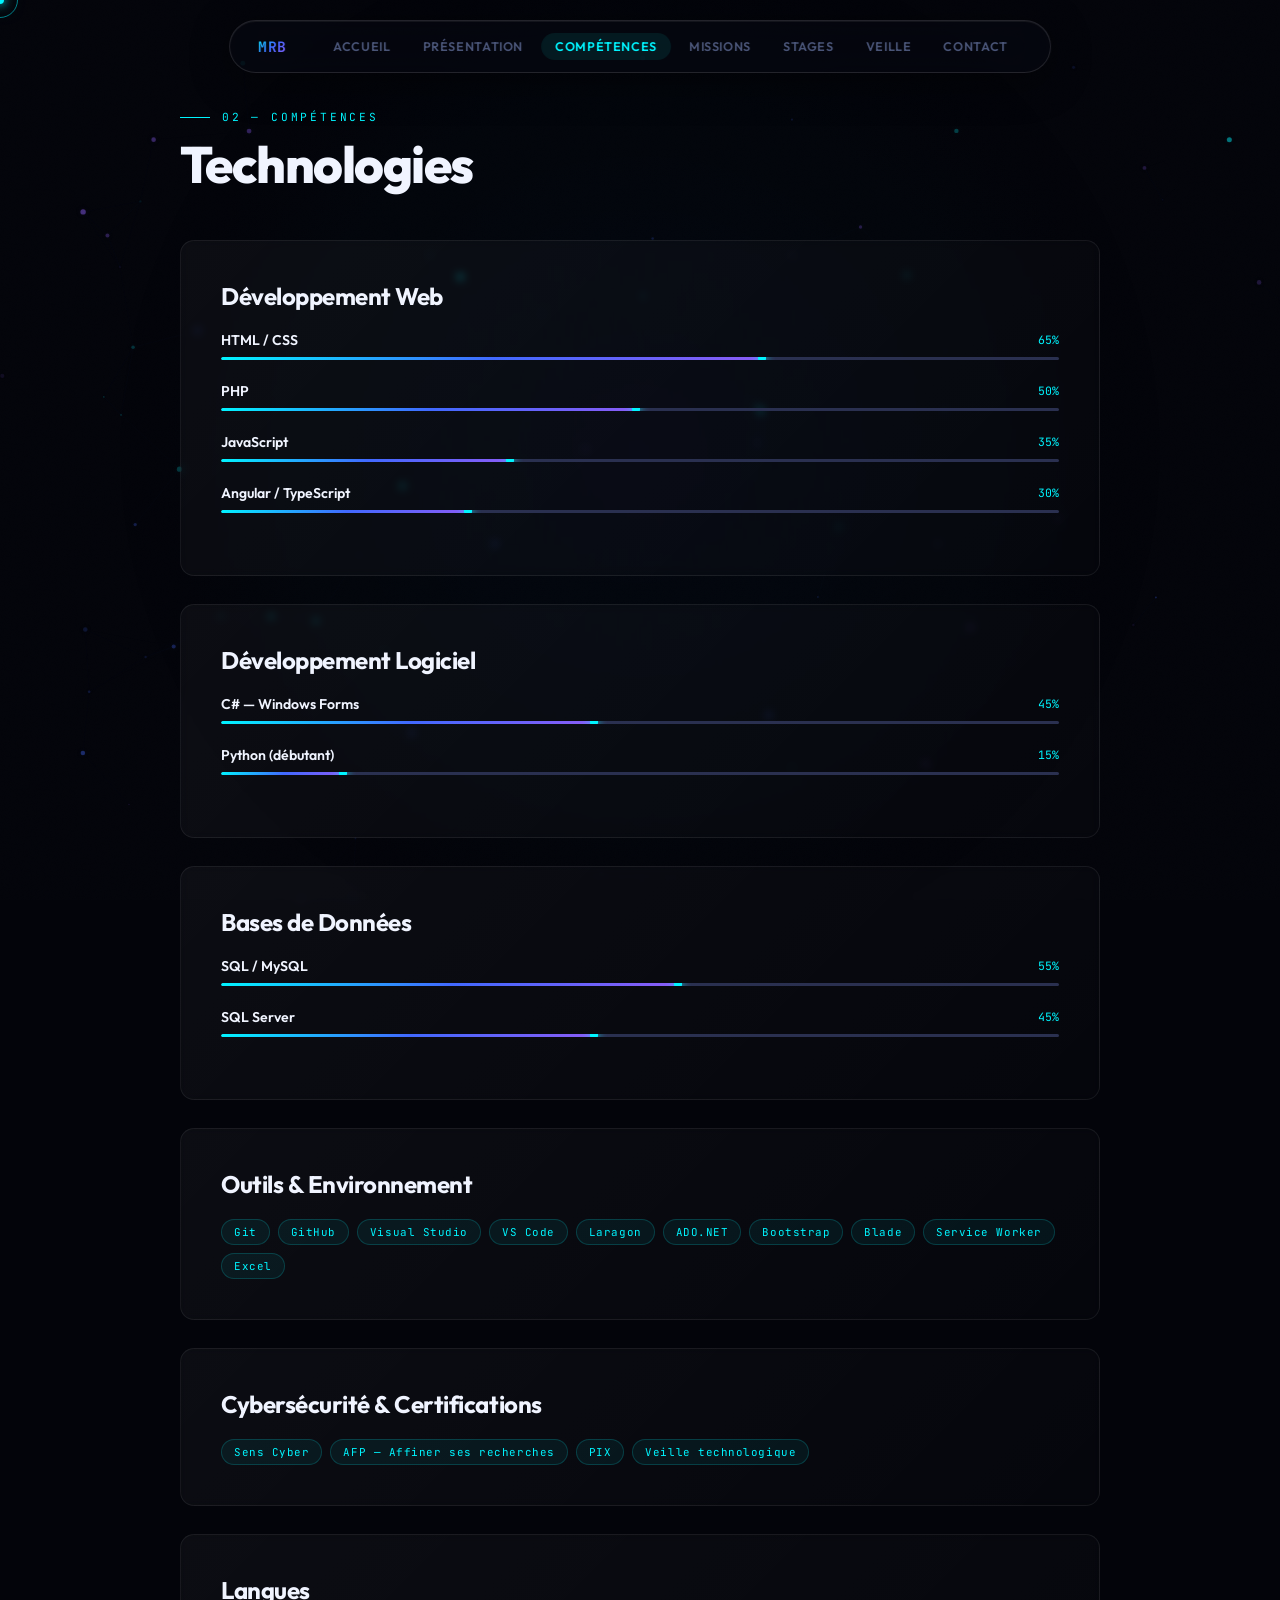
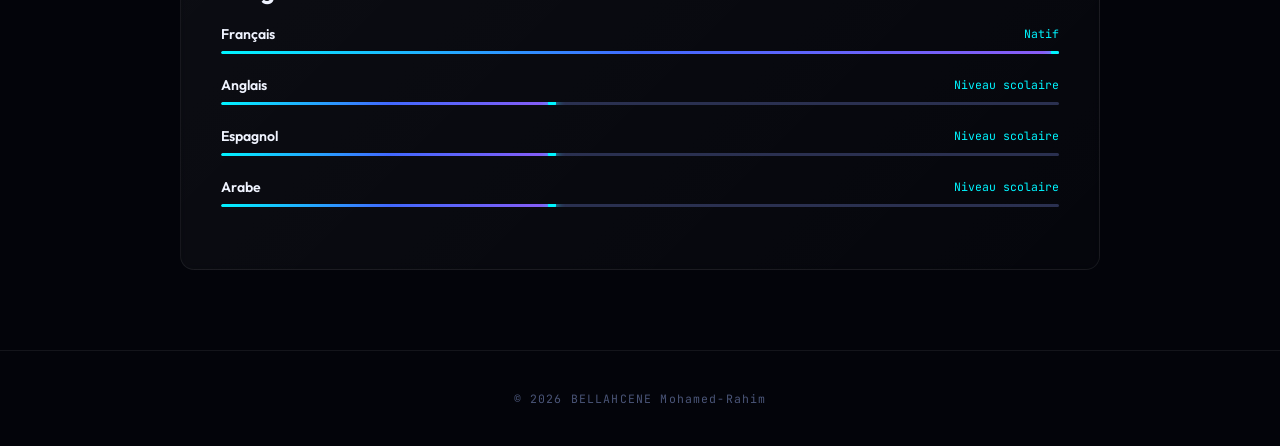
==== competences.html @ 037e6acc "first commit" ====
<!DOCTYPE html>
<html lang="fr">
<head>
<meta charset="UTF-8">
<meta name="viewport" content="width=device-width, initial-scale=1.0">
<title>Compétences — MRB Portfolio</title>
<link rel="stylesheet" href="style.css">
</head>
<body>

<div id="cursor-dot"></div>
<div id="cursor-ring"></div>
<canvas id="bg-canvas"></canvas>
<div id="loader">
  <div class="loader-logo">COMPÉTENCES</div>
  <div class="loader-progress"><div class="loader-fill" id="loader-fill"></div></div>
  <div class="loader-pct" id="loader-pct">0%</div>
</div>

<header class="navbar">
  <div class="logo"><a href="index.html">MRB</a></div>
  <nav class="nav-links">
    <a href="index.html">Accueil</a>
    <a href="presentation.html">Présentation</a>
    <a href="competences.html">Compétences</a>
    <a href="missions.html">Missions</a>
    <a href="stages.html">Stages</a>
    <a href="veille.html">Veille</a>
    
    <a href="contact.html">Contact</a>
  </nav>
</header>

<div class="page-wrap">

  <div class="section-header reveal">
    <div class="section-eyebrow">02 — Compétences</div>
    <h1 class="section-title">Technologies</h1>
  </div>

  <div class="glass reveal reveal-delay-1">
    <h2>Développement Web</h2>

    <div class="skill-row" style="--w: 65%">
      <div class="skill-top"><span class="skill-name">HTML / CSS</span><span class="skill-pct">65%</span></div>
      <div class="skill-track"><div class="skill-fill"></div></div>
    </div>

    <div class="skill-row" style="--w: 50%">
      <div class="skill-top"><span class="skill-name">PHP</span><span class="skill-pct">50%</span></div>
      <div class="skill-track"><div class="skill-fill"></div></div>
    </div>

    <div class="skill-row" style="--w: 35%">
      <div class="skill-top"><span class="skill-name">JavaScript</span><span class="skill-pct">35%</span></div>
      <div class="skill-track"><div class="skill-fill"></div></div>
    </div>

    <div class="skill-row" style="--w: 30%">
      <div class="skill-top"><span class="skill-name">Angular / TypeScript</span><span class="skill-pct">30%</span></div>
      <div class="skill-track"><div class="skill-fill"></div></div>
    </div>
  </div>

  <div class="glass reveal reveal-delay-2">
    <h2>Développement Logiciel</h2>

    <div class="skill-row" style="--w: 45%">
      <div class="skill-top"><span class="skill-name">C# — Windows Forms</span><span class="skill-pct">45%</span></div>
      <div class="skill-track"><div class="skill-fill"></div></div>
    </div>

    <div class="skill-row" style="--w: 15%">
      <div class="skill-top"><span class="skill-name">Python (débutant)</span><span class="skill-pct">15%</span></div>
      <div class="skill-track"><div class="skill-fill"></div></div>
    </div>
  </div>

  <div class="glass reveal reveal-delay-3">
    <h2>Bases de Données</h2>

    <div class="skill-row" style="--w: 55%">
      <div class="skill-top"><span class="skill-name">SQL / MySQL</span><span class="skill-pct">55%</span></div>
      <div class="skill-track"><div class="skill-fill"></div></div>
    </div>

    <div class="skill-row" style="--w: 45%">
      <div class="skill-top"><span class="skill-name">SQL Server</span><span class="skill-pct">45%</span></div>
      <div class="skill-track"><div class="skill-fill"></div></div>
    </div>
  </div>

  <div class="glass reveal reveal-delay-4">
    <h2>Outils &amp; Environnement</h2>
    <div class="tags" style="margin-top:0;">
      <span class="tag">Git</span>
      <span class="tag">GitHub</span>
      <span class="tag">Visual Studio</span>
      <span class="tag">VS Code</span>
      <span class="tag">Laragon</span>
      <span class="tag">ADO.NET</span>
      <span class="tag">Bootstrap</span>
      <span class="tag">Blade</span>
      <span class="tag">Service Worker</span>
      <span class="tag">Excel</span>
    </div>
  </div>

  <div class="glass reveal reveal-delay-5">
    <h2>Cybersécurité &amp; Certifications</h2>
    <div class="tags" style="margin-top:0;">
      <span class="tag">Sens Cyber</span>
      <span class="tag">AFP — Affiner ses recherches</span>
      <span class="tag">PIX</span>
      <span class="tag">Veille technologique</span>
    </div>
  </div>

  <div class="glass reveal reveal-delay-5">
    <h2>Langues</h2>
    <div class="skill-row" style="--w: 100%">
      <div class="skill-top"><span class="skill-name">Français</span><span class="skill-pct">Natif</span></div>
      <div class="skill-track"><div class="skill-fill"></div></div>
    </div>
    <div class="skill-row" style="--w: 40%">
      <div class="skill-top"><span class="skill-name">Anglais</span><span class="skill-pct">Niveau scolaire</span></div>
      <div class="skill-track"><div class="skill-fill"></div></div>
    </div>
    <div class="skill-row" style="--w: 40%">
      <div class="skill-top"><span class="skill-name">Espagnol</span><span class="skill-pct">Niveau scolaire</span></div>
      <div class="skill-track"><div class="skill-fill"></div></div>
    </div>
    <div class="skill-row" style="--w: 40%">
      <div class="skill-top"><span class="skill-name">Arabe</span><span class="skill-pct">Niveau scolaire</span></div>
      <div class="skill-track"><div class="skill-fill"></div></div>
    </div>
  </div>

</div>

<footer>© 2026 BELLAHCENE Mohamed-Rahim</footer>
<script src="main.js"></script>
</body>
</html>
---- style.css ----
@import url('https://fonts.googleapis.com/css2?family=Outfit:wght@300;400;500;600;700;800;900&family=JetBrains+Mono:ital,wght@0,300;0,400;0,700;1,400&display=swap');

/* ═══════════════════════════════════════════════════
   VARIABLES
═══════════════════════════════════════════════════ */
:root {
  --bg:       #03040a;
  --bg1:      #060810;
  --bg2:      #090c18;
  --surface:  #0c1020;
  --surface2: #101525;
  --border:   rgba(255,255,255,0.07);
  --border2:  rgba(255,255,255,0.12);

  --cyan:    #00f5ff;
  --blue:    #4169ff;
  --violet:  #8b5cf6;
  --pink:    #f472b6;
  --white:   #f0f4ff;
  --muted:   #4a5578;
  --muted2:  #2a3050;

  --grad: linear-gradient(135deg, var(--cyan), var(--blue), var(--violet));
  --grad2: linear-gradient(135deg, var(--blue), var(--violet), var(--pink));

  --glow-cyan:   0 0 30px rgba(0,245,255,0.25), 0 0 60px rgba(0,245,255,0.1);
  --glow-blue:   0 0 30px rgba(65,105,255,0.3);
  --glow-strong: 0 0 60px rgba(0,245,255,0.4), 0 0 120px rgba(65,105,255,0.2);

  --radius: 14px;
  --radius-sm: 8px;
}

/* ═══════════════════════════════════════════════════
   RESET & BASE
═══════════════════════════════════════════════════ */
*, *::before, *::after { box-sizing: border-box; margin: 0; padding: 0; }
html { scroll-behavior: smooth; font-size: 16px; }

body {
  font-family: 'Outfit', sans-serif;
  background: var(--bg);
  color: var(--white);
  overflow-x: hidden;
  cursor: none;
}

/* ═══════════════════════════════════════════════════
   CUSTOM CURSOR
═══════════════════════════════════════════════════ */
#cursor-dot {
  width: 8px; height: 8px;
  background: var(--cyan);
  border-radius: 50%;
  position: fixed;
  pointer-events: none;
  z-index: 9999;
  transform: translate(-50%, -50%);
  transition: width 0.2s, height 0.2s, background 0.2s;
  box-shadow: 0 0 10px var(--cyan), 0 0 20px rgba(0,245,255,0.5);
}
#cursor-ring {
  width: 36px; height: 36px;
  border: 1.5px solid rgba(0,245,255,0.5);
  border-radius: 50%;
  position: fixed;
  pointer-events: none;
  z-index: 9998;
  transform: translate(-50%, -50%);
  transition: transform 0.12s ease-out, width 0.25s, height 0.25s, border-color 0.25s;
}
body:has(a:hover) #cursor-dot,
body:has(button:hover) #cursor-dot { width: 14px; height: 14px; }
body:has(a:hover) #cursor-ring,
body:has(button:hover) #cursor-ring { width: 56px; height: 56px; border-color: var(--cyan); }

/* ═══════════════════════════════════════════════════
   CANVAS BACKGROUND
═══════════════════════════════════════════════════ */
#bg-canvas {
  position: fixed;
  inset: 0;
  z-index: 0;
  opacity: 0.7;
}

/* ═══════════════════════════════════════════════════
   NOISE GRAIN OVERLAY
═══════════════════════════════════════════════════ */
body::after {
  content: '';
  position: fixed;
  inset: 0;
  background-image: url("data:image/svg+xml,%3Csvg viewBox='0 0 256 256' xmlns='http://www.w3.org/2000/svg'%3E%3Cfilter id='noise'%3E%3CfeTurbulence type='fractalNoise' baseFrequency='0.9' numOctaves='4' stitchTiles='stitch'/%3E%3C/filter%3E%3Crect width='100%25' height='100%25' filter='url(%23noise)' opacity='0.04'/%3E%3C/svg%3E");
  background-size: 200px 200px;
  pointer-events: none;
  z-index: 1;
  opacity: 0.4;
}

/* ═══════════════════════════════════════════════════
   LOADER
═══════════════════════════════════════════════════ */
#loader {
  position: fixed;
  inset: 0;
  background: var(--bg);
  z-index: 10000;
  display: flex;
  flex-direction: column;
  align-items: center;
  justify-content: center;
  gap: 32px;
  transition: opacity 0.6s ease, visibility 0.6s;
}
#loader.out { opacity: 0; visibility: hidden; }

.loader-logo {
  font-family: 'JetBrains Mono', monospace;
  font-size: 1.4rem;
  font-weight: 700;
  background: var(--grad);
  -webkit-background-clip: text;
  -webkit-text-fill-color: transparent;
  background-clip: text;
  letter-spacing: 0.1em;
}

.loader-progress {
  width: 200px;
  height: 2px;
  background: var(--muted2);
  border-radius: 1px;
  overflow: hidden;
}
.loader-fill {
  height: 100%;
  background: var(--grad);
  border-radius: 1px;
  width: 0%;
  transition: width 0.05s linear;
}

.loader-pct {
  font-family: 'JetBrains Mono', monospace;
  font-size: 0.75rem;
  color: var(--muted);
  letter-spacing: 0.15em;
}

/* ═══════════════════════════════════════════════════
   NAVBAR
═══════════════════════════════════════════════════ */
.navbar {
  position: fixed;
  top: 20px; left: 50%;
  transform: translateX(-50%);
  z-index: 500;
  display: flex;
  align-items: center;
  gap: 32px;
  padding: 12px 28px;
  background: rgba(6, 8, 16, 0.7);
  backdrop-filter: blur(20px);
  -webkit-backdrop-filter: blur(20px);
  border: 1px solid var(--border2);
  border-radius: 100px;
  box-shadow: 0 8px 40px rgba(0,0,0,0.4), inset 0 1px 0 rgba(255,255,255,0.06);
  white-space: nowrap;
}

.logo {
  font-family: 'JetBrains Mono', monospace;
  font-size: 0.9rem;
  font-weight: 700;
}
.logo a {
  text-decoration: none;
  background: var(--grad);
  -webkit-background-clip: text;
  -webkit-text-fill-color: transparent;
  background-clip: text;
  letter-spacing: 0.05em;
}

.nav-links {
  display: flex;
  gap: 4px;
}
.nav-links a {
  color: var(--muted);
  text-decoration: none;
  font-size: 0.78rem;
  font-weight: 600;
  letter-spacing: 0.05em;
  text-transform: uppercase;
  padding: 6px 14px;
  border-radius: 100px;
  transition: color 0.2s, background 0.2s;
}
.nav-links a:hover, .nav-links a.active {
  color: var(--cyan);
  background: rgba(0,245,255,0.08);
}

/* ═══════════════════════════════════════════════════
   SCROLL REVEAL
═══════════════════════════════════════════════════ */
.reveal {
  opacity: 0;
  transform: translateY(40px);
  transition: opacity 0.7s ease, transform 0.7s ease;
}
.reveal.visible {
  opacity: 1;
  transform: translateY(0);
}
.reveal-delay-1 { transition-delay: 0.1s; }
.reveal-delay-2 { transition-delay: 0.2s; }
.reveal-delay-3 { transition-delay: 0.3s; }
.reveal-delay-4 { transition-delay: 0.4s; }
.reveal-delay-5 { transition-delay: 0.5s; }

/* ═══════════════════════════════════════════════════
   HERO
═══════════════════════════════════════════════════ */
.hero {
  min-height: 100vh;
  display: flex;
  flex-direction: column;
  justify-content: center;
  align-items: flex-start;
  padding: 90px min(10vw, 120px) 60px;
  position: relative;
  z-index: 2;
}

.hero-eyebrow {
  font-family: 'JetBrains Mono', monospace;
  font-size: 0.75rem;
  color: var(--cyan);
  letter-spacing: 0.3em;
  text-transform: uppercase;
  margin-bottom: 24px;
  display: flex;
  align-items: center;
  gap: 14px;
  opacity: 0;
  animation: fadeUp 0.8s 0.3s ease forwards;
}
.hero-eyebrow::before {
  content: '';
  width: 50px; height: 1px;
  background: linear-gradient(90deg, transparent, var(--cyan));
}

.hero-name {
  font-size: clamp(3.5rem, 8vw, 7rem);
  font-weight: 900;
  line-height: 0.95;
  letter-spacing: -0.04em;
  margin-bottom: 8px;
  opacity: 0;
  animation: fadeUp 0.8s 0.5s ease forwards;
}

.hero-name-grad {
  background: var(--grad);
  -webkit-background-clip: text;
  -webkit-text-fill-color: transparent;
  background-clip: text;
  display: block;
}

.hero-title {
  font-size: clamp(1rem, 2.5vw, 1.6rem);
  font-weight: 300;
  color: var(--muted);
  margin-top: 24px;
  margin-bottom: 48px;
  letter-spacing: 0.02em;
  max-width: 520px;
  line-height: 1.6;
  opacity: 0;
  animation: fadeUp 0.8s 0.7s ease forwards;
}

.hero-title strong {
  color: var(--white);
  font-weight: 500;
}

.hero-cta {
  display: flex;
  gap: 16px;
  flex-wrap: wrap;
  opacity: 0;
  animation: fadeUp 0.8s 0.9s ease forwards;
}

/* ═══════════════════════════════════════════════════
   BUTTONS
═══════════════════════════════════════════════════ */
.btn {
  display: inline-flex;
  align-items: center;
  gap: 10px;
  padding: 14px 32px;
  font-family: 'Outfit', sans-serif;
  font-weight: 700;
  font-size: 0.875rem;
  letter-spacing: 0.05em;
  text-transform: uppercase;
  text-decoration: none;
  border: none;
  border-radius: 100px;
  cursor: none;
  transition: transform 0.25s, box-shadow 0.25s, opacity 0.25s;
  position: relative;
  overflow: hidden;
}
.btn::before {
  content: '';
  position: absolute;
  inset: 0;
  background: rgba(255,255,255,0.1);
  opacity: 0;
  transition: opacity 0.2s;
}
.btn:hover::before { opacity: 1; }
.btn:hover { transform: translateY(-3px); }
.btn:active { transform: translateY(-1px); }

.btn-glow {
  background: var(--grad);
  color: #fff;
  box-shadow: 0 4px 20px rgba(65,105,255,0.4);
}
.btn-glow:hover { box-shadow: 0 8px 40px rgba(65,105,255,0.6), 0 0 60px rgba(0,245,255,0.2); }

.btn-ghost {
  background: transparent;
  color: var(--white);
  border: 1px solid var(--border2);
}
.btn-ghost:hover { border-color: var(--cyan); color: var(--cyan); box-shadow: var(--glow-cyan); }

/* ═══════════════════════════════════════════════════
   PAGE WRAPPER
═══════════════════════════════════════════════════ */
.page-wrap {
  position: relative;
  z-index: 2;
  max-width: 1000px;
  margin: 0 auto;
  padding: 110px 40px 80px;
  display: flex;
  flex-direction: column;
  gap: 28px;
}

/* ═══════════════════════════════════════════════════
   SECTION HEADER
═══════════════════════════════════════════════════ */
.section-header {
  margin-bottom: 20px;
}
.section-eyebrow {
  font-family: 'JetBrains Mono', monospace;
  font-size: 0.7rem;
  color: var(--cyan);
  letter-spacing: 0.25em;
  text-transform: uppercase;
  display: flex;
  align-items: center;
  gap: 12px;
  margin-bottom: 14px;
}
.section-eyebrow::before {
  content: '';
  width: 30px; height: 1px;
  background: var(--cyan);
}
.section-title {
  font-size: clamp(2.2rem, 4vw, 3.6rem);
  font-weight: 800;
  letter-spacing: -0.03em;
  line-height: 1.05;
}

/* ═══════════════════════════════════════════════════
   GLASS CARD
═══════════════════════════════════════════════════ */
.glass {
  background: linear-gradient(135deg, rgba(255,255,255,0.04) 0%, rgba(255,255,255,0.01) 100%);
  border: 1px solid var(--border);
  border-radius: var(--radius);
  padding: 40px;
  position: relative;
  overflow: hidden;
  backdrop-filter: blur(4px);
  transition: border-color 0.35s, box-shadow 0.35s, transform 0.35s;
}
.glass::before {
  content: '';
  position: absolute;
  top: 0; left: 0; right: 0;
  height: 1px;
  background: linear-gradient(90deg, transparent 0%, rgba(0,245,255,0.4) 50%, transparent 100%);
  opacity: 0;
  transition: opacity 0.35s;
}
.glass:hover {
  border-color: rgba(0,245,255,0.2);
  box-shadow: 0 20px 60px rgba(0,0,0,0.4), 0 0 40px rgba(0,245,255,0.06);
  transform: translateY(-4px);
}
.glass:hover::before { opacity: 1; }

/* glowing corner accent */
.glass::after {
  content: '';
  position: absolute;
  bottom: -60px; right: -60px;
  width: 160px; height: 160px;
  background: radial-gradient(circle, rgba(65,105,255,0.12) 0%, transparent 70%);
  transition: opacity 0.35s;
  opacity: 0;
}
.glass:hover::after { opacity: 1; }

.glass h2 {
  font-size: 1.5rem;
  font-weight: 700;
  letter-spacing: -0.02em;
  margin-bottom: 20px;
  color: var(--white);
}
.glass h3 {
  font-family: 'JetBrains Mono', monospace;
  font-size: 0.68rem;
  color: var(--cyan);
  letter-spacing: 0.2em;
  text-transform: uppercase;
  margin: 24px 0 10px;
}
.glass h3:first-of-type { margin-top: 0; }
.glass p {
  color: var(--muted);
  line-height: 1.8;
  font-size: 0.95rem;
  margin-bottom: 14px;
}
.glass p:last-child { margin-bottom: 0; }
.glass a {
  color: var(--cyan);
  text-decoration: none;
  font-family: 'JetBrains Mono', monospace;
  font-size: 0.82rem;
  transition: opacity 0.2s;
}
.glass a:hover { opacity: 0.7; }

.glass ul {
  list-style: none;
  display: flex;
  flex-direction: column;
  gap: 10px;
  margin-bottom: 14px;
}
.glass ul li {
  color: var(--muted);
  font-size: 0.9rem;
  padding-left: 22px;
  position: relative;
  line-height: 1.65;
}
.glass ul li::before {
  content: '▸';
  position: absolute;
  left: 0;
  color: var(--cyan);
  font-size: 0.75rem;
  top: 2px;
}

/* ═══════════════════════════════════════════════════
   SKILL BARS
═══════════════════════════════════════════════════ */
.skill-row {
  margin-bottom: 22px;
}
.skill-top {
  display: flex;
  justify-content: space-between;
  align-items: center;
  margin-bottom: 8px;
}
.skill-name {
  font-size: 0.88rem;
  font-weight: 600;
  color: var(--white);
}
.skill-pct {
  font-family: 'JetBrains Mono', monospace;
  font-size: 0.72rem;
  color: var(--cyan);
}
.skill-track {
  height: 3px;
  background: var(--muted2);
  border-radius: 2px;
  overflow: hidden;
}
.skill-fill {
  height: 100%;
  border-radius: 2px;
  background: var(--grad);
  width: 0;
  transition: width 1.2s cubic-bezier(0.16, 1, 0.3, 1);
  position: relative;
}
.skill-fill::after {
  content: '';
  position: absolute;
  right: 0; top: -3px;
  width: 8px; height: 8px;
  background: var(--cyan);
  border-radius: 50%;
  box-shadow: 0 0 10px var(--cyan);
  opacity: 0;
  transition: opacity 0.3s 1s;
}
.skill-row.animate .skill-fill { width: var(--w); }
.skill-row.animate .skill-fill::after { opacity: 1; }

/* ═══════════════════════════════════════════════════
   TAGS / CHIPS
═══════════════════════════════════════════════════ */
.tags {
  display: flex;
  flex-wrap: wrap;
  gap: 8px;
  margin-top: 14px;
}
.tag {
  font-family: 'JetBrains Mono', monospace;
  font-size: 0.68rem;
  padding: 5px 12px;
  border-radius: 100px;
  background: rgba(0,245,255,0.06);
  color: var(--cyan);
  border: 1px solid rgba(0,245,255,0.18);
  letter-spacing: 0.05em;
  transition: background 0.2s, box-shadow 0.2s;
}
.tag:hover {
  background: rgba(0,245,255,0.12);
  box-shadow: 0 0 12px rgba(0,245,255,0.2);
}

/* ═══════════════════════════════════════════════════
   TIMELINE
═══════════════════════════════════════════════════ */
.timeline { display: flex; flex-direction: column; }
.tl-item {
  display: grid;
  grid-template-columns: 90px 24px 1fr;
  gap: 0 20px;
  position: relative;
  padding-bottom: 36px;
}
.tl-item:last-child { padding-bottom: 0; }
.tl-date {
  font-family: 'JetBrains Mono', monospace;
  font-size: 0.72rem;
  color: var(--cyan);
  padding-top: 3px;
  text-align: right;
}
.tl-spine {
  display: flex;
  flex-direction: column;
  align-items: center;
}
.tl-dot {
  width: 12px; height: 12px;
  border-radius: 50%;
  background: var(--bg);
  border: 2px solid var(--cyan);
  box-shadow: 0 0 12px rgba(0,245,255,0.5);
  flex-shrink: 0;
}
.tl-line {
  width: 1px;
  flex: 1;
  background: linear-gradient(180deg, var(--cyan), transparent);
  margin-top: 6px;
  opacity: 0.3;
}
.tl-item:last-child .tl-line { display: none; }
.tl-body h3 {
  font-size: 1rem;
  font-weight: 700;
  color: var(--white);
  letter-spacing: -0.01em;
  margin-bottom: 4px;
  font-family: 'Outfit', sans-serif;
  text-transform: none;
}
.tl-body p {
  font-size: 0.84rem;
  color: var(--muted);
  margin: 0;
}

/* ═══════════════════════════════════════════════════
   INDEX NAV GRID
═══════════════════════════════════════════════════ */
.index-grid {
  display: grid;
  grid-template-columns: repeat(auto-fit, minmax(260px, 1fr));
  gap: 16px;
  position: relative;
  z-index: 2;
  max-width: 1000px;
  margin: -40px auto 100px;
  padding: 0 40px;
}

.nav-card {
  display: block;
  text-decoration: none;
  background: linear-gradient(135deg, rgba(255,255,255,0.035) 0%, rgba(255,255,255,0.01) 100%);
  border: 1px solid var(--border);
  border-radius: var(--radius);
  padding: 30px;
  position: relative;
  overflow: hidden;
  transition: all 0.35s cubic-bezier(0.16, 1, 0.3, 1);
}
.nav-card::before {
  content: '';
  position: absolute;
  top: 0; left: 0; right: 0;
  height: 1px;
  background: linear-gradient(90deg, transparent, var(--cyan), transparent);
  opacity: 0;
  transition: opacity 0.35s;
}
.nav-card:hover {
  border-color: rgba(0,245,255,0.25);
  box-shadow: 0 20px 60px rgba(0,0,0,0.5), var(--glow-cyan);
  transform: translateY(-6px) scale(1.01);
}
.nav-card:hover::before { opacity: 1; }

.nav-card-num {
  font-family: 'JetBrains Mono', monospace;
  font-size: 0.65rem;
  color: var(--violet);
  letter-spacing: 0.2em;
  margin-bottom: 14px;
  display: flex;
  align-items: center;
  gap: 8px;
}
.nav-card-num::before {
  content: '';
  width: 20px; height: 1px;
  background: var(--violet);
}
.nav-card-title {
  font-size: 1.15rem;
  font-weight: 700;
  color: var(--white);
  margin-bottom: 6px;
  letter-spacing: -0.01em;
}
.nav-card-desc {
  font-size: 0.82rem;
  color: var(--muted);
  line-height: 1.5;
}
.nav-card-arrow {
  position: absolute;
  right: 24px; bottom: 24px;
  color: var(--cyan);
  font-size: 1.4rem;
  opacity: 0;
  transform: translateX(-8px);
  transition: opacity 0.3s, transform 0.3s;
}
.nav-card:hover .nav-card-arrow { opacity: 1; transform: translateX(0); }

/* ═══════════════════════════════════════════════════
   PROJECTS GRID
═══════════════════════════════════════════════════ */
.projects-grid {
  display: grid;
  grid-template-columns: repeat(auto-fit, minmax(280px, 1fr));
  gap: 20px;
}
.project-card {
  background: linear-gradient(135deg, rgba(255,255,255,0.035) 0%, rgba(255,255,255,0.01) 100%);
  border: 1px solid var(--border);
  border-radius: var(--radius);
  padding: 30px;
  display: flex;
  flex-direction: column;
  gap: 14px;
  position: relative;
  overflow: hidden;
  transition: all 0.35s;
}
.project-card:hover {
  border-color: rgba(0,245,255,0.25);
  box-shadow: var(--glow-cyan);
  transform: translateY(-5px);
}
.project-card-num {
  font-family: 'JetBrains Mono', monospace;
  font-size: 0.65rem;
  color: var(--violet);
  letter-spacing: 0.2em;
}
.project-card h3 {
  font-size: 1.2rem;
  font-weight: 700;
  color: var(--white);
  letter-spacing: -0.02em;
}
.project-card p {
  color: var(--muted);
  font-size: 0.88rem;
  line-height: 1.7;
  flex: 1;
}

/* ═══════════════════════════════════════════════════
   MODAL
═══════════════════════════════════════════════════ */
.modal {
  display: none;
  position: fixed;
  inset: 0;
  background: rgba(3,4,10,0.92);
  backdrop-filter: blur(16px);
  -webkit-backdrop-filter: blur(16px);
  z-index: 1000;
  align-items: center;
  justify-content: center;
  padding: 20px;
}
.modal.open { display: flex; }
.modal-box {
  background: var(--surface2);
  border: 1px solid var(--border2);
  border-radius: var(--radius);
  padding: 48px;
  width: 100%;
  max-width: 640px;
  max-height: 85vh;
  overflow-y: auto;
  position: relative;
  animation: modalPop 0.4s cubic-bezier(0.16, 1, 0.3, 1) forwards;
  scrollbar-width: thin;
  scrollbar-color: var(--muted2) transparent;
}
@keyframes modalPop {
  from { opacity: 0; transform: scale(0.9) translateY(30px); }
  to   { opacity: 1; transform: none; }
}
.modal-box::before {
  content: '';
  position: absolute;
  top: 0; left: 0; right: 0;
  height: 2px;
  background: var(--grad);
  border-radius: var(--radius) var(--radius) 0 0;
}
.modal-close {
  position: absolute;
  top: 20px; right: 20px;
  background: rgba(255,255,255,0.05);
  border: 1px solid var(--border);
  color: var(--muted);
  width: 36px; height: 36px;
  border-radius: 50%;
  cursor: none;
  font-size: 1rem;
  display: flex;
  align-items: center;
  justify-content: center;
  transition: all 0.2s;
  font-weight: 300;
  letter-spacing: -1px;
}
.modal-close:hover { border-color: var(--cyan); color: var(--cyan); box-shadow: 0 0 12px rgba(0,245,255,0.3); }
.modal-box h2 {
  font-size: 1.8rem;
  font-weight: 800;
  letter-spacing: -0.03em;
  margin-bottom: 28px;
  color: var(--white);
}
.modal-section {
  margin-bottom: 24px;
}
.modal-label {
  font-family: 'JetBrains Mono', monospace;
  font-size: 0.65rem;
  color: var(--cyan);
  letter-spacing: 0.2em;
  text-transform: uppercase;
  margin-bottom: 10px;
}
.modal-list {
  list-style: none;
  display: flex;
  flex-direction: column;
  gap: 7px;
}
.modal-list li {
  color: var(--muted);
  font-size: 0.88rem;
  padding-left: 18px;
  position: relative;
  line-height: 1.6;
}
.modal-list li::before {
  content: '▸';
  position: absolute; left: 0;
  color: var(--cyan); font-size: 0.7rem; top: 2px;
}

/* ═══════════════════════════════════════════════════
   TABLE
═══════════════════════════════════════════════════ */
.synth-table {
  width: 100%;
  border-collapse: collapse;
  font-size: 0.875rem;
}
.synth-table thead tr {
  border-bottom: 1px solid rgba(0,245,255,0.2);
}
.synth-table th {
  font-family: 'JetBrains Mono', monospace;
  font-size: 0.65rem;
  color: var(--cyan);
  letter-spacing: 0.2em;
  text-transform: uppercase;
  padding: 14px 18px;
  text-align: left;
  font-weight: 400;
}
.synth-table td {
  padding: 16px 18px;
  color: var(--muted);
  border-bottom: 1px solid rgba(255,255,255,0.04);
  vertical-align: middle;
  line-height: 1.5;
}
.synth-table td:first-child { color: var(--white); font-weight: 600; }
.synth-table tr:last-child td { border-bottom: none; }
.synth-table tr:hover td { background: rgba(0,245,255,0.02); }

/* ═══════════════════════════════════════════════════
   CONTACT
═══════════════════════════════════════════════════ */
.contact-grid {
  display: grid;
  grid-template-columns: repeat(auto-fit, minmax(210px, 1fr));
  gap: 14px;
  margin-bottom: 28px;
}
.contact-item {
  background: rgba(255,255,255,0.025);
  border: 1px solid var(--border);
  border-radius: var(--radius-sm);
  padding: 22px;
  transition: border-color 0.3s, box-shadow 0.3s;
}
.contact-item:hover {
  border-color: rgba(0,245,255,0.25);
  box-shadow: 0 0 20px rgba(0,245,255,0.06);
}
.contact-label {
  font-family: 'JetBrains Mono', monospace;
  font-size: 0.62rem;
  color: var(--violet);
  letter-spacing: 0.2em;
  text-transform: uppercase;
  margin-bottom: 8px;
}
.contact-value {
  font-size: 0.92rem;
  font-weight: 600;
  color: var(--white);
}
.contact-value a {
  color: var(--white);
  text-decoration: none;
  transition: color 0.2s;
  font-family: 'Outfit', sans-serif;
  font-size: 0.92rem;
}
.contact-value a:hover { color: var(--cyan); }

/* ═══════════════════════════════════════════════════
   FOOTER
═══════════════════════════════════════════════════ */
footer {
  position: relative;
  z-index: 2;
  text-align: center;
  padding: 40px 20px;
  border-top: 1px solid var(--border);
  font-family: 'JetBrains Mono', monospace;
  font-size: 0.72rem;
  color: var(--muted);
  letter-spacing: 0.1em;
}

/* ═══════════════════════════════════════════════════
   UTILITIES
═══════════════════════════════════════════════════ */
@keyframes fadeUp {
  from { opacity: 0; transform: translateY(30px); }
  to   { opacity: 1; transform: none; }
}

.two-col { display: grid; grid-template-columns: 1fr 1fr; gap: 20px; }

::-webkit-scrollbar { width: 6px; height: 6px; }
::-webkit-scrollbar-track { background: transparent; }
::-webkit-scrollbar-thumb { background: var(--muted2); border-radius: 3px; }

/* ═══════════════════════════════════════════════════
   RESPONSIVE
═══════════════════════════════════════════════════ */
@media (max-width: 768px) {
  .navbar { padding: 10px 16px; gap: 12px; top: 12px; }
  .nav-links a { font-size: 0.68rem; padding: 5px 9px; }
  .hero { padding: 0 24px; }
  .hero-name { font-size: 3rem; }
  .page-wrap { padding: 90px 20px 60px; gap: 20px; }
  .index-grid { padding: 0 20px; grid-template-columns: 1fr; margin-bottom: 60px; }
  .glass { padding: 24px; }
  .modal-box { padding: 28px; }
  .two-col { grid-template-columns: 1fr; }
  .synth-table { font-size: 0.78rem; }
  .synth-table th, .synth-table td { padding: 10px 12px; }
}
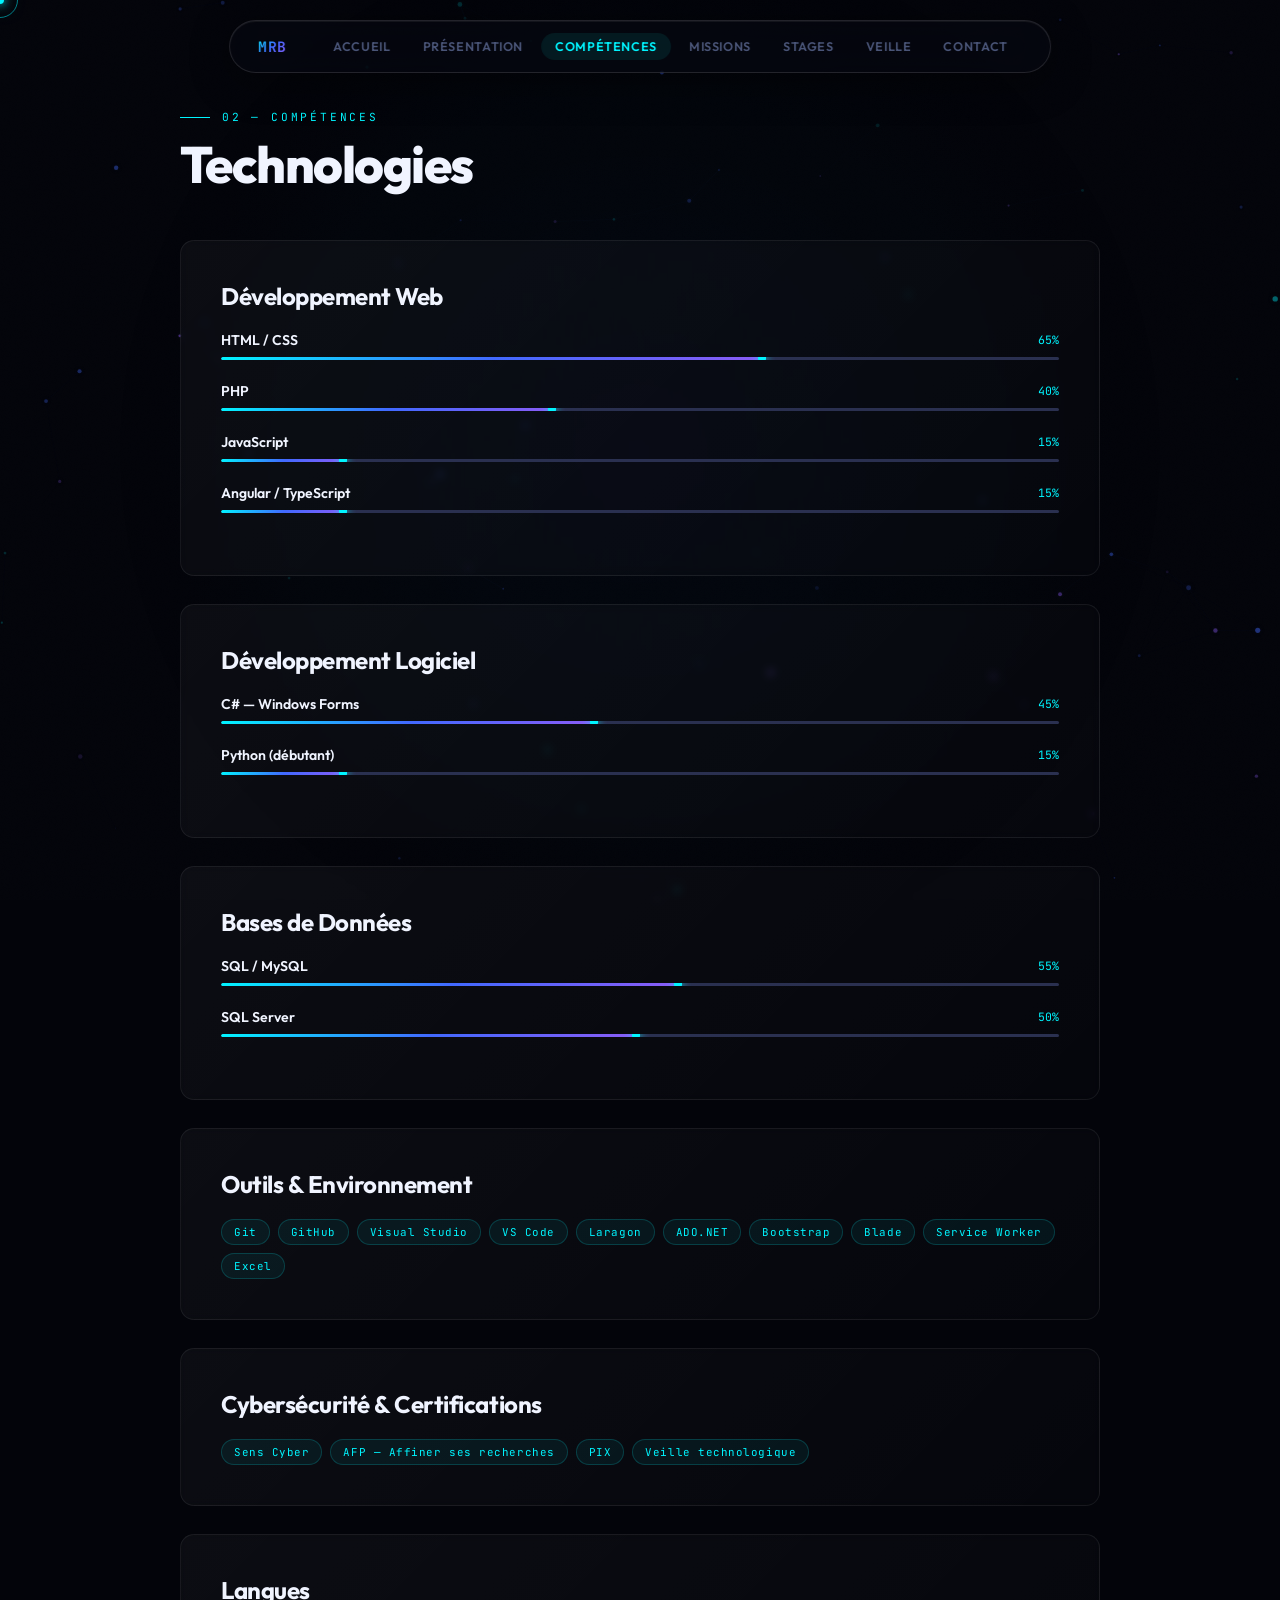
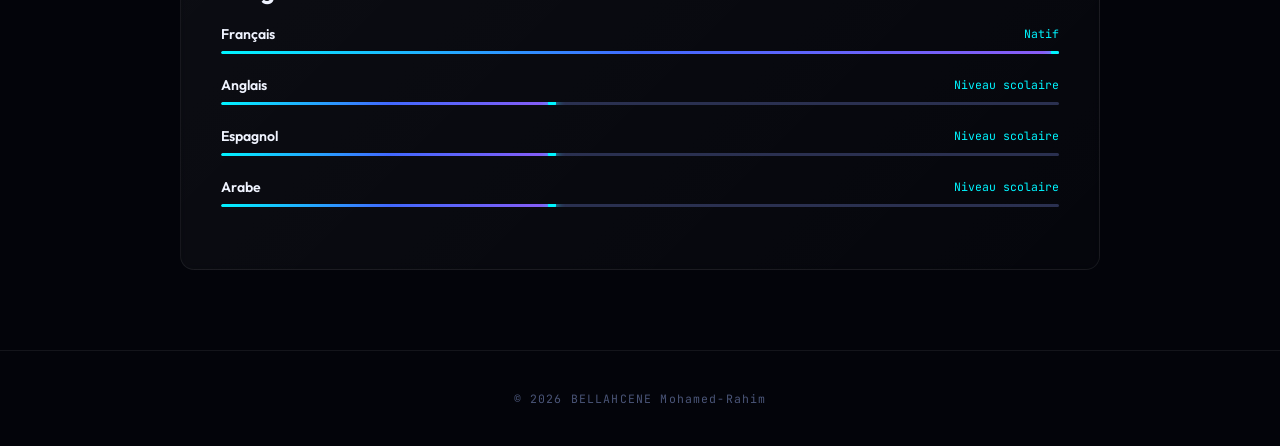
==== commit cd460c9e: "Modification" ====
--- a/competences.html
+++ b/competences.html
@@ -46,18 +46,18 @@
       <div class="skill-track"><div class="skill-fill"></div></div>
     </div>
 
-    <div class="skill-row" style="--w: 50%">
-      <div class="skill-top"><span class="skill-name">PHP</span><span class="skill-pct">50%</span></div>
+    <div class="skill-row" style="--w: 40%">
+      <div class="skill-top"><span class="skill-name">PHP</span><span class="skill-pct">40%</span></div>
       <div class="skill-track"><div class="skill-fill"></div></div>
     </div>
 
-    <div class="skill-row" style="--w: 35%">
-      <div class="skill-top"><span class="skill-name">JavaScript</span><span class="skill-pct">35%</span></div>
+    <div class="skill-row" style="--w: 15%">
+      <div class="skill-top"><span class="skill-name">JavaScript</span><span class="skill-pct">15%</span></div>
       <div class="skill-track"><div class="skill-fill"></div></div>
     </div>
 
-    <div class="skill-row" style="--w: 30%">
-      <div class="skill-top"><span class="skill-name">Angular / TypeScript</span><span class="skill-pct">30%</span></div>
+    <div class="skill-row" style="--w: 15%">
+      <div class="skill-top"><span class="skill-name">Angular / TypeScript</span><span class="skill-pct">15%</span></div>
       <div class="skill-track"><div class="skill-fill"></div></div>
     </div>
   </div>
@@ -84,8 +84,8 @@
       <div class="skill-track"><div class="skill-fill"></div></div>
     </div>
 
-    <div class="skill-row" style="--w: 45%">
-      <div class="skill-top"><span class="skill-name">SQL Server</span><span class="skill-pct">45%</span></div>
+    <div class="skill-row" style="--w: 50%">
+      <div class="skill-top"><span class="skill-name">SQL Server</span><span class="skill-pct">50%</span></div>
       <div class="skill-track"><div class="skill-fill"></div></div>
     </div>
   </div>
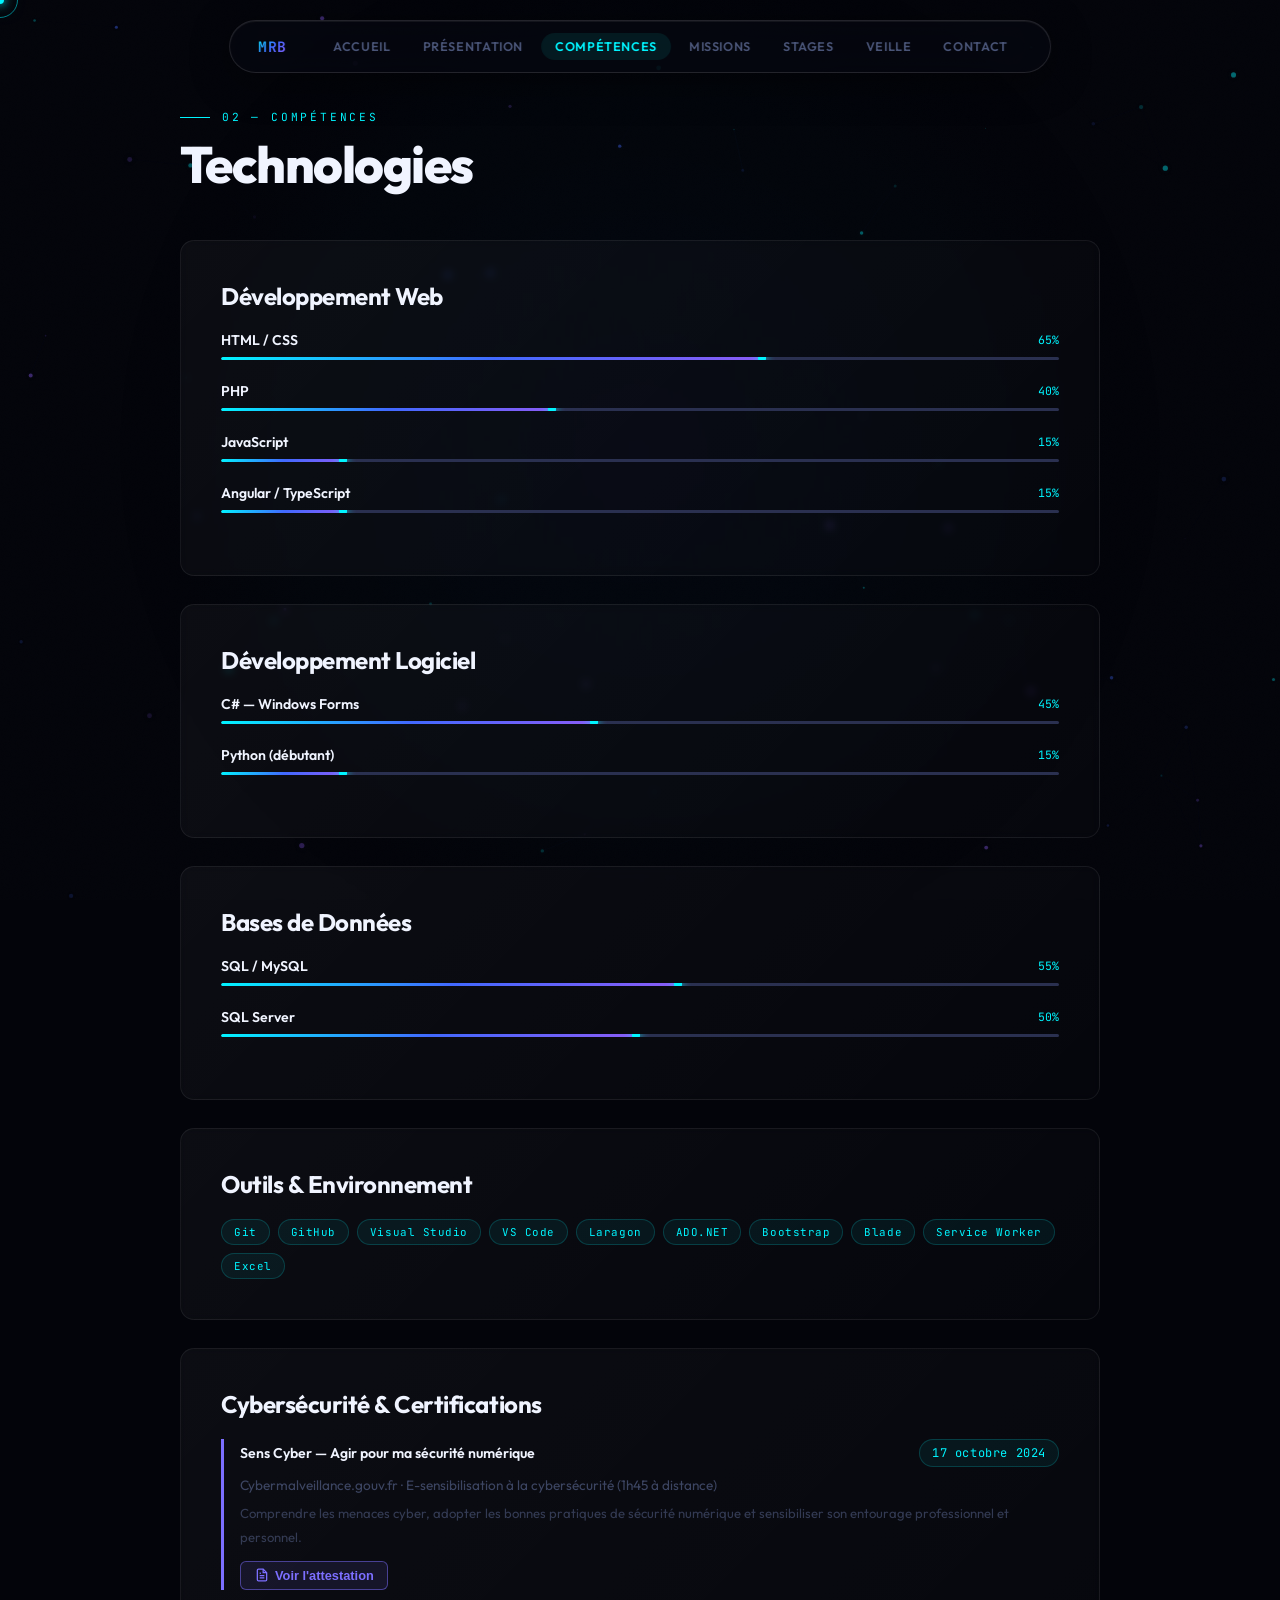
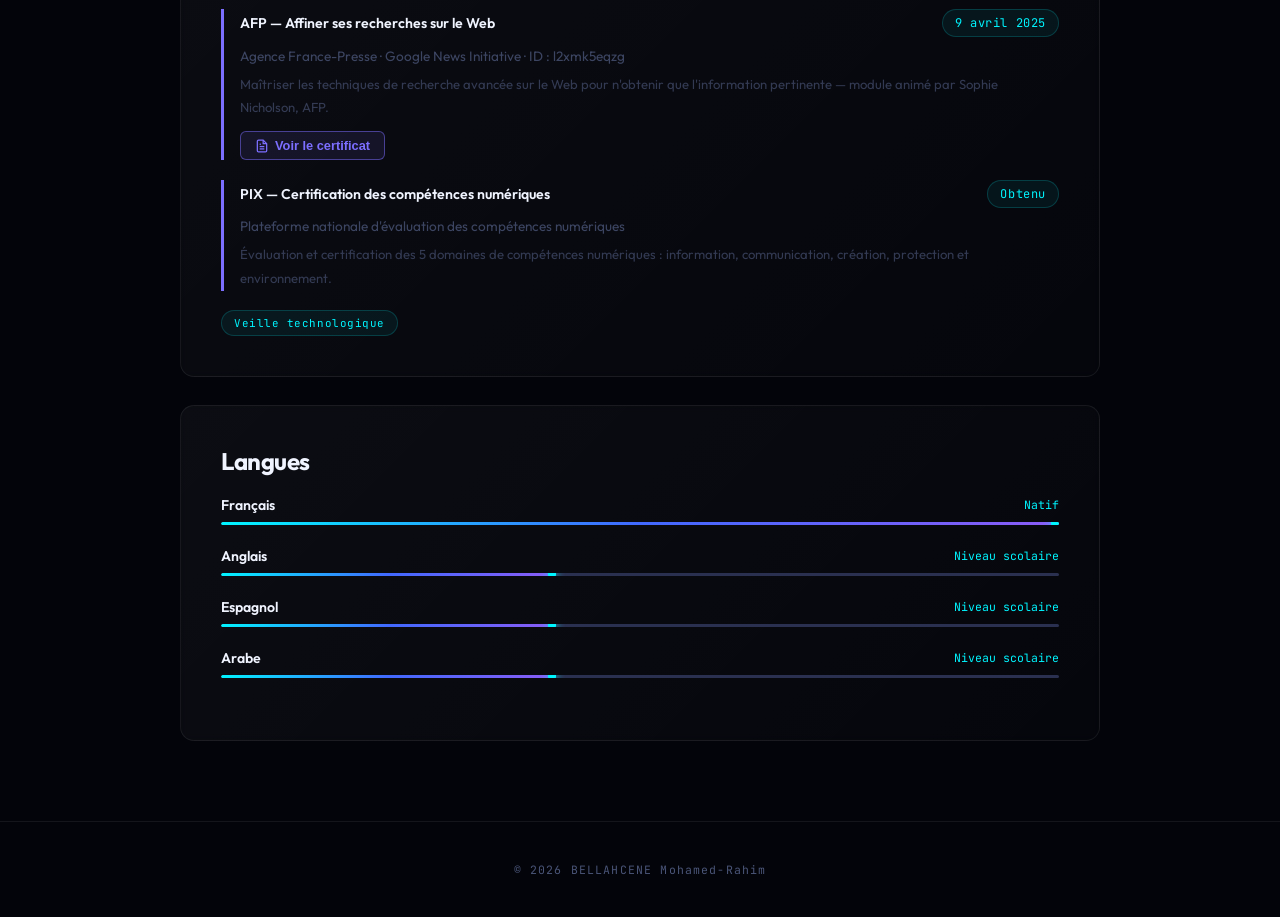
==== commit 8a0b7e8c: "Ajout screen" ====
--- a/competences.html
+++ b/competences.html
@@ -5,6 +5,83 @@
 <meta name="viewport" content="width=device-width, initial-scale=1.0">
 <title>Compétences — MRB Portfolio</title>
 <link rel="stylesheet" href="style.css">
+<style>
+  /* Modale certif */
+  .certif-modal-overlay {
+    display: none;
+    position: fixed;
+    inset: 0;
+    background: rgba(0,0,0,.75);
+    z-index: 9999;
+    align-items: center;
+    justify-content: center;
+    padding: 1.5rem;
+  }
+  .certif-modal-overlay.open { display: flex; }
+  .certif-modal-box {
+    background: #1a1a2e;
+    border-radius: 12px;
+    overflow: hidden;
+    max-width: 720px;
+    width: 100%;
+    max-height: 90vh;
+    display: flex;
+    flex-direction: column;
+    box-shadow: 0 20px 60px rgba(0,0,0,.6);
+  }
+  .certif-modal-header {
+    display: flex;
+    justify-content: space-between;
+    align-items: center;
+    padding: .8rem 1.2rem;
+    border-bottom: 1px solid rgba(255,255,255,.1);
+  }
+  .certif-modal-header span { font-weight: 600; font-size: .95rem; }
+  .certif-modal-close {
+    background: none;
+    border: none;
+    color: #fff;
+    font-size: 1.4rem;
+    cursor: pointer;
+    line-height: 1;
+    padding: 0 .3rem;
+    opacity: .7;
+    transition: opacity .2s;
+  }
+  .certif-modal-close:hover { opacity: 1; }
+  .certif-modal-body {
+    overflow-y: auto;
+    flex: 1;
+  }
+  .certif-modal-body iframe {
+    display: block;
+    width: 100%;
+    height: 75vh;
+    border: none;
+  }
+  /* Bouton voir certif */
+  .btn-certif {
+    display: inline-flex;
+    align-items: center;
+    gap: .4rem;
+    margin-top: .7rem;
+    padding: .38rem .85rem;
+    border-radius: 6px;
+    border: 1px solid rgba(124,111,255,.5);
+    background: rgba(124,111,255,.1);
+    color: var(--accent, #7c6fff);
+    font-size: .8rem;
+    font-weight: 600;
+    cursor: pointer;
+    transition: background .2s, border-color .2s;
+    text-decoration: none;
+  }
+  .btn-certif:hover {
+    background: rgba(124,111,255,.25);
+    border-color: var(--accent, #7c6fff);
+  }
+  .btn-certif svg { flex-shrink: 0; }
+</style>
 </head>
 <body>
 
@@ -15,6 +92,19 @@
   <div class="loader-logo">COMPÉTENCES</div>
   <div class="loader-progress"><div class="loader-fill" id="loader-fill"></div></div>
   <div class="loader-pct" id="loader-pct">0%</div>
+</div>
+
+<!-- Modale -->
+<div class="certif-modal-overlay" id="certif-modal">
+  <div class="certif-modal-box">
+    <div class="certif-modal-header">
+      <span id="modal-title">Attestation</span>
+      <button class="certif-modal-close" onclick="closeModal()">✕</button>
+    </div>
+    <div class="certif-modal-body">
+      <iframe id="modal-iframe" src="" title="Attestation"></iframe>
+    </div>
+  </div>
 </div>
 
 <header class="navbar">
@@ -26,7 +116,6 @@
     <a href="missions.html">Missions</a>
     <a href="stages.html">Stages</a>
     <a href="veille.html">Veille</a>
-    
     <a href="contact.html">Contact</a>
   </nav>
 </header>
@@ -40,22 +129,18 @@
 
   <div class="glass reveal reveal-delay-1">
     <h2>Développement Web</h2>
-
     <div class="skill-row" style="--w: 65%">
       <div class="skill-top"><span class="skill-name">HTML / CSS</span><span class="skill-pct">65%</span></div>
       <div class="skill-track"><div class="skill-fill"></div></div>
     </div>
-
     <div class="skill-row" style="--w: 40%">
       <div class="skill-top"><span class="skill-name">PHP</span><span class="skill-pct">40%</span></div>
       <div class="skill-track"><div class="skill-fill"></div></div>
     </div>
-
     <div class="skill-row" style="--w: 15%">
       <div class="skill-top"><span class="skill-name">JavaScript</span><span class="skill-pct">15%</span></div>
       <div class="skill-track"><div class="skill-fill"></div></div>
     </div>
-
     <div class="skill-row" style="--w: 15%">
       <div class="skill-top"><span class="skill-name">Angular / TypeScript</span><span class="skill-pct">15%</span></div>
       <div class="skill-track"><div class="skill-fill"></div></div>
@@ -64,12 +149,10 @@
 
   <div class="glass reveal reveal-delay-2">
     <h2>Développement Logiciel</h2>
-
     <div class="skill-row" style="--w: 45%">
       <div class="skill-top"><span class="skill-name">C# — Windows Forms</span><span class="skill-pct">45%</span></div>
       <div class="skill-track"><div class="skill-fill"></div></div>
     </div>
-
     <div class="skill-row" style="--w: 15%">
       <div class="skill-top"><span class="skill-name">Python (débutant)</span><span class="skill-pct">15%</span></div>
       <div class="skill-track"><div class="skill-fill"></div></div>
@@ -78,12 +161,10 @@
 
   <div class="glass reveal reveal-delay-3">
     <h2>Bases de Données</h2>
-
     <div class="skill-row" style="--w: 55%">
       <div class="skill-top"><span class="skill-name">SQL / MySQL</span><span class="skill-pct">55%</span></div>
       <div class="skill-track"><div class="skill-fill"></div></div>
     </div>
-
     <div class="skill-row" style="--w: 50%">
       <div class="skill-top"><span class="skill-name">SQL Server</span><span class="skill-pct">50%</span></div>
       <div class="skill-track"><div class="skill-fill"></div></div>
@@ -108,10 +189,62 @@
 
   <div class="glass reveal reveal-delay-5">
     <h2>Cybersécurité &amp; Certifications</h2>
-    <div class="tags" style="margin-top:0;">
-      <span class="tag">Sens Cyber</span>
-      <span class="tag">AFP — Affiner ses recherches</span>
-      <span class="tag">PIX</span>
+
+    <div class="certif-list" style="margin-top: 1rem; display: flex; flex-direction: column; gap: 1.2rem;">
+
+      <!-- Sens Cyber -->
+      <div class="certif-card" style="border-left: 3px solid var(--accent, #7c6fff); padding-left: 1rem;">
+        <div style="display:flex; justify-content:space-between; align-items:center; flex-wrap:wrap; gap:.4rem;">
+          <span class="skill-name" style="font-weight:600;">Sens Cyber — Agir pour ma sécurité numérique</span>
+          <span class="tag" style="font-size:.75rem;">17 octobre 2024</span>
+        </div>
+        <p style="margin:.4rem 0 .3rem; font-size:.85rem; opacity:.8;">
+          Cybermalveillance.gouv.fr · E-sensibilisation à la cybersécurité (1h45 à distance)
+        </p>
+        <p style="margin:0; font-size:.82rem; opacity:.65;">
+          Comprendre les menaces cyber, adopter les bonnes pratiques de sécurité numérique et sensibiliser son entourage professionnel et personnel.
+        </p>
+        <button class="btn-certif" onclick="openModal('senscyber', 'Attestation Sens Cyber')">
+          <svg width="14" height="14" viewBox="0 0 24 24" fill="none" stroke="currentColor" stroke-width="2.2"><path d="M14 2H6a2 2 0 0 0-2 2v16a2 2 0 0 0 2 2h12a2 2 0 0 0 2-2V8z"/><polyline points="14 2 14 8 20 8"/><line x1="16" y1="13" x2="8" y2="13"/><line x1="16" y1="17" x2="8" y2="17"/><polyline points="10 9 9 9 8 9"/></svg>
+          Voir l'attestation
+        </button>
+      </div>
+
+      <!-- AFP MOOC -->
+      <div class="certif-card" style="border-left: 3px solid var(--accent, #7c6fff); padding-left: 1rem;">
+        <div style="display:flex; justify-content:space-between; align-items:center; flex-wrap:wrap; gap:.4rem;">
+          <span class="skill-name" style="font-weight:600;">AFP — Affiner ses recherches sur le Web</span>
+          <span class="tag" style="font-size:.75rem;">9 avril 2025</span>
+        </div>
+        <p style="margin:.4rem 0 .3rem; font-size:.85rem; opacity:.8;">
+          Agence France-Presse · Google News Initiative · ID : l2xmk5eqzg
+        </p>
+        <p style="margin:0; font-size:.82rem; opacity:.65;">
+          Maîtriser les techniques de recherche avancée sur le Web pour n'obtenir que l'information pertinente — module animé par Sophie Nicholson, AFP.
+        </p>
+        <button class="btn-certif" onclick="openModal('afp', 'Certificat AFP — Google News Initiative')">
+          <svg width="14" height="14" viewBox="0 0 24 24" fill="none" stroke="currentColor" stroke-width="2.2"><path d="M14 2H6a2 2 0 0 0-2 2v16a2 2 0 0 0 2 2h12a2 2 0 0 0 2-2V8z"/><polyline points="14 2 14 8 20 8"/><line x1="16" y1="13" x2="8" y2="13"/><line x1="16" y1="17" x2="8" y2="17"/><polyline points="10 9 9 9 8 9"/></svg>
+          Voir le certificat
+        </button>
+      </div>
+
+      <!-- PIX -->
+      <div class="certif-card" style="border-left: 3px solid var(--accent, #7c6fff); padding-left: 1rem;">
+        <div style="display:flex; justify-content:space-between; align-items:center; flex-wrap:wrap; gap:.4rem;">
+          <span class="skill-name" style="font-weight:600;">PIX — Certification des compétences numériques</span>
+          <span class="tag" style="font-size:.75rem;">Obtenu</span>
+        </div>
+        <p style="margin:.4rem 0 .3rem; font-size:.85rem; opacity:.8;">
+          Plateforme nationale d'évaluation des compétences numériques
+        </p>
+        <p style="margin:0; font-size:.82rem; opacity:.65;">
+          Évaluation et certification des 5 domaines de compétences numériques : information, communication, création, protection et environnement.
+        </p>
+      </div>
+
+    </div>
+
+    <div class="tags" style="margin-top:1.2rem;">
       <span class="tag">Veille technologique</span>
     </div>
   </div>
@@ -140,5 +273,33 @@
 
 <footer>© 2026 BELLAHCENE Mohamed-Rahim</footer>
 <script src="main.js"></script>
+<script>
+  const pdfs = {
+    senscyber: '[base64]/wBkAG8AbQBwAGQAZgAgADIALgAwAC4AOAAgACsAIABDAFAARABGKQovQ3JlYXRpb25EYXRlIChEOjIwMjQxMDE4MDgxOTMzKzAyJzAwJykKL01vZERhdGUgKEQ6MjAyNDEwMTgwODE5MzMrMDInMDAnKQovVGl0bGUgKP7/[base64]/q3U+7+x0XgiWCO/04YXEUkAzxDFKKRcSUHDfIacNoTaXCvSxpXgjdQkFRGjGRbK+IsxXOuFtRfAA7L/xK1Q6mRUz4yxX+RnFI77/fQZF+B9y39IHoE/7ZL6C4C7H07NuVgn7eRh+l3kIxLVjPkYUV+OKA8on4v0HbdHuZtAuTcYv43FZzt3t9TTwQTjcEgkSkdL2nl98J4iFL6PqW6MOzN31z0nT1/BNdv6Vvr92mKGAi5f4mvt5E/CAjeqS9abusyrW3e3IJxsh4y+U7TXljus+Npr2mtjcPhk6w0/kwhIpYKIVvyIfhq6eMx8kX1OubTlemoaynsjZVi0R+ZRE0p75tTafx4g+6781fW+GIJGR8M4PvdEv1zW8678xta+0VGd3WTZl1pq5sYEYjtAJaNlSE2a7i3CZBELNYwadCKEGMI/eW0igmK0ehhByCWqGTOc7EykkqKMcOBeAKKxIURyIgCx44OQqsBZStWmS7I2Lc08BTyZUFiQz7PkIWJ2qFAk8P5SLL0ce0Am6NGoMFzkK+9hGwVAw+JhTITxjSgjJgoRfHIA+RC09jysRkYcrV4mPK5oRiyvaE0j+QnG6pdezg0tW9QDuA0kw6wYKRHT8aDVbldVVl/3ZgfHEBRnSU5V2vC7ClpVJXWY5n/ueNbugKuuWx0dXeKuu+AZeq3FKp0qUlku48ek4AJJoCzuQcgCVeY9r7Hs/7/kIXdgE2OzjqG5SDq7xHADPVHqW4763aI7Ugr64eTDN7/[base64]/23RbxuLL4t4jXHU7lyO0XQyPcwxO1GbXHg3V+1E1riwBdE21RD6/7ivLMQkax3GrMDk5j07NMkeutwD8+y+ui+Hxnq+qSGl048rd0MKcma/LDUG+XlO1Lg9LomlP78bnNDNJxzJrO5AbYKMMcYxB5X2lcJKgV3BibQELcdcFWChBDp90FQxaR/fdBM88GhuQUExVaLAuUC2aYQK/[base64]/[base64]/d60fvIKKUoCgioBANURRRUVQUYxSBiNGgGI0RiY1fon5tSawxlkSNRkUUG6IYBcEWEAtGUaSIiBQVKUc5uH678/tjdLLeHSeYI/nm633+2p2d8nbezJt5b97M4BRFicVKALBOAgCAzWaw2Qwc1/wVtIowjd/[base64]/I1jJ47jDHs7IGzCcAzou2QnozOYDT77zD083I0g2tFXcZzg8UzXrbL+7QRhbd4JxOjxJ3TPbEtLzv/93/s4jrV3SozjGEEo7j+gagU6J0YPOnTP7A8/7NK1q1FHlR/OkEEYm6VzYvSgQ/[base64]/CWzCYIMGdOn+nT3U1MWFFRbhERPYcO7eLqasRm4wSBFRQI9uy5387OzWAwunfvzmAw2G49TP/zfwCj3o4kPd6ItzGXMpnYf/4z0NHRZNu2u1980c/MjNOjh6mDgxGDgRcXNxw4UBgS4qJUtpPXGIa91MgBRXEGfYgRhJ7dnYQOM5vPZyxa1M/BwXjVqhuLF/ts23bnwQOBra3BkCFdZ87s8/77Nt9+O6ixUdbSIm+XBQ0BAGXZkxcfBmAU0Mnylx7q6BizCQIsX/5+Rkbl2rW5779vGxTk+PHHPTIzK8+eLUtLqzh69GFYmJtMpszOfpqRMamjpFCNTRjAcT2nOw0dYjbo18/q2LGHd+4IMAyrqxNzOAxDQ9aECS4hIc51dZLvv7+9bds9isLmzHHv1s2oY4QAQLW2ApFUz+rOQweYTRBYdbXo2TMxhuEGBsTGjYPlcrKxUVZeLszPr79yperChUomE1+61OfLL72FQjmfz+JyGRjWtpGcNqoDDJMkn8b1mldnogPMpigMctrIiPHNNwP27n3w0Ue/8flMb2+r3NwasZgMDOz63XeD+vWzzsury8l5Hh3t0dQkZzAwIyO2Bn4DQD6vpoQtDAd7gs/HlEpl9Qtd/pkeasBbWmTduv3aIU8VHo/AMEwqpeCEG8cxADCCwFav9nNxMamvl9jY8P39ux4//vDEiZKffhres6eZKrMpSpRyRhA9DxOLcb4B08URkKQirwin/mrXZjja2+VdJ0z0bkka8Daql0RCGhmxgoPtPTysDh4sFgikY8c6TpvW29nZmCAILpdx/frzESNONDXJk5PHauA0AMqamsb5i7GGVgzDgLRF0ZCP6afgnY+3YTafzzxyZDSLRWzderuhQRoZ2TM2tt/69bm5ubX19WKZjBIKFVZWnFOnxvXrZ61JgGPSjIvk8xr9xPtvxlswG/Tta/Hrrw9Onnzs4GCEYcDIiB0UlPzsmQR+xnHg5WWxa1egj49tG1MzoHxS/hdo1uMt8RbMxvPy6m/cqMUwoqpKZGDA3L37gVhMYhhGEMDX1zo2tl9o6HssFqHFf4EbMFRy5rz8XgFG6nv33wcmhmE8HiGTdWx5kc9/GR/O0fh8wtvb6uuvBwwZYs/lMjEt6haGYQTBHfyhbfZFeX5B65594uQzQKo7R2YuW6++tQWcJKmnT1upvzYNBgBYW/P5/DexWT0ZAFT1C6DogLPDG8BgMOztcKJTvGb/7cA7sF6hx78c+h7wDkHP7HcIema/Q9Az+x2Czjb2aZzo6fdJ/1dBN8wGAAAA1q9ff+fOHRzHcRxfvnx5r169dJK5HjoD0AVIkvzxxx+ZTCaGYUwmc8uWLUqlkoIepnr810AHzCZJ8vz581wuF3J67dq1CoXir2erh87xV40qAIAnT56EhoY+f/4cw7B58+bFx8ezWPotev+NwAEAFKXBdxfNrTROsmBLgc9SqVQqlcJnIyMjxqtdPHDwhs8ai0CZqxRBz1wlHwR6hvQIKmm1F6QxCdG2qbU9hKnEJEkSPjAYDBS/PWTo5K/pwHGcCQA4fvx4a2sr/QNBELa2th4eHl26dFEnDgDQ0NCQkpKiJWsLC4uxY8fCURwAkJmZWVVVpRKHw+E4OTl5enry+Xw66TKZLDk5WSKRYBhmYmIyYcIEmA+dgLt37+bl5cHXoUOHOjs7w+RyufzUqVMikYgen8/nu7i4eHh4cLlc9X+prKzMzMyEr3379vXx8WmLhRRFHT9+HGbO4/EmT56sQhj2qt4rKytPnz59+fLlsrIykUjEZrPt7e39/PxCQkK8vb0JQsOSYGtra0pKilwuxzDMyspqzJgxjNc3vwEAbty4UVRUBF9HjRrVpUsXmI9YLE5JSUFdTh0sFmvKlCkYRVFOTk7qnwmC4PP5Y8eOzc3Nhc0TgaKovLw87WpVv379JBIJjE+S5JgxYzRGYzKZNjY2y5Ytq6+vRxM6gUBgY2MDI/Tq1UskEqmMPSRJLl++HEbAcTwpKQmlbWho6N69u8a/7d69+6ZNm8RiMX3mSFHU6dOn0b8sXbpUy7xSLpd36/ZyX7Gtra1YLFaJQFHU8+fP586da2hoqPF/[base64]/s7OxVq1Zt27ZNh3YYFovl4OAAu3tzczOGYRRFJSQkjBs3bvz48VrG5rcAAODJkyfjx4+vrKxEgUZGRq6urjY2Ni0tLQ8fPqyvr4etuampacaMGRwOR+dkYBjGZrMdHBxUqtHQ0JAgCIyiKGdnZxhkbGysUChIkpRKpVlZWUhk4Tj+yy+/IGGuIsY//vhjmEoFSMjQxTibzc7Pz1cqlUqlUiAQrFu3DhFkZWVVU1OjIsZ79+791mLc1dW1sbFRqVRWVlaOHj0aFRQWFkb/lzNnzrRfjKPM6WIcSsEhQ4agIlgs1sKFCx8/fqxUKmFt1NXV7dixw9LSEsWxs7MrKytDxXVUjGdkZGgU415eXmKxWCM7VJsVQRAEQXA4nA8++GDhwoUwEADwxx9/[base64]/DqdOGIa5u7sjdVknqKio8PPzwzCsubkZyYzBgwdHRUXpdlpUVFQkFovhs6+vr52dnZa/YLFYo0aNQjL/zp07YWFhOiSmpKRk6NChdAJsbGySkpJ4PJ4qs2NjY9XTR0ZG+vr6tvUDDQ0NN27coIfweLy2SCFJkj4poydZtWqVbu2scFpED+Hz+fHx8W0pwW+N6upqHH9peHZxcdHeXnEcd3Nzo6fVLTFisfjWrVv0kG7dukHa3tDAORzOggULtm7dqm4q0iEcHBwSExNHjhyp8/Vv/BXgq1gsDgkJ+emnn3RrNgCvmznbQ5XGtJ2N11hIEISHhwdJksXFxUqlEsMwe3v7pUuXaumpGIZ5eHioCCKks6kDx/GePXtyOBwMw7hcrrOz89ChQ0NDQy0sLHSucdrb22/[base64]/f/v7777f1Rx2Fm5sbj8eDCsvt27dra2ttbdva+oQplcoLFy6gVy8vL/hAjw8VaPW09L9uK39bW9tFixax2Wx6IIxMqASx2Wwul7t27VrUO/fv33/ixAktrRXKSRWtrq3IGIaxWCwOh8PhcJhMJmS2Ct18Ph8Nq3V1dXStCeHp06fwAQCAbBFt0QYREBDA5/NheEFBga7UPBzHu3fv3qdPH/j6/PnzX3/9ta3qAgBcu3YNzc7MzMwGDRoEf9/Q0BBxqK6uTi6Xq2QCAHj69OnLeTWTSVeM1UnSaPPQwBUcx7t06bJhwwYYQ6FQxMXFlZWV/W2jC4vFQi5NDQ0N6enp9KIBALW1tRcvXoSvJiYmyAKoBQAAWIPwVcvq5FuAw+F89tln6PW7775DqxT0aBRFPX78ePbs2YiMMWPGdO/eHVJiYmKC9NuKigooYun0V1ZW5uTkwFdLS0vtc36NaFMdDA0NnTJlCnytrq6eM2eOxh6GSNGIDpFCx/jx49FzXFzc5cuXoZ8TRVHPnj2LiYlBPdvb29ve3l77ujJFUSUlJUuWLEFLIH369NE4MInF4hdqaGxs1E4tjuMRERFoXGhpaZk4ceK6detqa2upVxCJRElJScOGDUMDtqWl5TfffIOkII7j48aNg88URX3++edwvREmLysr+/TTTxsaGmAEPz8/uuVV419rYIeKbZxuNK6qqkLTBxzH169fD7+q2MbNzMx81BARESGVSpFRl24bf/[base64]/f38VdgwdOlQoFLbJbMik/fv3I6XLwMDg1q1bsKG99Xp2e5gNk5w7d+6NCvHs2bNlMhk9t7bWs+m1/PXXX6N1GhVma0RISMgbmQ2zysrKcnR01E4zhmE4ju/YsUPdJ5OiqMTERKiqtAWCIOLj41W8/Nq5nq2N2QAAmUwWGhqK0nh7ewsEgr+B2TDVb7/91rVrV40FcbnchQsXikQilay0MJvNZnt5eSUlJdFrSsV5QSPayWyYW1lZWXh4OHS/1IKYmBiJRKJeD0ql8siRI22ZjQ0MDFatWqXSvtvPbJyiqD179kCbJZvNnj9/vorKX1VVdezYMfDyrBx8xIgRffv2raurO3DggJbcbWxswsPDkVtScnJyWVkZhmEEQURFRVlYWLRncgEAEAgEhw8f/[base64]/a9bW1v379+vZbGKw+HMmjVL1eFQPSNIvUoElUCNoGelvQgtoHd0AABSKtrKRAth6gr9G5MgwGmUxqrQSAP2akECdkEYs6mpKTIykq5kW1lZRUVF+fn5MRiMHj16IDOqDv/6td/XLEP16ARQFNXQ0BAREaFuh8BxfP/+/[base64]/EAAOXl5U+fPlXJ18TEpEuXLiYmJnA7k/byAABNTU0PHjygWyj79evH0HTPEwBALBbn5eWhv+VwON7e3uoFAQDy8/OhBkwQhLe3t/[base64]/dnR0VDdmoeISEhJQQatXr1axQ9++fdvT05NOCXx2dnY+ePAgvRopioqKitLCIKi2tcco2bHZeFttRyAQnDp1atiwYdu2bQNtyxwAgFwuT0xMpMdRD9ECuN7a1NSkPb56v29sbJw8efKMGTMKCwtRIAR8bW5u3rVrl6+v75UrV9QzB6/v/[base64]/FgheXilsY2MzZcqU0NBQZNwGAPz8888qToMIJiYm6gxS8UtpE3Qxbmho+OzZs2o1wJUDiqIWL16MEh46dKi6uvrZs2fXrl0bNGgQCv/oo4/UxSyEUqmcOXMmjMZgMFC5BEFkZmaqCyJ1MY5+ODc3lx5fRYxDVwv06YsvvkBpCYIIDAy8cOFCbW1ta2trU1NTYWFhXFyckdHLS026d+9+9epVFWJEIhHauWJsbIz2tpmamj579kwj5YcOHYJx6GKcoqiamhrkWmNhYXHnzh3o2l1WVjZ+/Hgcx42MjJKSkmDPhkmmT5+OKi01NfX58+d07jx//lx9QUgj3rDqpfIDiNk4jp87dw6GkyRZUFCARE23bt3U9ynB5NXV1WiB3MXFJTExEaWKiopSL7otZmMYFhAQIJVK0R+2xWyKom7evIn6LkEQCxYsUKka6FKflpZmZWUVEBDw+PFj9ZXHrKwstOYxYcKEr7/+GlGyc+dOjZS3xez8/HyU1t/fn+5A0NzcPH369IyMDJV1bsRsJpOZk5PTHr5qhA4saDiOOzo6IkkiEonacu9KS0t78eLlRSDjxo0LDg5Gq7/wE9Aqyb29vdEa/pUrVw4ePKg9PoZhAICffvoJ7VIPDg7+9ttv4d5/Ov0EQYwcOTI9Pf3MmTNOTk7qQ/6hQ4eQl0tYWNjHH3+MmuDhw4c75M7G4/GQi0BxcTHy94J9eu/evYGBgTp3tIXQvP1HBRpTAtqqTlZWFlLeLCwsNPZFpVIJPVYxDGMymREREcbGxhMnToQhNTU1v/32m3Za7ezsVq1ahbTSZcuWPX/+XDu/GxoaMjIy4DOHw1mxYkVbrgE4jnt5eRkaGqrPhgQCwZkzZ+CzjY1NUFCQm5sbckLKzc0tKCh4Y7NDpdjY2PTo8fLy6Nra2hEjRpw8eVIul8NZghbdD6L9DFLHa67EYrE4MjKSHsLlcn/44QdjY2P1xg73dZIkWVRURJ8xjRgxQqNZoKioCE06vL293d3dcRwPDw/fsmUL/M+EhIRPP/1U+26EGTNmHD16NDs7G8MwgUCwbNmyffv2teXmDACorKysqamBrz179uzdu7eWqtT4iaKo9PR0JJDGjx9vZGSE43hYWBh0EpXJZIcPH/b29m7nnJnP58+fP3/OnDmQSeXl5VOnTvX09Jw/f/748ePVq5oOkiRXrlxJ9yvFcXzhwoX9+/dvV+na9WxDQ8OamhrkwUOfoGlEly5dHj58qD6owCkoigbd2SiKkkqlaOLD4/Hu3r2rMprSx+zg4GCSJLOzs5G7EpPJTE1NpShK45hNUdTZs2dRoRMnTtQyI9EIOJyjfW4EQUDnNeigh1aunJycGhoaVBJqHLPhJ6lU+sUXX6g0a7jH8/[base64]/zxRzT01tXV4a92xR0+fHjlypVstqZL316BIIglS5acPXv24cOHGIYVFBRs3Lhx1apVGiObm5ujWquurqYoqkNzHwDA0aNH0fyOx+MtXboUUY4ce6G9DCpO7ckWx3EWixUZGRkSEnLkyJEdO3agUV+pVO7YscPe3l59kw1MOHbsWCsrK3oTcXBwaO//qKheyD2bDiRP6GL89OnTUql0+/btqPp8fHwaGxs1yvCpU6eqEK2xeeI4npqaSpd46mIcZnj69GlUroGBwfXr15GuTxfj5eXlSNhaWFhUVla2X2+hKEoikfTs2bMtyunhRkZG5eXl9LpqS4yrFEGSpEwmO3bsGJq1YRhmaWlZV1eHRk+66oVs0uoMeiM0+MeoQ72JwLbJZrM//fTTkSNHwsDbt2+vWbNGxaIEAKivr09NTVUJpIMefujQIfAmeYjj+OjRoz/++GP4KhKJoH1RPZqdnV3fvn3hq0AgSEhIaCtzAAAcLOmBOTk5dBdBFcrp4S0tLdo3SakXB145l7FYrEmTJmVmZiJX+fr6+vv372tM2E4GacRf2oiL4ziPx9uwYcOtW7egTNu5c2dAQEBwcDCiAABw8uRJZGh0c3Oje/+jOFeuXIFxzp8/X1NTo31vC47jTCbz22+/zcjIgOVmZ2drnJMzmczp06dnZWVBNmzcuNHPz8/[base64]/fv39hYSGsDYqixGIx3eqclZXVfjHeTkmuA2ZTFCWTyZDmg71SciAReXl5SMdwdXUVCoUac05PT0ds++CDD6D/vXZmAwDEYjE8SKMtZsNM7ty5g47pgXB3d58/f/7333+/fPny4OBg+kQdx/GtW7eSJPnLL7/Q/wgZq1UoX716NYr2+eefa2e2UqncsmULsjaamJjMmTMnKSnp6NGjH330ERIJ9vb2aPZDZzaO40FBQRGvIzw8XN2Y31nMhp/u37+PKhTH8Z9//hk2/6+++grVxbJly9qapzQ3N6OpEIvFQvuMtDOboqjr16+r7BJSYTYAgCTJjIyM9pzOg+P4559/LpfLZTIZ/VyzlJQUjbUJ9SVEQJcuXeCOmbaYDaWR+uZpFckPWxsqQouejXXeeraW8vr06bNs2TLkTB8fH19QUNDc3Iw2W0D1uq3pnqGhIdpnpFAoDh8+DNrni+Pr6xsTE/PGaIGBgZmZmYGBgVosdHZ2dtu2bduyZQuDwSgqKsrNzYXhjo6OdLmlknOPHj0GDBgAX58/[base64]/Af93xYoVa9euxTDM2dn5ypUr8CxneioVHaxDlGvcK6SSA3h1GrlAIIAb7aAniEbKqTcd99NOBeydcyUGAJSWlnp6ekokEiaTeejQocmTJ3eGzPwvxDu3I0ShUCxatAjK/KCgoAkTJrwjnMZ0eK/XvwIAgBs3buTn53fv3p3L5a5Zs6a93lv/E3i3xDgAQCqVwukejuMGBgad5BPy34l3i9nvON6hdq2HntnvEPTMfoegZ/Y7BD2z3yF0QM+G9j+6FbNDbhLac4YP74594x+BqsFWHfATXEyMiYmBV+vt27cvJCQkNja2o9va1AEAqKio2LVrl26v/tFDHX8yGwCQn58/derU4cOHDx8+fOrUqbt27aLXfnZ29rFjx+AlZUOGDElLS4PHznWoPLgOgbKFS7yLFi3KysrScpK0HrqBylL87du3eTze8OHDoWsRfUlcLBY/fPgQutGkp6ebm5sjD8h2AnoprVu3Du52Aa/u3p43b15ra2uHstLjLaB6ey3cPfWf//yH7vIHo3K5XLgBgCTJAwcOjB8/3szMDLzalIa9fkgIfVxHcQAAu3fvvnv3Ln1Hk4GBwaZNm6CP39/Zyt9F0DlPkmRERISvr6/K4cpVVVXTp0/38fGBu2QrKyvNzc1PnjwZERHRq1eva9euQf/no0ePent7f/DBB/DYjF27dvn4+JSWlkZHR0+bNq24uHjRokWmpqaDBg2KiYmBVwTs3LmzZ8+ewcHBHRUSerwFXhuzhULh2bNnJ02ahBzwAAACgWD16tV//PGHqakpg8EAACQnJxsZGaWkpDAYjLKysqtXrwIAjhw5cu/evaVLl+bl5WVmZubl5SUmJt6/f3/37t3Xr18HAJiamsrlci6Xu379+ujoaCMjox9++EEikcydOzc9PR1dhq1H5+E1ZqempsrlcngCLwqvqamJjo6uq6ubOXMmQRBw06KDg8OaNWs2bdpkampqZWVVW1u7d+/ecePGvXjxwtXV1cfHRyKR/PTTT8bGxi0tLTdu3Ni3b5+pqWlubu6ECRMGDBjg7e2dn59/69YtPz+/+vp6Ly8vlY0XenQKUB+Xy+VjxowZPnw4PDcBOSTDc5cdHByEQiFFUdnZ2WZmZvfv36co6ubNm3Z2do8ePVq7dm3v3r0XL1589epVONWCqZycnKB8hv68xsbGFy9ehF+nT58+YMCAlStX3rp1i36Ggh6dhz/PVXzy5ImBgcGePXuQ02taWlpBQYFMJvP394+Pj4fz8JiYmKCgIOgmPGvWrKVLl0ql0kGDBsGNEUqlEh6FI5VKPT094+LiUG7x8fHwmnuRSNTa2tqzZ8+HDx+SJCmXy9VPadejM/Cna9zBgwflcjm8kwSe4r9hwwYXF5cHDx4UFxf7+/unpqbW19efPn06MjISAHD+/PmnT5/Gx8fLZLKnT582NjbKZLJNmzbBo23S0tIePXo0depUOCJIJJLjx4+HhoZev3598+bNNTU1AoGgpaVFJBItXbr0jQco6KEbUBRVXFz8448/mpmZcTico0ePJicnf/bZZyYmJufPnydJcvHixaamppMmTRIIBLdv3+Zyuf7+/vPnz58yZcqLFy8oioInCVlaWnp4eKxZswYKgKCgoA8//[base64]/+eXUV9ZToDaEoh6IKAZW9QzaSsfPToVeh+0dwhvWOJU75F6/HuhzXmBoqicnJwrV67o6o5SPf5ZtMlsAMC1a9ciIiIqKirewrkaqC1lah8v0IyxowXp0X6ornqh6pZIJKdPn87IyHBxcemQDAcAQK362bNnI0eO7N+/P4ZhV65cMTU19fLy0pgVAEAkEtXU1HTp0oXL5eqHjE4CTu98ZWVlJ0+efPkBx8GrBcpRo0Z5eHi0kwcAAKVSOWvWrOTk5Nu3b7/33ntKpdLOzq5Hjx5Xr16FJ59QFKWyZTI6OrqoqOj06dMq55booUO81rMdHBxcXV3Dw8M9PT2///57Q0NDkUgUGxvboUvk4RZkIyMjf39/uGuZyWTu37/f3NycyWQCAORyeU5Ojr+/P9xzDADIysoSCAQpKSl6Tncu6BYW6tWBzSdPnoSHopAkuXXr1qqqKrQoQj+9BaWCEAqF8Bg1kUhka2t7/PhxlAmKo1Qqf/jhh3nz5qED10iS3L17NzydQkeWIj00Q3XMTk1NtbGxGTJkCPRIKSgomDdvHhTmf/zxBzyc19PTk8lkuru7ww3/crm8pKSksLAwNTV1165dPB4vPT2dyWQGBgZiGFZZWfnLL78MGDAgODi4vLz87t27K1eu/OKLLy5cuDBs2DAmk3nz5s28vDwGgzFt2jTtp9Tq8Rfx2no2SZJHjhwJDg42MzODHQ5aUgEAp06dCgsL++STTyQSyYIFCwoKCuAhc/n5+REREdOmTYNH6/J4PIqiEhISQkNDTUxMiouLZ86c+e2338KzLLOysjZu3GhsbMzhcKqqqgiCSE5O3rdvX2Vl5bx58+C1M/9URbwTQH2coqhLly4RBDFp0qQZM2aMHz+ex+NBt8PGxkZnZ2d4euHChQv79OkDJXNmZubIkSPLy8u3bdtmYWEB10XKysoMDAzy8vJIkvz555/3799vYmICHZCFQqG7u/vy5cvhYklhYWFYWFhzc/OOHTusrKzox0Hq0Rn4k9lKpfKzzz7z9PQUiUQkScIrDODIWl5ezuPxMjIyRCKRp6fnkiVLSJIsLy/v27dvQUGBRCLx8/ODwzBJkuvXr/fx8YEJJRLJ2LFjo6OjYeO4dOkSj8eDjg8kSc6cOdPX13fq1Km7d+/Wc/pvwJ/OC/X19ba2tqtWrUKzqsbGRsi/1tbWwMDAtWvXLlmyJCQkpK6uTqlURkdHf/XVV0ql8saNGzweD95339ra2r9//23btsFMiouLzc3Nc3Jy4MwuOjp6wIABCoVCqVTW1dW5u7vfvn1boVDAr/9sRbwLIJAw/+233+rq6sLCwpDyI5fL4+PjpVIpj8ebP3/+kydPxo4dm5SUZGFh0draeuzYsWHDhlVUVCxatKh3797GxsalpaV3796tqKgYPXp0Tk4OAODEiROurq4EQQiFwvr6+rS0tClTpjx58iQpKenFixcNDQ1du3YFAOzdu7e6uhroB+xOBoG9OtZ87dq1tra2FhYWCoWiurp6//79fn5+Pj4+XC63sbHx888/t7Ky6tq1K4fDAQCUl5cLhcKdO3euX7/excWloqLiyy+/tLa2TkxMtLa2/uqrr6ytrSUSSVJSkpWV1eHDh42MjC5fvlxbW3v//v2FCxeOHj0aw7CmpqYFCxZERkbW1tba2trqNezOBhMAsH79+sLCQh8fHwzD4Lm6sNeHhYVNnDhRJpPl5OT07dt3z549mzZt8vX1XbFiRf/+/QcMGIDj+MqVK3NycnJzc+HVWAKBwNLScvHixa6urhUVFUwm08XFZfXq1TiO19TUuLq6duvW7ccffzQ0NOTz+WFhYTk5OZ9++mlcXNw7dbbJPwUcei60ZbKuqKiYPn16ZGRkZGRkc3NzRkbG1q1bAQC5ublSqZTBYLBYLACARCLh8/kYhkmlUoIg4FUAcILG5XIhI5VKpUKhgKZv2J6USqVMJoMXL+m79d8AppZaBgDs378/Ly9vy5YtOI6bmpoGBgb+/[base64]/PkpKSn+/v7qOQMABALBlClTgoODY2Nj9SLnjXitZ7e2th44cMDX13f06NEnT55MT09PSUkZPXr09evX25kdHOPbf/O5FuA43rt374CAgG7dumGvjh2Fmw6xV0Jo8+bN77333pw5c/ScbhfoEpuiqKKiIgMDA2jchoiLi4PXa6L7SVTkPDSko+d169Zt2rSJHqLu6UAPV/9Ezxba2CGng4OD//jjD5S8tLR0xYoVKjdX6qEFqmP2xYsXuVzu2LFj4QhNkuQ333zj6OiYnZ1dWVkpEonS0tLomy6FQmF+fv7mzZuhCeX333/funWrt7d3bW0tjFBeXn7q1Cm4dY+iqFu3bpWWlkql0rS0NKFQ2NzcfP78eYVCAWOeOXMGZV5VVXXu3Dlo82lpadm9e/fDhw/NzMyamppgVgKBwNvbG13lrMebgdgGfYb8/Pw++ugjuVyuVCrv3bsHu3hiYiKHw/nkk0+WLVvGZDLhTbPl5eULFizo2bOnsbHx3r17RSLRzJkz7e3tHRwcQkNDYec+efJkcHCwubm5n5+fSCQ6f/[base64]/bs2TiOJyYmJicnDx8+/ODBg3w+/[base64]/Om8IBKJ3Nzc5syZA9kgFAovXboEJ0137941NDS8ceMGRVEKhWLKlCnfffcdSZLnzp2ztLQsLS2FLBk+fPiUKVNg8ocPH/bo0ePcuXPwzmUY+PjxYwsLi7Nnz6LjGGJjY/38/GQyWVFRkYWFxZEjR2DkdevWeXl5wbn3ixcv7OzsfvrpJ/jpwIEDAQEBt2/fRhcb/pP196/Cn8zOzMzEcTwrKwtdMIhcfWfNmuXt7a1QKGBftLKyevDgQXV1ta+vL7wTrKWlpaSkxMDAICUlpbKy8t69e0eOHAkICFAqlUql8vz585AxX3/9taOjo0gkgjk/e/bM1tZ2x44d0CPKy8sLnqklEon69Omzbdu2p0+fkiSZkJBgaWlZXl6ek5MDr0dduXIlSZISiSQ9PV3P7PbjpfNCc3Pzhg0b2Gx2nz59wCvbBVReKyoqTp069cknn8CVyrt377a2tmZnZ2/ZskUulzc2NsKLypOTkw0NDZ8/f7506VI7OzuhUAidi1etWlVUVITjeF1dXUJCwuTJk+EqJwAgMTFRIpFMnDgxPz//2LFj/[base64]/y5Ml1dXXQgdXU1HT58uVyubyhocHa2tra2nrFihVwxrB7924ej2dubr5v3z79PLxDwJFJBLGfIAh0GSAAoKWlpaqqCt2sqFQqCwsLHRwcTE1NGxoaGhoa4FYB6B7q6OgIj6oEAJSVlcnl8h49esCj8iQSSWlpqbu7O9r18/jxY2NjYysrq/r6+tra2p49e8JP1dXVEonEyckJlpifn29jY2NlZYWcIAoLC83MzOBVin977/gX4/[base64]/RHPfH8CP65qZmckkyUySSZIkSZJJkkmSSZIkjyTJJEmSJJMkjzzySJLJI0kmSTKPJJNkJjOTzMzMTGZmZub4nHPuvdv91dZ68vT5fn3ef7Rzz32fe1733HPe533e5wRAMaF0RtPA6OjoiLlFryqq/WWi6127DKZgTl49h1MN9FdTSUU/60xCGQnu9Si/mo0vdN9FWo6TkZCt+qsBOVFOeN/mJJI+avhqSCyUxVcEFEvm0PDVoMB4/Q5QLPF5xZeC0lbZsSQv9/VfSFpx+X5QJImJLyNtDpREimT3iwyXOV4qKYRX2q8gHS5gSt8WV/kXkGY+QgrhY9nfJjV/qE2x3Kr/LmnzB/opK6n2v0pa/vJx0oHPqN+8tGe3b081FXXc6POvJFUMXuVczYDNUFjZ+pWkvU/oOT778qzV5oiiJ25qCigbS5hNP5tU9TMLYxt1FHtlRvOlv/VNbeqqAEzGbV+ZGpmwbl2EpTfTf0xadgszOzo+jMkLk0NvqQ++zXkxUk5xanTT2ouIdPBPSTUuGO0W59lh2iKvrnzLkU7v1YpUFUOeTyWlTmGYc9JphYJtFXobJuX7wMQbpDdynr5iNv55pOAbx6QecwTTCc/3Job1CPrlxpbiSf7bL79h4mofPo1UF4VzJGEJogdms6jWAzJNa/xwTUa/T5Y02f9mBerTTyIFq/AJrySo9SyMbnbVGi1nGeitwXfMMC7jBsla/6S4r/NFcQzf7PiliDIER/HvDIQ/WV/SFIQ+3K7UPZyR6FfJuSmZvsJ1XH0GKeiCMezpVCfhVi6vOgx38e80/C3Rn5Zr1KUileh6P4EUbMAT/LMNPby1hBmmcZTBmE1KHDanDKnz70R7nGRQUUE4xsuk7kiuIgqbReplKSlp+u+sRCk/NKMfQyYjGEHz8Az/uKB43PbKNOrOXyEFyghsQT/NMETxs/vgPf45g5Mi/TWZRn1vREqp/qOgBUJtQ09ohi9yqMdwSqQvs/B3vKeeimlHMJlKPjsWW9iOfZMQiRPn7j89Pf1kUY5R+ik3YpVDcZhKJfxOmBQEbufhKf65gCKfhZZZ+b/DDinXEjn17IuNuAoP4ufc4VwyatnIxgO/d/X685r3E8xoL29DNvWUmcG8ULQO0mYlpKniK1DtrbBIZqQwarxWgjoprNiPG7YvAYO1YDSD56vyVFrEUS9t1PuipNSJqEhQWxgV3ipEqO2ilTye8VUhlHCrlJtYYQS6RLV2SVF/FkXtFBcZyYG8gQpXRKhOka4NvUtFOqcJqBs4L6rVIkUVq0jlJ6N4M2axnsRQ4jeVA4kf5GWJx5RuF6BWMo2agsH5c2ax5J4wUC6cSOixQjdMVolqlfFVR4ui3jGK2H4DteV3mnEyCYhXrMs1n1/LR2W/y/cEHAa6KZ/HikdpXz/J3MdP9cLv4id9k6IWNwDsqiFkrSbNyS4VCqNigjxqN5P3+gJjRmRPqoB+3Ze6VbjJB6gDYBdGJD7gh1Bzq8asd6c3560TkNefe4zsakWoWQsPtTlfnc/EziM6AzVEcn6hWSArdZfHpajFw7uCqMHrQQsPNSeZShEqjOrzqMoQTzW4znVLmqzcMs2GJDdRqPsauVoHpKjLRVHVbkGB7C/de1DhlTuHKvqacW66H2UUgXkYuVUzgTurC2YP2NmwQ4p6VBQVVDqFRTy6wqjPzIDP5lGBVejRL7LNyjTCqBNmTw+4SYL1BWqkqD40VnT9SMT+Ik9oy51gttktjHpoy9/gJtaGI777mTlfGukfnK7oy79TTiLMtKWSuqvZaraxCzYvZVy8yZeNq1jUtJcVTzkfVemSoKJvM3UpDkBtUXJbUZtMjTLhipmiqPoJssLQmvc52rqcsaJYAXxUYHwVoU4QT1PTe8B2BN/hb/fD5TLVJBM7TzJeqXg6R/JAFUPdh4FFA0n1sGWaCtrVQwDGhKgNmdReM3kd9gZaZTFv91OmWQ/JnTmZO51FUJvxm2dc68NdPftMiWwlixoen8jJIB8V2AWoOJSQ9W6PdPWybZXzPCpiUqA0ifO0yqBeU8YjJNMEaxKJMCIkEzjEQ1HirngFqFo/D7VV4nuO5R4/JUN0gG8oozJ3eKHIVXxtFaCapQWwXSyCCtrSeVTJ4AnmQ1QKmeETJ+uEIxnUYH4ClkH9JdE/ot6BChZyqDXiPZJUD+/5cn2SrBJkg6v5biqDSptPE3zlxErecS6ESl9zqKByxc/[base64]/VuVIG/0ekS303N5wK+6mInq9KifSHGwF0hFwsLCY8zqBE/lghJJzQcajqSF1sONU6umek2beA9nRp4FNTuauTdbCt2buFEiFpJpqvsDCn2Wp5HnSS+qtIpRD2n8gJyqAPkupzs14gWn1T75gOHFLcKQ6OLRVCzot25dd69FcBDZW4Tj+8p1wHEYVAWlX1twmQDYtGNYnOQPea396HT6bwZQ4upISGeH/t/nNG9FD0n71VGtDzUazy5bR2TWWUBcKj3/ayYZFCVpL9vSlCRAT/L3JkEOaSj6oFkZBBjtco1q7AM7zOwDoJkWLnUQDKsPDKos/ynCIUSW593ocJbYSkNt+UeUMujJom3VAj1ksxWV8Q2ZQssj0tGhaJdtxk2m52dpa2ani2Cypc7qfH+A9RH4UBUPpNcH+daSe0q7jPvRE23vYsUNLYiUUhri98hCeavhwWlmPhSPpMpHCZBAB9jaC7fi5oR7/sUFWnDCMQnOKo4zDQ1LSzMdgdmN+xVxaI6a1jRy6KGCu/[base64]/zYYT2WQJGNex8YQE+msm8Yi3Iqhp/kyyK3sJqZF0okyjSTFPItiNCrej1qmY4WMHBqnuIiXqlyv11dp/4X/EvSf/Cf/X0JLk7L2hi7FuJcsIxMTE8Vsx6yHBj9WSZJ6XARUpB70h+VOkjg3ZMtv2LnUumQ3vQSJ/T46MhbRaUDr9n2WYrwZUKkGUGUVmbNV7MxY5L0mzQ03KW8VP9VRANWcS/Zv9KMP2LG+UAlAfc/ERifK69kYpkA10tn/MbOB/YyuGoJajqYE3eKyAQDD0joC6fbvjWpBJ5rSFKObU8hIVw0MbnJ7583rqzV5VJ11owd8RGLrA11Mqi0ye18LLOHFQ78azGcdh4io4dV61wiGHxFq+mQ3gfzCyzGC2hEF4Ox4aw/QDwffE/VgNfZwUgXOFgB1+rztflQDc/[base64]/OJWD2U1zP1J55TtkjLzhnwXfl/xiqRaNhTIy2Xum1gGM7TZmVHKq6XnE/yaA6NfSWh+KjNiosL3RzUqvxIdSrVSWFUWtS/VRToouPOuahDakcqjbdqPhYqwZj0SgzPvsjzqAeVHte/M81YPYYAMcU6I46w3XAcgfA7ks4EO1EDTcCqFg9aA8A+srj2wFan8cTQC06kgjXgl+oM88m/IlNCvSg17Ixpqkh9uB+ZTqAbQfQt8+el9WPoGrLyspYu1PZgW2loqlVhc9V4l6IhkQH8u4VaEyoVNUdOLSGz1uWUYDW4t2oJvQ9VI1lZLVXXk2REqCi04D+YgUVe1JR16hiXTWco2ioUP+L//f8P/kfEO1bocSKFmmeMXeYuOYL/mvYJDnfwQj9e1Ga+fsXm9AGSo9B/bG8hVprk3H4qnRgkgSnTLNFH+zt+iMuTupPfY7GDbTyHbeagj+8F8hSTz48zlCVRysniuWns2ow6nIvUKDj0ms3tG4B8M0CthfOaydH+x8jx2Zq0e0ikUzT9i/fCfJkpu49a0qw3gnUR7qmvS28c7SfvDmiqg691yZQu0eDQSuYdF81lUxaFjowbc/PeShlcNCUtZn2wmUDofb2SHctPB2rS9TP1ZkiXS1BS01i3XQwNPiEpoIV4H2aqtjbrLc/jdbNuJv74nXoQePp+S6Hh/4WG+vz/QD3Y6AsZTBnd3DnGIptjijd513LiYa2iAIsH6uSpm8dJaMOhvDH1cU7BwNKkw+Z5/CA/dluDy3VpjRAG/rVAnYCdvvL5sIt0WZRkQ+3twlmrgG4ddvtr7hZx6/QY9JNt6hb90SVLGqAqSTYDVrwme6rVQaVfrr8QJcYCpBZZPfkehlgVDpkOTpuaWmpqMX/VFK5Hu//cYEuK5dI+G4Q9eYDhGrKod5to7t4jhu/RCMs3eJCM2tXTOUaBxWpSvNLDrUNvTk4X2+NKsHaEdDOR6ZLRi2P2YwLk6Ahk6gCpsxcrS1WPhjtMWx2YNSqxTLHctdrv36ttzE5W7dprksOtIctHOpIwGSYe26r/UE6QHK87vBZaQ31tDwegl1n/VqA5lA9Wx1K/2HddLJFl/jW5JvTrpbv7JXerK13sQfUb+6Q7Wk8Pos9dgIw7Y85qqscSlDpCN9WgTFf7MoI+t0xZz2YDkS2aLCHXA/rN6A+9A3RK8GoHe8zj3ucsdsGgK4je1pQcR7zdIAW5sAN6L6/p4xXsach9BX90UOV5jDs/pAxxj1AF+vMpQFvgUpL/kqXpEzO+AVXihI+QlAP9/PhMBNl91396ap4/[base64]/jNewn5WFkgQpAisXrKCiRWRAJFKAsW2SEFseD1gkiEBWIbIaSo/SQWCMEiEsqGLRuCAiyyIKuIKOIrxY+PSF7m//WM3cWi2t3V1VXV1d3VHnviIy/scnX9btWtW/feuk1QPxqNYDwGpbo8hIBSfwaNWYIHqatcEujprYfjIAyXs6F2WCd/YLe4JVeoFXbI7zhBGFopSYPlJLCPquSvyOSLYzkJbKI8+RuN4OrKYksKYTkJ7KA0+S3v8UWxlA2toDD5XTeYTOpoSTksZ0AlFCX/NS/6LNptcnp677pbsagoRP65oz3DciMoDXPyzyntGZbqgXIwJP9c057DcgYUg2OQZ1FoD0IWpqlzgtzVv2ADutwFCkG/+heM9kCOXXEJAZrVv3i0B3CDtn/l+Fs86cjJP2e6HXMsPO0LGs+q9le1+hdx6S887UsMe0VZR0r+Je1nDanh1PMwHov9UphYS3ZfJP+12vFK40bR3mRBt1qDiwthFpQZhOzqr2vpr6xgNJI3sZq3yI2i/c6O8/Dhd8s9W2IoUuSvw2lne5vs7ZmaZIo3YLFp73nBeMwnSLrjuhGNPQ+Xl2KGjJBebECE1W936ZekjfEkWGzaA0gPeKo7GjeqbpccHCQrip8BRSXBhPwWl77rYjKpThv9XFx42qcJnHRnY2NwfJyjvRLIrCoqF4nWzx7b923QHoBPlEqphac9OAWlw6lem80gl/[base64]/mS9sWgt6Z61sVxTV2zq8oeHvQep3snAEAI6a0/+fBfuszbj2FScGfynCd3/1OhgTlg680FvoGLn5AuCPrhgQOwVqqPu/ZRnfyzW/pDdNgXunscJVFKHx7F6XCd/mRfeCqaKDbqjdD0+pe7fMKDzqP08Ex4qo9DeWmkO6Gv/QN3exj28G9QCoohOif4xVv40h9we3/cfLtii43hLYRnx5B0jbaoSchIRXrrNS7fy8z52ljuHaIDSl2cfQ4iidfx4Qv48OtogoYOOiCkTw/SWQLYdmZ0qkjss2FTQ9IpKp7Q3aorXg+RH9h7ysGlgzEAUDokXe6fSFoU9H1pROnmdHGqyH0z8KkdNnso0cL6J+bQ6eZn4vMXnzHx6s86sBMSTLsoIUGrZdp9i2qfepDltAbIsM0aEBaYlQ+2HytU9hGe/A5edRx+xadAKSj1V1cTMrdaiaZPqzJKYSEl/xx4LsrMmcIYoqOS7wRIxc89PPM73L2C80286eCU/+u3+MpvsIYQjJ8r9PkBT+aM848RFpX8/LgLgmF/vGf+bEUMSbc0p7lC5xU8BeAH+D7gD0mHbXMU5Od4nM+Za8uxYPBdLAzRGaIzbPQA9OlBH4dYb8EqaY1A6XD9TrlH7+CdN/He13DiggJBnx72cQiHENAP8IqQ2ZETKgCwujooLcAt6uqPcDWORCpC+icfGT6kk8Ikx608nFxgo1XskWllz+HXd+H8CE//D489jUcbznk/jGv3py0KKGWeXvJSzs954hcTxhec/DEoZUStuvpLrSN6fJGTgxBVyQ7CHXywgw8AIES2F+x4dXmpunujdBeb1hztC6urJCsSzj3zL3iEG6IzJGUO5bWiKEcZojNc3RESVT5UnPwfcF+iTzzrzs+p64oHyHknfxnBimIOZwDaK8Xyn0t4vevKMqaYf6Dx3Mkyj0rM3/MC5mQSS60xLIpgfRwO3a1iZpv5u+fbP/0YRZQ/IbyX8cOf4RafWF09z/uHAXCq6MeSA0nNw92f7PdxiGaByZrWmNpG2VHr49BwYTgY34VEmF1ZqaTQFCQQz/OKORrMHolsP7WzPdh8hB6f58w5jRDXaqp4Sf9qV5ouZqMHJZS4sVgXzwC9KesZPAC+ICRSCxEMguRYMf1dEuwaYnYsbKpWhMLXVvpnHyv/zbShettUJehngFCL3mqsKooV0moNXBfp+HUVXXOn/sHVSinjXFwIknE5G5UzuOnKzMBoiqy3cJJ35AMAPLj1BP3kKJV0OTbvxcWF9cCFEQOwIPk3mzkzMdLQcR/DkofNXvlmeTIp2Sr6Jx8ZRkYTaW8BdmytHnQ6CSNcXtamai1l7mPI1fxbQZ8e5s7mYfs2TkdlSidEI99U9K5mRwDm6ln3fbyZo/6lHyN/6pejfZ7Ow4p39XwrfcvNcIfMZukncB2NWqKPfA4hfYp96XYHBwcJE7Dr7OVxhVYqqN0eWA+t3A8jv01TXz82arW/VyRT6WTf5BRgqrxKm5142iPH2asAGMW9aaF+lUK/g4Nvnb7RwhMbiGQcu9IAPxxDdwthmNoUS5jpCtVu0BejPJwX8rCxjfEk1QuHROa+magso5ARpZ/no8u9WuQEXBFZV279eM3aA8AM/avM9jRbpiWSv9slAp8pX7SVUnQRLvIDYbA9snq0mGYzUBnajYsqxFazobzqClVKSJCc+/l4IRVxXk0tE2Nz0+hYLR2dXq/c/bVAcKut/w1lYgOE6UKpD/iAr3D4KQ9K02qfra0Z3i8ywOGhakYGiu8JPvnEND6WAEoRu9heHyQNCENfG/GkDFJ7//7+PdVofh7hj/FO/NPF5InwXYLPsJ/nmKwiUX82cP4X3I5/vo/nX8QXATQa2Nx0dncLEUYuk3a7Ay27qnQ0mvmKlyKQ9mJ66rMj/GdFP/lwb4A+i7cM5ZMGLht8NYh+XV1hdzecll+JQlMxpa5l2moNatC0W4Tfbg9OT8sLBUxyl+wns7phak45+URZW1OFMLGgFRmN5sFjRDdEp6f3AL/sbXCfndokT1fUAcwMZ2clKSTcgRqNCtvQm80codLzyPm5LkOjkfpZ2uWCeVtlwkMqIQSDV00e6QywviDk25sM5jMyv0AZVxcLbzSUjtVQBNfgkUvOqytdyK6iiOM63bp1f3c3VE9NXxBrUuTnNZchXnsd3x5gi/08B36Kl+N/b+PiRfxSZS8+RedDJJcf3sYjquaYq4pNjr/GR+T8gc4jsKaEkluPlfN9fN4RdCG9nlziVm4dDs6+h9cHU5XZ+yT4M03uKb6EsxcRqshPgOfxLpfwkqoWc+HFZEuyZQupT9Oiws7O/YcPbZ43KPVXVoLRCCsrZDS6t6vwYbt+i1/sLpwLPVUs0mwmL4NKTWW7tGdg8dNHWmvz9fv5m7uL6alilWZzIflWdOo1gSn5qfgz2zKa/hRphLGWTXUoreGwev0zYDSqXfGgZf4OidU8f8Kv0o+N+Wcf4rP38dX45xEaKKL2N9eyOY78qsNNfHffLHqUIr9oG+Wocgd/1azpMVbfQC8s/jr4GMLtExWktHfdotdfjA5dhk2qBzOq9/pFPwYTqU1l/60eP7642FgjeTY2yPFxfjYrmBfyw2C1SSnUaBRWmQme6VdXhY8MJi8L1veFKWsnE0nVJvH8bUFH/mFjO+H3Cic1JgNSYAug09xXwHHxjUBPA9XSl6nPcmDovqGSM2DjVbHcWVcyk+pwnJRCu/qvcnbU/+LO37EF4Cl88nvcj9P/iWdfwJdLtEbDAKQjvr1N9mrz6bX0TpIcSPedKqa8QqjA/B3nufBv7Kvg57qOku5RqlWlWvrm7wibW6i0mebasCq4frVPBpKxMPH4s43ZyfxSL666L09GVddR6AbsSq6z18DM9Lynuq8zA5+zWiT/R/Ae8EfNm+hswIKZwKTYRoOMx7XvxNLAjTPwOdPJ5/oIOX3KBVZ0tkD5xsrvXWQnBCFMwL55OrslllhiiSWWWGKJJUqj3R7kHoQcJ9jYkHh/VzxBOU4gffXaDUDFg58wKDUK8EwP6jhBGPrSiyLsLiazl3COzz4QhGF56+3a2uDsjNo4gwUANjfJ0ZFUU2nh6ksJzKHWT4e1NeVJVe+bW/B+ZHLP8uzMjl6Z+SMdHc3D7ZEEVtQ+8nHvdAaHh1Fvm82YPNkI1CoWEqWz0IHs+8mJJLZdu01y7WNMtSB77YGmPUE2kgp/Y5z7N58LcvXm3G4o/W6GErCy+uVhhGPaI7GxprIprOaBkDNX+13EWzz53u0OMhGuxfZkQqCmogVQqu+CMkXjLrCxIbyboV6Zwxrz39gYtFqDOI44P7KOA8BfXxeFMr6fKyvY3pYwdkKgXgF+/FdR4c7zcHBwbzLxCcm6ifrcl1TV3ESMLlrzXWDdVDWVr0ijhz4+vidrUl2wQn4f8I+P711eJt0Kw+QaG5O89JcmRyOft96ur0cDYBjJqKhxgRHSdQNKS/hu+JA58wjX9ngwfm5S0fb2oFSTSsLC3s9YmevyHiygFONxgGlsNkqZW06U4jgYj3X2mKmcrzN7EBLEDjnmganjMuOXY2TX8TRn4HlSiTJYWSGFrgBHL+01cEmN36ZeMWqjISysfjZbszs063O2D2EYZdbMcdWzQp54NE1cvtgGEZfJOH/c/izCMOsWFtUS077Z5P/NYdkm7sjxCWU2ISYqkZ/tUuwje9GEH2ebfk8C1MSJ/FbHfefJ6QNwHGm2lHDA7IcAxmOfkMid0nWjzGGY1M4YNaXRDGAFcofDacBrT6xOaBjjDaxt7FaGYudOVZQdq/ipySQ1RLN8m/cSSyyxxBKfEtS4t0y1V1b0VgGAtTVSSgWrV6dfj7J9TlCjzt/W4TXWIFVXv3e7KdWTyWUdK9jcVEWhumZUJb86vFaCdlvM0+kMNCMi5GfnJcFmky1Tg6n8HMiiY8u1jZB1rdsdSA3KuTg6ooLyyqT95eoqhCrMX7p09EEHfWY/jX+3WoR/83hG15G6AjG1/eTWmx8GJuNZyzP/7LO+ENl3auyJqlP4NEuuccluJEbluC6zS0m7UNfeVHL1q9hmoyHGxBWeEqKxCW+dz+g6UkWNx2KKFFtb+Ysmo6TSFes4YlTn0vuazHwVZMuc2a5UkvysrVMjRxJrNr4tm9aTRKoMfWQeIWDtzo6ybaurBPB7PSdvWfA2G6UhR/PsVF8kKVBLIaGKpGpucHTN4MchNn/UgapavxiCCUT4aai94p/SRDtiTh8FYwPrUFG5Zt1CE4bJSjg5qdH+U8nkM5mAY5u6k5Vx9I0ABldzuMDAqQfNqxAgqy6I07n2BNwj8fYcJRpYdJj/iGjGZIlhmCTWfEEqQenVLyE29yZxpdnbhJXFPZfx/2zJqRTXhefJq+CXuKB1169+Sn2T/CZ3laSWkXKcci7A+1kQEkg9f7KvjVclZstUZRZS2u2B5xUWlxRPBVNRXPyr3R5kXX41HdFA6p8iFFWu5EKwM9P4cxHn1reg+BTpAe1o/WKWTsii0/[base64]/v1iMBhoMBIEAAJQQABADUwvmhlohIzsnNi5c+zZvQe/s21MEUlTlMBIJYxkub6+bv682Y3zZjU01hZvpQBg4lcwgJVLAGZGEtNeOS7HhPDoqCByIAMAqCUNUBZfAGLQHSP7B/t3Dw8/s/3bzw5s3QUQPOTSYgRMYYUOETDAADQteF3TwtctbJ7T0nZGc9OpBMwiEcCKemv6R2hTlz4ux4AcLRWsSDJCriJG3HnHY1sGnty8+ZGR0eeBCAsCVzW3ixFWBUTABAFQhVLENIICMwACGqLBfy3U1YRLLzvr8svrL1v2Jk6/rH9Dt47H5ZiRo6yChebpjpHnP3nTtz7d+9DE+MFCeypWLYCKdF0/[base64]/qhbGY0mhyPlF+Ncngq6HiH/wHVNm/e0bHiqxPjzymCeKwhgIrAiBBZxtGNtn9aKGIgLMKKmAYmCBpm1XBN1ztXrmo2CKfd/Ct8Q8flsOVIwxG1a6+956Z13yZgzMRUHRchaBBaNPtF+IJUmIh7BkzANWFG0MyIZZf9Sm/vkpraKgWPx8mvTjlcFVRAxsYOtLXeMbztaVQwOOZABhOibMhAJYVagH+vmAhUIWAOC0XcXRzPolAB2Dh31u13Xrqwec5xsObVKYd3MBmwbduzjQ19w9ueAqI/UsKAGTAjYCSQw8RUXulDGICBhIoFQGCkZ2YMBkIFVAF27trf1vr53r7vHte/V6ccngpu3jzSuvjz4xOToBABgCCY0NWRIE3AABiQ2yvuCcIElg5gBc1ARfR8CiliYjBAxyfihzu+sqHvO6/0/RyXI5AXP4gVkQgVgM11acOtD13dvuUXfH9HJkyp6kNhcMM1Kxeu61k0lcGz4wm9X768hC9oRY5BPaDU3t5Hr17xVTuWHpYVmycAMaVVaO1Xntfb924zIwirhMvH5ZcmL3EQO/hnnlnQTXd8f8WK/lc+03EURZGwSwXyaboofRsf7u39DkhDoX+/AKf1uLy0vLgVNDPSzATE8ANPL1nyhYmxXJEfM9mFdP4qhaZwtAgGQQDKCmzedOlll51pzGGBOJ65+2VK9uIvk2ZQYt/eFy5pu21sPAcUDDjKzK5XTEyAAJgp/AvngxlglOYFr1vcMlcZBZmleOYY2Vr/EeXFVZAGowmsrW3z3vGcUEMGDzaPGYmJXAMrWIwlk4MLml7f/9XLa2urDAqAtGPqQ/0HlJf0BQm5tnNo+MGnJFFMJn8BtJejJixiEQJ0XSRYXnD+qYNbltfWzQBAUwOO698vXV4yO7Jl4In3tN2ukkA3gJwi5b/6peDGQoEIzATLb2k65d4tl1fXzpwqPTEYEqHrl33Dr10RAwwKKAz+rxnGxp//cMeXlTFRlZP+Hb4VFAflFDTAQBNE0E/G9KIgEiqQQgsMNLAAJOlUavU6KFT+pYFevgRAwZgi2/SeAAJQJkyQAXnT+ad8rf/y6rqZlQ/hiR0Sx/XvlytZQVBOpW8KCNF9/TdHRyZAETNlkfI6fBBX1On4CgsCmEEhMBGoogSbBDJN1SH5orbTaOHB4af2juWGWNAO3JsLxhwQmrNdoiVioqQsnTHhfwBgigABVAhRoGnByYNDV1RXVx3dtTsuR0VoajDPdKU0/gPDz7xt4WfU2QYGq+ieHYHnno5uqrj7L/6lYcH5r1u6/My3Ns9pbnpDw7xZFW9AFUF0fLw8PLynv3+kf+DxewZ3qQjUBKIQIBJgujkDSdI0JpvmBU8oA+JFKk1NJw/0f6CmpkTGl0QAjssvT2gWYaKMgmBQmrS13jYw9DioNLoV8V+EEYdLQWUlS4aALFqsnzv72lXNy5edVT+vulIdbIjUbKpSZMo5U0DG9+a3b/7ezTd9e9v2PX4Gg5piI+qL4n+EEaK0pqbX9W9ZVlc34/hp+6oVRtNpHCYdGHiire32ol6cmkyXuME5XBWUpE1UWEP9rO7uCztWnK1ucyFFKZyXoL/4MZ+gEwiAgYHda7vv6x96HIkdYwoAAciRvjAwwkxQpdCm5jn9Wy6vqz0BhCHncRP4qhSaRTMjgsEILm67bevgqCADRBE91y8VNsph2hIPF2bXzliz+l2dq5oANTMyINXEqaXqp+i8GxyaMJsiExRixB2bH/vwVV8am8iL+vlKLphF0WcJyJsWnDww+P7a2ux44cirXGhmFfMzMDDa1nZHKpEEjAYLgYyWkxmsbIdrSGhNC069/Y7fmN84OymJs+dt6rRNZQCH/p0mMqJbyqRAqYOHyvi+csdVX9p014701zatf4gRtKbzT/H4g6QhJwRRKqzW4/KqEpmGdOQ3rfuOVJwpf5yAWqQEQ4QbqsOR9qvOfmD4g/MbZ4MKKr2qzWCEQRySJDzQmQa4GMSCQysJNDFJOA4Aoqa69IXNv77uxsWwIkjyL6wE2luaThkcvLy6uoqMAIgMOK5/r16heUEcsGNkbH7jxmkYx2GJJn+R8OYHSmu/8tzevne/InddSF/fIx0rvgILAlUAyBcsOG1ocGlN7cxX9LrH5SiKgKkt1vobH+QRmToAoOtfDogHH+1Xnb3hFdY/AFe2n33Lpy8RRKWCumDhG4YGLz2uf8eWiPmpS9yx6ftEVZEmOVwxQmElmCrY3nHOht738pWtIQYAAVeseMv/13OxmJx//ilD/e+vqT3xOP/v2JLMM6TDw0+N7no+sUtQwB0/t4hREUCjYcGCk2/ZsIT2iylYUzPpXHnBxFjs7GyuqS4ZEsfiFb/ycTlKknlYuqH3YSvaWB1BKUVqkmWcXV216c5LxYIB05oOvoJCIAKrV7+NnhqxY6q44LgAGaAKDg4+STPPpgl4uPW/hhTYXHvtgsaG2Qk9sewXoA0GBKgRAM0J0Mf7Fx1TQtV870T5lNq/w1QbtsMOSggz2Lz6usdGftcAs0yKH7zColCakAXQeLxrxzEnQtrWLU8UrTe8WelhB8VGBeT6rrcDGS0TAkcA7ByBmEThtG6ZlYrT43LMiMCybz/4tJGO7RU0vsMUKzXWn9Rx9ZunPMmj65JZIjWaVTppwcvkQiLfI3mf6rwH/5WCBOkvFZmUFPUbCq4kPEWE6e+NqavY9C9QaYBduTEc8utA9PdX/59OXdfg938I6HDoOyjia20PCYihu3fBrCjzCbB4+O+j7SvOhQkJs4ii6+pRu82ULhSSyghAGT0pYkXKhFAgg4AQIk8M24KRKvSGnJUGrqhkawyaKt0rPmSh6J7FITQSakKDItqhBj4xLAoaNqBiBBXiDZ4k/bJFUJlqVabI6pFKQ8G0UEE4huojjooIgG3Dewg6j/nIhiYIrL3jPNc/[base64]/av5oMq/OgAoCKSGERHa92OCckG+38EIHFMEvfu8PQPQOslp6X5IhUa89FdShMl6I8L+tymfx5b+SdxdBchwGSkBBPUVJ+04nfruv6YNbNB/fH8CyZHdhgsoOqk9g/U9n7SIGLYt+Yv9qz5S4EpKDV1Z+zcztqTdkldJDJYNA3MyqYlMMKIAOazrrmmtusPWTdLQaHtZi0QDKaIGeQgtQqiBiUFuYBlk3m2h5B9XT171/4ZidwQEv1ccsbMmM0+ZeYVv1Z908ez2lmA0MomJRpMIiCvqaBejOqN0WBaKJ8c7n/NC97gnlnRQ+NoNygwC2k2DvZ0XLNneYeOjgAw5MoZyfKNT+zv+R9Ptv3a5IPbAZzQ/fsGAKEs2Nf3+RcGvkZAxybGe/42QAwSiJNW/Z+snW2QSAmgGoxBjSKZMQhIwBieW/c3z3b8V0AIApIjM+fnMAO0ZDSjAQEkSmpSSsuCPJQJmqFUlD8YYpURkHzfsxN9//Dj+vN05EcwgIEWjVBkryn9AyCP7RiHF51xWjR7mDK/8QTPjCWX66jn5oSwaMTeVf9tf9+tHgMrATBLhH34Kzr86P5P/yNMZnd8KNQ3kBSdJOP4mo8bMLH+b8rjY95jxmqqazqv8c8akgfGDIwEtRIiQ5TG8oG7vjg5vK3wELUSnk8yAJIjCgErm0VSysg9FpYIpDqD9DGEWU4pRlagvH/8x+0fYSo/CAkPe41FxNmu0f1iUBiNBk5rIH4Y0tJab0jHZUiBwRTh/t8vfqwf6P/G/p5PAT5gJxPLT1z6m6H5PBvbP9H7D2H8WTE54aoP1a37uG+m2u4/fvrD/[base64]/+zMtoscCqnpum58RafWzp7T+0kih2UATlrxwfF1f51vexDIDPnT7f8XJ8bBAIusmTP7uv8KBjf9RBYsNwALzz918E73JQyyp/3/fn7jZwyaQTG/wT+JQb2Uq6r5vDduuavS1N8DaQPIHEgxlEGDqUGqr/zdmjUf86ZySnumZdmBrVvESoC+cOcXq5veUmjea0v/AGQJRvEOpRbsiJbAUpoMCdiBAMI0ABEUwhCKZn5HoIRevnfgrn+hlSIM5CkbPjmz7SIkxFBRN6futl6kHZBFIkBhNuemv3p6yfsi88yC7tsLlmDRhCff+N9Zc1KlfsBQNslo5Xz78JOt/ymg5Bc9MHRP2qGQma0XmZFUMtBiZK47R8fW/kXQoMx9BJBSart+3yx40J7TgXKB1xJCWRTfZ287h0NDhoMGQfQwP8LEf+81JZlIZhYrCbWfHI/580k6cA3GyjQkAQUWPTomCw7BkcUp1PLwwxEWCDOzhtNPXHZpUd0MIgYKgqQ6GGowMYpSZ7ZcOKNl8QuDW4EIy3LkAaXS3PqTVvwuACB63J7cPyCM7Ts49PVgIIIiOhBowJwb/7zU4M6GwspAFgy6c3Si++MGU4aSBeCgIqvp+oMCCdDMMkVGKBEmd+w+OPANdzEntz+4/1Ofd/wSzEvNzQoTh4bsNceyyBAdq/cgzntn2eG6xAUiXUkVSEKOEXRaI1OFGRgO3wwaRMf2BgSHBasa5zqprIAJS87NccRQQTGQCIDR6rr/cLLtawZRxsxoiLO6rysg5cCikMWPS0Ayg0KLmrwAUwPG1vxFVduiUvN5QIhSghmL3QaRoFBoZBaQ+wpEQowmUTkZrEoRn+/7zIG+zzpOSMAQBcGYs/rUE1rfRWMxrOzwVuY/gAjkIIBpVWhH4qx5RsSQ0lAAKtm5SiNTNzbhJ5OiP9/7G6oaG8wUyNW0/MCjCaCmmUU/Tg1iEKT/JWeOtKz1Ymk611AWU4WFxobZHb87le+le8FqECEj1QCTIuRwnIlRxvc92/kH9Ky0lgEVijE3GDUIlLDM1CykEFuNNGqABOOk98TJaWlf0AQWCbWq2nV/xrrqSMA8MNfXmhJmDY21yfI5FusZIjs8j2R42xNNC04j4eS9KAjeBsk9dCbrSNe/I4CsCTaeoTXVYd8YNXB8z/6ev5vV+REnN3raNY6NBQTUzraiCBWAAeUHHo3bHyYEyAmp7v4jqqAok6FFSKAX25mVms87ed2fM/deIOHA4NZn13w8Y+kg8tLQPQYxGJEFGCyW5s6bdXW7IQKqyIRlTm1kASxnZFSvqwcDbdKDttxChhiqq+f0fPyk9t/GNG6S2Wuu6WtW31iXdMRZLkVm47DeZeSxyfObfIOrD+UCMykOs6SFRazMIw36Zi/7jef6Pg/kgOxd9d/M4uxVv0cTUCd37tqz9EOgndr/v1k7i8mvikAYW3VdNBryAKlqWTzrqt9JSTnALIIhwjRFEJLNnjNz8WK4EhnLE89WMeQWA4Ianh/82kkt71KAFgw55zfMXn1t9MYORu9fndo2CADJKAQVqsxPXHzhzNZFumP3xMZeIgCZje+f2XqRR2wKDR6wHJGjckxLJqkbFVxJ9IiI+1u27lq6vBEGD0EmB+9TGA1gbsiChqolb40IweeyHlHQR5Pa7o9N9H1WEAVZTt1z7ccmev6nnPlGalYeHDIAyH7U9p/e2H8X6uoAAOG5oa0HBrcGEBQz1nb/AZhAIj/IoZaRgCRUees9u1iXusxCgcxQJg2WEXrS4ouQHAlVojw4NBrqHGQu7pJOfZhr40CumnAWsWxm28Wzu/4I0OeGtpZHRs3KRGlv91+c3PtJQipwVcBrLhyR1tYzEpGtIBYcga82ePdug6a1I59e8utPt73v6SW/+XTbsmfafvPHl/yaoRQSGdG9sGn5B6BCVXrJC/jjaah//S1/KwgKj3lZ3rUj7793cnCrU6oIlLcN7+n8U3hIQd3X/XHxdoUWSi3vmtm6iFCk0BmApKwbAAQz5iw7hzJK2XElY4AJgZM6/o90yELgdAQAoFhizRg8SnHsELBMA4CYetkYCSWkuutjHnETeKHv83HHLr8TY15hNwKwKYpj5f9edH1eruLRKn91yO/oT/1Ip742FOzKQ3z6YsWKe3iRi+o0WiYqDzc97kNvqfK5zFeztjakhgQwOaIjctv2p0d37qdFGAhRUxPJEQ3IKy3SIw45f1OplH/qn3FRo5ohZzxxxe/U9v4Pd+yCISQURnyCg0FntLbUrfvvjhK9MPD1yYF7yyApQF7b/TEACbPk9PaynshRJsVSQ55plaPrYpEQ1M6uvenPAZiJiDd/t+K2nTjjtQo5UaKzvIjgb4kczM3oHITZ7R+UxjOKzzU5vvYv4REVMqSmOIBFmtDAgg2pzlNDnh6wVR5iwUd8MUkeRyLdKgBTpF5kKB5HAXwCMHoRhgNVAoPHUSiS/gbRpFj2k1vCBOmeC8oZnWUHmBC5P2ki9y2tiP6mYsCCpjcgFV9oRS8PSwS8ffOjqUsmAARRz5RoCabOmQtJ25hu19x34hSs+JLXJYREQDCzWe2/c9pj3zyx40oAoBhCRAwwzm2s6/2bN9z9z1I7CwBV9nb+sYEZoTY5o7XlhMWLpu3pKUYFIAHB606i86ZAhSmiMs8a5p3Q/sHTHhuWmloAJKIFsqSmlXfLEVTKmgjYMfp5ooiURFE1cbqghx1zev6ckEgVy57v/Yfy6OOsdDJJyeoAwhJGpoAKATVaakla2UE/I4J2CycE86IpDw4NN13Fy4VO5yhY6OnIEjVkBhhz/3OhaoopKy16ASAxeTndKqvAm+7BkBnV6H3zvTlpwWhRs2s7B3rWD3uWTkx+2nD/TCFYXz9rx8jV3nZoV1Zb7CRGqMDm2l43sodGw9PjkukA4ousZIE4pk/ri3BgYKuYKLXUOC+4aUlMAhhAy5Pf6aS9Q66dMjeAFrGSk/wcVNdKJiclWtLmyQ0ZoYooKBWoZOWtPCMXyaAoC0oGwGF5gNAICQaY/eQyeHqpuJ8KfdbSVkGRZ/LKLDUfvSdTffFeRtJfKXIpZ2mnpR/81J9O9R+b/tEqSwoP4BAKXkVhQX+ycVnytYgsUfYqQIH/mrmt9Y6kuQDa0tZA7wldxLCHK4YwMvrCLb0PAQKBpu7AqrAARmSA+FT09PvJZZg2rdNEX/Stpy8QtSDBpyN8ZsuiqraLSq2LQuNphS8SK5/WkMHEjEakpE/h91hxejnuZ35euD3mNMeACBat0AZDRgMgghKm8fxRLK9RiQCfseNWikynD4SIIJzJb4XLVVynOLymCRM/LOkB1cNFkqAooElLXtZcEM5CQUBlbIwaYuLJTt29f4Ap/SscJAWKQgU1MvhuBaEpowEoYWJpgX1uF2kZoN4VzUsm/KSGFbxdKqC0jGrlkR37zpp/a3SbZSVg8rBL0MWo5YaGk3fsvErBZ9suzWGZegZAc1a9sX8zDN6twSCTA/[base64]/isqd0ywC0tz0mW3b9xBmyAqM+rAk7agbey5etbIZRcp4ylBX/jWD2HjXX06s/ThpZkFBgc3u/oParj98qQX1m54Yi2XoybWlYhH9Z1JZVp/GTpPHRicaG2bTkiJymrUxoGitbWAoEEB/kTZtZdOB6NpVoIxOFqRlbsqSk+7+W/pDf2w2zcQnck2hQ4VCVr4pJk5GcVBwSvN+8kEWS/pTfsXLS+EDFAplBQJuFneNPn9ibXZy9QlkMb7UxLUoQlEBjBDTck0tvgwP/2h4+JkdIweo1rbktJaW06erQyQEqOyxtErpA8JTWMFSQw9tWdK47cFnxRihh69/6WQHw9rV9y1belZjY3Wx4fzNku9jPprQSIZICWaGKMxyi0HDy2xoj2C+uW338mX/svGW9y5dOg9MdWqVc5POtDPpWTe8ZvW/7Z34cOp0nSpDFJAI/MXqexZdcuaillMlMRuFVEJoBFV4swfYKrT8owaM7tjbeOY/CqKTXm67/bLLl81LT5KE4dnxg79S37v3uYPOg/lEz6JVKy8I4W98ZJ+jglCrtGJnatzO3D5KYEnLF/q/9qSoKTiw5YqWttO29j/RsuQ2P5ZbF5/21cH3h2SqAWgOeU/rFwa2/hiYDJZd3/XW1d0XvvwDGxub/Ej7V76w6dIcCBBClZ6CVJLf3zH2h9d87fN3/fr8hlkJtSVA3t3/+K8tuc0dlMWLT98ycEUoPAeabN70WOeqwZ0j+wUARFlec4PVVZ+wcuUFXWveBiCnzOTNqSK14g2kdFbS0QAesI8mb72j4000RBporBiYF1M1QAmf86HJ1jnUR8Di2L7yFZd9EQCgUPkprSoqfM3E8/U0WFkgUeLLuTQGQwwIE2PlZVd8cdnld+2ZmEyju1KfTAWw87HnWtpuu3bV4MS+F4pQI1Wy+UGxb+zAX61/cHXX1yR1/3ADKYWai/dWVBg1+Xr18+va289UUaoQet2qrZ5UFmfrE3990wN7901Co8DmNlSvuuYCGBQ5APGV1+RnBwQgGkE1Lc47L8X3oiZ3kiJhpBSuZoDfmB+jEtJHibAQoVaM7QCQ4FUr0vVFMW7Pum/edufIwOATIbnAElJIJ4AG8FsPPv32BZ/71rZninhWYZBQcTN9jRJ2Q2j7ii8vu+KLO0f3AVCa+XxMy/aOH1y79r6mpv81Nj6ZGWJSGIhRGQUCiNNSi8lsllWQoeamU+vrZ8O8UfPPsIJEBhOgyvUPJoXvGGF44MGntw48DsDE8aS88PzFIRhQNaggVyosU5SEUqz/S2gglQx+fIjp5jsfm1+/YUPvQ46j+bSb1WvuPfPMDUNbHwdoqQJoqn7AxAB0rrxn33g+NPhkf/+TBAzlaZFaRaZ9awDQvWYxVQgzCTtH9vb2fdccuSDGxw+uWzcMMaBksDVd74IDE3DDG40EywBh5egVnmmIy8tGEUc4blIwFeYpGWDYu7e87qZHibhq1d2kT61HUmMClhkziO2ZeOG9i2+/u/9Jv21QmTqlCD0AKhy+lZ33fKbvUZhDNxK8OaAFx30AbN/+o8GB3Zb66lqxoEFRMAGtyuArKOZFnI4oLl92Vs/6bUDZqLAX7+nhJAO1HDSgbGawkiAq8mBZpIrRgCgAhF7Tzazw2UmmIyWLjAhiEYgBITrfU6K8bC8RdWDJSjAd33/wI1ff3dv36MbeS/aO5e0dX96+7RmBZxgzST57JZADITt27u/b+IiHGNeuGnpg+LeZWF4vJ4Q2NpzYtfod3WvvhwKQ7tVf72g/BxAzXLNycO/EpOMIcxtP6lhxtkHNhD6kB7lY1tpyhhqJTEVVNSPNTI9qFq5SrujRgKbTFDD7/c6tY+PPATI8vKev75H2q85Jw6aLGxCUXYH27Jt875LbP33Lezo6zgYB5FAzqEALzEkGBnavXz/scJuJweLZzXN+67I3PzYycfum7+4bn1TjLRt+bemy+TARyxwbNbW2xacDzJnTQgCV0YxiJDRTy4VVIDpXNfes/xbIorHziz6QilUpgAXYotbT21rPiDDxCV/C11/T/kztzBwUaLQA6BsHvlj47Eag1HZRjfwBINQoYBTMXHwRX1r/WGRagaThqqbE0NDjTU2fHZ/w2j8pcPUc0yqBi1ewpusbwCQ4UywOb39q44bvXbXiTcBPewvTHm2x+ztXNd/U88C+iYMK2TX6wi0bHrq6/dxdu8Y29j2KAo9d03WhP1MyN4VAnIvz5YEPuEdvdPBPaZKzEqMekRyaymcCMoUJiIRblh2j+2659TsB3nSb3dd/o/2qcwxF5bLHFsoAjZYBuQIrPvK/Kdbefg48lkgVHW62dV3PdpgRmbI8u7rq1g3vXbrsLIMyyo0973rP4s0rV15wVceb/Zm5NTWVAP1q/xVSCcZTGTUUCpWMrPK6h4bGWYtb6rcOPWkv7QtOgcLm/C4DdHHL3K7r317h7YPYtWb4ecuBlBVVlKcwNDFASq2LnCRSvK/iZ4H8TEmetFKAeIJgYmLSQxFRUxgkh2U6NUZAAaFl/QOP9218BMhguZI0dq35+lUr3mQo00ovrQr+kKS6dmbnqoVr1twvgDKu7b7/6hVvWd31b0V8y5bW0zvaz00eDgJJtSigIv7Zmn+LKGcWFJFagpS7ui4M4NGdg5xicfp4lfSYu7vvh8U0J8Gwc9f+dT3DK1edl04/B0Epaibu31tJVTo6vnz34O4VV54rriWQmJx4uXPzDwRQiVS5oeviy5bOM1cIwZyaE7+17QP+zj5GRAAzMTAiu2HNNyNzU8nEzEwQ2jve3NA4C56XJFMPlbXdF7W2/S8B9aWWxveulYEqR0HgzGNh0o+Uaj5ISCQDwqRpCTOQYCHx0DkYwKI1ghUg7MvlRxy6EYGqeLt+n0vhoFeEqvpn0QwoEAsCEH8a3Wvv81SVKBW5Ids5sq+nZ7iz84KXsUa0SqSCzs7m9TdtH594HiYjo/uu6xzs2/gIDAJRYE33hQX25AByGRQYBbK2++vqkBQI5IKsK8Ww/w79OxRZxpQBKLBiwZbB3bfe+ghRUipEEUugrun6evuKc2uri7QRoMyZAOgZQISoaLi196HtDzwDQBBUcl/Oof7dCa82AfKVnQtgMG9bkbIdWUzfqpm5z2WIkLh2zb0KCkShXry+uPX19Q0nsUCehBCDtLS+oa3ljJ/ZbJrIkl+ZRif6N0V8bACDZx1yxiDq9R4p7+7tXBwC9b4qhO+zlyGt0xMiYgqFRTGev+CUy5aeGQpUWJB1XtO0oOkUq6Q/C8KPwAaHHh8a3OUwsOM7PiK0u+u+PeMHXk4TqA4tEVpbO/PGdRcXgxetZ902pHNfFrWe1rLoDX6j7gwQwav4AFNSFGnIJINKag92ZBHHyyyR34x7+hG4YfU3TB3xjFARKMz27i/39AwjRYbqWJWmqbk5PLCAioVtw08pkKAAjYQ6cgUYTOc2zK74OX6m+08c9EGRlVQoCFFBwgcm/acGkCWHaIoMYHEQru7+1ZfbnQl9SZ5BAn0qIGmRqDYLhEEnSwpqUE8lpQIp8c41lRJj/9tQjCF5iesKwejW0koKq6krbb7jff90+/tqarKmBafe3X/Fjesurq2dAUpMyQwfA6FQub7rfviYeeJDHWc3NtS5rzE+ka+/afhlnmva9Em0o/3c+obZgozmQxgFNEO+rudikBFi3lYrQdaT3uMNpuo4BymWtkGBBx1F0akviK0Duwe2PoGUAg+ru3/VHEQj1vUM7xmfBAkVmIiByAUk2FBfveD8U9QnqLKCzIuiBJOamhIshYyjI/vGx3KDpsG9KMqAE/bJotUofYKSCpQx1SYYCDOLnkfJ/Du3y4S2tp7R1nJ6/9bd4tUYaeBgUlBCFGbwPJ4CVtDmtGDsiRlJ7wOE6J34i4xQygekhHvl3C1SWaS76smtMTOvCUfCl4KKwJSJZaPgsmVnte2sr62pQvJRPW+ptIC0k+TW3ke3bh2BZY761FXPqG88cWTkWR+Yva5neFVnc03NTADKCAtA7lwRM2OiG3mcJAZbt27x8mX/nFwvgSg/1H7uwgVv8C3lWl54eUEBpXRf/44CnzdGmuSJ+kBvgaJuTB13NKhCkMoREIs1SQhbkSGGQVL2toC8phJoALSr+z4xAlEhDfUn+vZWEqoT4wdWrRzq613iI6BpYglf5dz51XfdcemSxV8YfvAZGC2A0YwOA6O5+VRB5mGUQHp6vr16zTuS2hkAGRs/oNS66hNT/kHNUyRKrvmTd1qwaBSoEllEw7wT/eFmBcyPSrb0xp7Fb134j+pteiwW5l194O/npPdduoPePMBMabIGo2vEGGB5gvChghwogTmMgrCLdd5MXWjR5Bts/Oxlf7Zw4etaF89tXlhbUzuz8AeS9gGeSDnkaDaqIcIoIFU841NTU5WyllQ1IWiaKcpJ44Hr19ybEvwElOvWDxsJZmYKytj45DWd9/T2vhtmgiDI1QMdAiQiJRTHjUWSSy+b37a4vn9oF2BBEaHd3e8EImC0DFORplb+bPWad071SgGi92NIe1qpIqCpGjWiBPNW8c7tgiRuS1H44I4mcpBqIiAtonBmzD0j5YaN3x0aHAWCz+jbOXrwhu5vCiiGSFPjxo0Pd3e/c17DrFRuQBWTKHnJUFtTtWXo/StWfGXT5h8i5iaSUhAEgA+1v3lj3yMIUWPovuHemrqss/MC/9HwA3vaO76EgKG7P1BTl/l2AjyTKdevfRsLeHvK6zeAuVc56DRsQpqa6lZe87ab1n/LzMAQINEUyNxcq5qzmTITpcOBEJNgZYMnGY0I5j0jzdupR0MQKgxqFIqY3Ll55+bNjwH3Od7SsuQ0i3Zr37vPaJhFC+qDwlJCU1jAQYYMMIVoSBgHku6qEyEBA6NYAiB7+7bvGn3OIGCkigFGiImyLPAZY+WNfQ91df3q/Hkn+Tsm/[base64]/caGYxY6r//mO25eCUjRNBYCMf6vIBZkhNxrN2eqW2zVZcSC4bhoRyLB6zQWb7/juY0+MI4YIj+eil0UIIy2qlESVVqRACQWCJYsB5mJVhjwH03h0OLFFgomZRia+VQCiGkIc3LIbxPXX39/X9x5nhXjGKnXzA+BdchlhGRB9VjIqQxK9q1+FG0SC2Dt+YOXKr6UjVMX8JiyVzqkY9CCRgbxh7Tc2bHiPU0QNSoWAg0OPSwEW7Rk/gJTY55KW+sUtpw0NPlFTU1rd/avuq5DOmClY5+bckOg4cIWK6v0qBGUgJE6U2zyokYqSWQzmQJ8B3Dceh4aeLDppxtSl02AeEZqMju7fNbLfkFwUgr19j47sesHgieggpgpvNwUDyZKYRaKv76GOFecubnm9SglKQBVQjWTa7719755TU3XTzcP+zN37eVvz6/7+lndfveLLhW7JyMje0ZEx/2zRDOCmTTt7+x5u7zgXNDExmzSWmCAqNxc00kwDBZY4QuYUIBQUoOraGZ/6zLuh3pTDjH4OBKDkAwqpFpMXIoQE8yIe99tysczRYZFKeEogE1NDJBRWBiPgcbvAy2gNn7n1kZGRCWdgpXQcUfQzVREpEkHuZxQpzCnWpL+WOR9o3Y3f2j8RFRANtTVVA1/9wMDdlw8M/NaWLUsH7v7Ahk+9N7DKrXVf7yMPbPsREZzhBZYAQoMSnihioj25BdF16xcDeefKC2prHdUqbExxGwKaj9I1FJx+K3B1A4oQDTlZoYKZW8FKCxG4bcKkV+lXTG0am+sV08mRT7OKJsa1q+vrxhyAwjqveUt//+X9/Vd8dXDplv4PDPZ/oGXRGyIBUyGvX30PIWZlAMFD9hCmOIzAjesXf7qvBUAMsXJIdnSc3XfLuwNUIUoziMKUJgygAtZ+1XkdHWcDKZIwVokXulKB3PsIFrOAPXtG0GswKHRGJIRE2+LTr/3owhs/OSwRagqBQmmMKXniVkUMGsGMpHm9j/gM40CWTTNz3wUmQnWGRAA0eMe9xIv0me2liLISXV339/YtSaip000LO5gubUx0gvTIhQRMjJpokxK9/qBn/UNmkQBY/uiqCy9ue2OxISLJFpy6ccND/fc87hrW3f2t2+/4DVMVBEWM1OTbc1KsypRitMQIkqbzT1nZ+fbOaxcWqJZKhVKnMI8UkIm6tkVxpn2CC8TEYKYGYUa1Aj+SgkqYohGzACiYmX/6oi2UWerkagUYpvTimdLf9T4wOrrP06Q1NTO6ut9ZWzsz8XQQQV6/9h0DrXcEhmhx69BT2x94BpDU8diiWBT6WZCCsKuvagpWtaH3kZSRgBJyVce5TU0nf+Kvt9/a9wiNAaXcypHWvOCUNd0XXrp0ni+zo1m+cwU0qzLxpB+BAMshrpk2SS35fs0n9ubDjyRyNqIhLFn+lW9M1BXhthH2j9h4EXaWkWeUNIgVThAVg0Wm3meKIIggozHQ1KsiIWKqxL/ZmR/ECvVZ70ZxAEkIjYKq7+246szGEyr56yk2nhYZjyJErJBJK/kAVGxjIuGll3PEgFCJGSuoeIV4Z0hQjhlphOTQrMJ7xBTWpc6ddi6NTJH6ppPXEz4AFRNVZ6YUZ4FV2vYU/LzirqUovptGKS1OUFT8jYL37+zXmOzilDdi0/2TouUXPGHmMxXSqjq9pShWSZcoLlrcpy/++PjztTUnpvWfBooTOtj/hCKKVNU3nDSvsRoGZdlZ5ZjqPQ5DDmRMWB5BqzgVnrJOd3Ng6N6nWt9X+PgKoGrxotcP3llZXIO2tt6xdXC3MaNNGjOYfpZ978QPAWQmConUkIj7yXRHxMf7H8qTEho0fGrjd/6h99Hp6LYRFXp4W8vcLf2Xo9hz6cP4IlbuLS13ypZPFTpUIJ6Kalb+JJVnJLVKWW5Wml35Ayu0ZIoiikJvtYiLw5SSQTRN207PrygWcd2cPgJNXcnS/YJFNgVTH7ByuUSuLjSjUk3yU69PUWun7jJxyBO3fJpKAXklbCdQmdCWQLLE5K3ocSTCIe8PjUBI65lPZfncjjMxwabdSYI3PHNjRdRYeTdMMWWmCHOsnCxRghPOrEA3kCjCDiOppYhSCRWDIRiiEsGiUNRMqcHg5SMXtZzuZSz+gQYGRg30MCU9/ymerA4O7h4YeLK17fWpnshBtcrH8y8qL06LixNixeKjpD9xYDhzy5mqlZwx4KkaiBW1D0zRqMDEGCv8eH8MERrSK1LZY2LB2QxJ7YrUYIQG9YxlIrUXLO4K7DR9q/g9F7uIAUUd5LS6ArDgXad3cBYFU1GVr4kc2saxshQEgGza16hsD19Ap6pOW9iQfjQV78s0IklWLC9SoDYdQePUQ6o8iOmvVf6WhW2sQMSTBlNGY4ma0xlW8CRVBuSGzDMqxTGvxacVSk6TYBGsUlMgBssUBzOckON5+gFHFt5UZX/a1FY1rZypa7u+1tL2fh6yBV9KpuVypsyeVsrUhof3PLD92dEdE/MaZjQ3nbag+ZTkVxUsATpUUjC7tg0/9cDw2I6RPRc0n76wqW5u42wpanWD+mNyYpw4nOE+NEyKp5UQLilcQwoSNyS1znK7qcUDnpYat+JpEYZIeijtJXBGieAUr8e9ByPo+jdVfRLMhJxeYvKqlgxpXo3vShFmZiZGgSgl0iEqz/0L06NzxgqJ3JjRxAA1iuUqVaoHs2Tec0EpIjdWQT2bn0KIVD0ME4ZoXjalgqBMRNqBrU/0D+5uW3z6FOXq5WTaaZtOVyGxafOOVSsHd46M+127mWqsn3XjusXLl50FOFIbvB0cgYGB3R3tXxnd9RwsGoT4NpEvaq3vvv7tra1nOHJqAJFR1tOsbCvTEy72ycDA7iVtm/6k+21ru962a+f+hvm31tZme/b+3pRxBcy4Y/f+sxpvqW+s3rmjI8GZVEBy2rvbbh8c2FWY2ByYAcSurrd3db8Tmg0OPbGk7QvmxXiAURobTtx0x+VNTXXJi2UJib/hBfzHgGSVyjSa0IKH6Ibc216oaBTvyJbOmtwUkkERgJi8osjkB5VELaQjKZpUQWPlPHTWCQkIlOqZ1GhlIINFx/Er00ANtqbr3iUDv/WzZkdM8Z1c81Acprf0fe8/d3wFsGXLzlq6dF5jQ93Y2P5Nm3fc2vf9y5f/6y197+648pzKmQXg2s6BnvXbYVx62fzly89qmDdj+IGx2zf9cHBg1yUDj3+6b0nHVW9xaBrq9XWcOvAq8Q2UyDPLaKyfV3vp0vl33fnDOzf9YOmys+CJV4BkT883DbFz5QJHABOzwhBIM4XwqivPrp9XXal/amuppwGiZhGwxoaTOtrfQnJgYHRg8MlFrZ8bH/svQCRLQJHD+5nb9lUjWZHXAYgo3gDFcTjSLEQLyH3wCwBQzuNTue1wGEGNAazBpCdSCZDRE0uEqJlRxCyYDQzsBgA1zUTURnfuK9CvEuCEKwOCY7m0SGRDgz/q7X24o+Pcl71/P3OZgEsk2vDg4JMf7viSQP5p068vX9rIlCB+49LlZ7a2nrFixVeu/ejdyy+bV1s702GNvt6H16/bVlNddfud71vS0ui32tLS2NnZfEvvgx++un9F+9011TOWL5tvRopOxbFE9DLa1CzCFFl0Zw563aoFd935w0/3fn/psrOcQQ0DGG/tfUQQOjrO8wS/Iabo00SMVFzZcc6S1rlFoJLEEtwoc+trVq95hyH+Cd7+n9u/3Lfxu/0DP2prPS0ZExp8Vs9hlNj9MiVLcasRxIzWRXPtaY9c1GvU4N6MKlQQqOjGPx+wbwjUeQe5heAkH2ikiGVE/C2uuN8aEy1YIEptu72I2nJXViARHQCl0RAdV2AqGxIgrum+v6Pj3Omm7sWk0prAowFTk2tWDoL8xI2LLl96lv+MCbmTjqvOmVMzs35+XU3NDD8cx8YOXNM5aOCmzb/R2lKfXDPxZFC4uuP8gKqOFV+6rnPrssvOcnZAaoo5FVMUXiBLlAQLGqSlZW5D/Yl3bX5sx86JxsZq56tt3vTDsYn8yqvOqa2tSnBPkSmBoy6IGTMPIpkm5LlZE6MCeUYhciKLQP28WYBt7d/d0npaKGJnK6KiY0JEUfT/M6WVC7qdiNEQIwGBmaSSR3H4btKgSs1BL+yLqDIgWO6ZXZ8fEVL1PKdmtZkBmaXUYV7EUwZIJdgixOFcUnaOjPdufMh+rn6bWsBG2DUysX3bszWzT7hmZTOgOazCwfVo77Ll85uaapTeX0tv3/zYvonyssvOammth+te6jOUuqe3d/[base64]/p/lCxaoTpFj2LljQoC2JW8QKkwCXqQahiYBQgZAdu94DmbLljUWxtQqgTuQPvL7l54piENDT0xtm0q6zpBwyuKtNZgRZhGG9hVvUuhNPcN+TI/vzTdv3lk/d3Zrq3fA8dpnmCKN8yEIa11yO3kzZb2EmzOuX7PmPgNgUQAado7svaH7/jXd9y9bductGx+srZ7Z3DwntSKxyrLgWDGEU407fhpGCg6IWVbU3QAQ0EszE1c2MgsJmvHhiVnKRIGp0ARwioQmGNOMPo9NgazIPFSu70dcCZYDppDdo/s/cfMD1310IYDUbwCAh+REEaNqimn9LBZTalPT6wstcRsvG/[base64]/[base64]/gW+/AY84WEWGu2c28GHQkW60o+HgRsfSQzZKzqNC9E3nPTdu6u98OIjESCzBbaamYiRWaVD6nZiZoW4dGk3MmiRDe0XFee/tbSI7vnayb87cNDdUASG1uqhPI5i/8YOnSec5ggD/HdBCLUIcGdil14XmnAACkurZqYmwShSVLYA1kZMeEoCp6n0pz6qQsXnL6GY0z7tq8Y3DwxyM797V3nFNTWwWLsODjvgrAyzlbZmLmnWsqycnE1zAiCqyuumrLwPt/deHnrlj2peHhD86dV53sqBWYV0o7ajiGrSBANTBM9t+7b+1fVVrsuJdYAhWqRocGZ694/+yuP0mHNkHoFVKXmbdGVKqo8K91MQwBQaHe6Oslrkoz58aGVHhBGrRn3b91rmqqrak6JEVk8IYBBQyWnmXzwjmN9bMfGxnr7X14hQfUZomORMLiLX0PG7mkpcGgMPnNy8+add3W3s88/P/8/sK3LnAlyyvDfABs3rRzYOiJhvraZcvP9HP/ggWvGxr60djYgdrazJJJJpA/OPysITbOq3G02XXIiDXdF63o+HL7Vf9K2MrOJgJOOyH93FafkgygZKRWaApFJaBPDvJmKxSlvbX5dTfeuKjz2sFLl985NPjb1TWlIg8sFQx8qq/Xq1tefJcY4MR4Fi1mEg+AuZERMYqm6MsAKykqZROeTQmGrGAfQtQ8iR1R9smzL30/asiBop4C3glLxvflPT3fxhQtHkTq04k0F9PvJWl2V9e7gOy6zqEHvv0sIXTEEYDa8LZnu7q/TvL67oWeKKytKd2w+kIA71502/D2Z92vSPdCHRwcvXLFV0DctG6xN6kwY9MFpyry9T0PAhmL4Hd8r962+buG2LZ4Ljy9UfTSW7503uyaqpFd+xcseN3CBafCoOYIiw/uc+dRAWjqPOGT7f3VmFzaSkaRQujKzubly39l+4N7Vl4z6DVERfwhNFAPq/XWL1NeXAWZ+A8WoTmhXvMLUWRiEJRKWmWVQ5FxWtMyrxL1xT1YJO+RCCyOrSb1erH/jBRTb/2RoBwCZSjW9Wx/duwgDy1/NOiOnc/Pqf77hc2fM/gsBgFw5YqzO9rP3jt+8G1v/ceOji8PDO4e2PrEwMATV31ky1sXfm7feP73n25tnFdjicoWPrryvI7288b2TS5s/syK9q/esfl7/YNPbr7z++0d/W1td+ybeOHGT1y0bNlZRU6Zq1aeD7Lrhm+0d3x5YHB0aODxW/oeblly2+jo80sWz2ucPxuoIIdCoLp25hXL3gRD57VvdWUisXNkoq7mf54y5+/3jh0sPj5UJDWmRkJ2BMF9VgA0hUWJfpLg7265pKF+dt+tD9+0/tse+6U+7swhfLmWBK8meclwJEVqlGDw9nhpJAYkEpnPfYWZEWrKsrf5VhMSQvFuUeIDcKCz6sLze02RiUVMozj/lIhpwSADgRzMYKUAGxt/7g9X3vOpvksKtVaYkDKyc2xs/+SOnc8AINVDgKCy4VPvaWo6ee2ab/VtfKSv73uu0DSbO3f2TX/ddvll8/z3nUpAhg0bLrls2bxrOwf7bn24b+MjAAVKsL7xpJtves9ly+amGBYCoqG+9pZb3nvtyv6Nfd/duPHRhAYBLa1n/NOmXy/WMI3G9da/13YuuHPzD5Ze1miAj4wc3zs5NjFJTI6Noa7Wk3cI5hBEDkwlRlRVJBEUBCEXCgKoJ9fOuOu2Sxe1/dPvd96zoPnUSxa/kTRDZpbxJ0kur1558fC00tZ4ovuvxtf8v85x8kiYQGQulhE5AIPUdn2suuuPwAoVKx/l61ixkUCEzdOx4W1PDQw+uaV/14MPPLVz9LkXvZsKs6/4LtH3GupPWrjwDecvnLO2651+fygYhGoyMLT7zIbqhsbqn/iRATC5c/MPhh/YY4QwXtw6d0nLGeka4ji6FH+U/h3sf2Jg6P9v72ljGzmum6XcnNNapJzEB1TcoeoPIBFX5/hswOLybCBFLS5toP1x4kruP1ukHBQBeiIv+RX4eLoDnDNskSqKOO2J5AWpnVokFdQ9ICF5aeJefVwqAZLUJ1L5kTQ5LmnEdesjV0Z7uUg7/fG4o9Eul+QpSS8x9HDQkbMz77158+bNm7dvhipHEOEcf/Hn9x19+G7mutSOuwnctrX//c533v33H/0CITQy8pHPfMbz0EOfQJR5455MepXMVy9Un33mCMgIZPXDt//TgYY+/em7afrj1R/+1/vt7Yce+tjIyEcQAYt4B70p4f32/7z9g/bI3UMPPXQYGa752z96r9W6ee/YyNi9dzGy3N5779vvLthHSAginH7zX5Sbl5WdoV8i4uB0BxpCQzsENgs78Je7484/e+TOx/4UcdsQ5yOc3oovcY5teL+nc4Tod4wsnjRiHNtwpPfyd39BuO1//e4vCId0Tm9fv3n1B+8RDj149ON3u/4IcTsccTx49GMfH/no459x/16I8gD2B3ZW0JiniEPwvtiwLYgpN+Z6x0Ig5EAEroPdpmHnjtpBOszuTbEdKgY9CIXsJlxBkJbjfsWhP/gt9v4AfgfAxgrSDEiEmC3LbnLlDqRcEXrLVgcIB4W7h7U7H8gO4Thu9y0WQ8kgYfw4N0IQHXbQCr8Hwa0D2DfYW0FTCZu3RyApCgJV1Dg60G7coFML7VU2454qqnbG2QWGHn2txPz0BTrQwg8xdB9aHXWuLKLqyV4m1okTEsg/cXBwBTGkLHTeaBFIqIMF2ggyI4S2OxlyRj4OMU5sdCoTgjqkdeM3gBwH+vfhhu6j60DIOBXVCTUZdgrUD54hOJ20w+0eeui8Gibc7m/LEI45hklPr+0QpOsQ9ic7NI0F0mSNmp29at/L5g7g9xpsfEEjqsFR5TH2IexbH+O9vrEjoXoKBx+4HYTQHWRo96wtGzHRHd1eo7Oen06zNQ/gQwy90laMYOyuo2byEdlwWidmZvzWT0dbmTfHnR0JQqadL9p1+wCMH+uhV3gjekzzAD6E0EsFD+AA/h/gwLocwG2GAxU8gNsMByp4ALcZDlTwAG4zHKjgAdxmOFDBA7jNcKCCB3CboY8K0qghIaRarSrKFVVVB8FrF24khBSLRY+HT6fT+8PwG2nVKyDfudWgT4VbpfjrQFcStVrN4/HEYjH6u8PGxWKkd0Nr4T66QAhZXl72ePhqtdobW1/kNseXjGb0pYWmaU8++eTs7GwymRykY7ShtdzpdDqdTp7n7Xg1che4arXat4emkkHO7Ox9GdPlkYmT3m3Z+rRJpVIxzdV9D7wdt/F4HGMcj8fZp6bKzD0hxFRoLenBQ6PRKJfLaK9iDA8PDw8P9+CWjmOPrnX+6wG6rsPfVCrF86OCMI4xbrfbuq7DowGbW8q3u9Y0NZHl6ZmZUG+0vdkwoR3kkbV8EEImDG63G+ZqV8yDYLPjCuDq1aszMzPlcnlvnW2oadfZ3jh7wNLSSx6Pp5vEdrqKccBBARg6ffp0D/Wn51g/97m/crlcL7zwwsWL//yJT9zzyCOPwNSBCqp6LZlMvPLKV5rN5vj4+KFDh6B8fX09kUjk8/n33nvv4YcfhvqqqmYyaZ7HLpcLqCiKcubMmTfeeOPmzZuCICCEVFXNZFKVSqXdbm9taevr33O73U6nE4jmcrl0Op3JZDStdf/9D9x5552Uk2QyqWmtN9/87rlzX1KUsss1gjGmTwkhjUYjn89+6UsvXLpUunHjl16vlz7SNO3VV1998cUXi8XijRs3JiYmTEJgJdNqtb7+9a9/+ct/+8Yb/3Tz5q8onnK5vLaWW1+vEKKran19/Xs+n4/FQz9ns9labUPT2svLyXQ602g0eJ6nMoEK1epVTWvn82sIIYwxFderr36t3W4hxNEmjUYjk0k7na7Dhw8bg6JmMhme56nc1tbWlpaWLl68+N577953370f/egfAsJ6vZ7JpAjR0+nUK698uVqt3XfffS6XC+SWy+VKpWKjoXIcqlTWKSeKouTza6IoMr3T8/ncykoqk8lUq9X777+fdocQUqlU8vms0zl87tyLmUxK09oPPHD/oUN39rGCoLOKomDsTiReJmRHFCd9vkdNdURxcnz8k5HInNfrFUURCq9du4axWxTFSCTC83w4HIbycrmMsZvO4Hq9jrHb5/NFIhGM3fF4nBACFJl/[base64]/I2QnHn8eY3e5/BaVabVa5fnRXG5V17c3Njaq1So8SqVSGLvr9Z/r+nahUIDlm3ZYURTKGcZuVb1GCCkUvtlutw2yO7AQs6u2ruuFQmF1dZWQHUJ2UqnzGLtBOwE8Hl6SpkB8GxtvY+yem3uGykgUJ73eT21svE05BI0nhESjUdAAIB0OP8vzo/V6nXRbVpLJJM+PlstvARuJxMs8P0q1R9e3PR5+aeklQnZ6SBVUIZvNwterV68KgkAnMDHGPpU6T3mAHkWjJ4DuxsYGxjgajUKFcPhZQRinAvR6PzU3N0d7yvOj2ezrxtfzPD9KScOIRKMn4OvKyt/z/Gg6naacJBIvY+ym3QFmEokEz4/Sr6urq2NjmCKp1+uiKHq9XjruoLILCwuGDJfAQNhe6EGMxavdbufzea/X22w233nnHa/XixDK5XKiKCLk4DjO6/W6XK54PI4QmpqSqAGHBSgSicRiMUl6kjCOKuv/iqK4vIzC4fDi4llJkpgdkgMhpOs6e2c3x3GBQABsvqIo7XbbtMDpui5JEth/QTji8/m2traAdLVaVVU1FosJwhHoIBhm+JzP54eHhxcX4/D1gw8+gNUNY2x1qK9c+TeHw5FMJhOJBEJoa2uL47hSqQBeBMfRKyu77PZYOYjiMTCfCKGJiYlQKARLmCAIUCgIR8LhedqkVCohhGq12szM04BheHi40WjA55mZmVKpVCwWZVnO5XJbW1szMzPwqFj8FiypudwaQoiQHYQczWaTYua4IVmWoXIk8tzZs2evX/9vyrDx17hPzHBd2K/5fP6uu+5KJJahELZK8/PzhUKBsgGzFz5PTk6ChO3vlDHElM/nEUKbm5uAiNI7derUyMjHoA+rq6uLi4uxWMzpHDl//rzf70cICYJw/vz5M2fORCIRQRBWVtLUm2Hxi+Lk0tJSMpmU5WlBEFZXc9SBANGYBq9Wq508ebJarXIc4XnebnRNfSGEaJpGJwba6+FBBUEQRHGSIgkEAib8FNbX191uN7hB0FaSpEAgQNno2op0fnSgM37EEnaQJCmTyWiaRgthy2nqFDtRRVF0u/8Y6kxNTfE8n0qlZFnO5VadTqckSbQVz/OiKBLj8hq//7HJyUnWKLATRtf1oaEh5hGyXt5v9GU3yxjME+0sMN9sqrSOqSOEkGZTtVVBykw6veJ0jqysrNAiRVGWlxNra2tzcxFAKghHstm8olyJxWKf/3ysXK5AzWDwqWDwqXw+G4vFFhfjqVQGIWSYt20Dn0OWZ2V5NpVKnTlzenFxEUwLrWnqwOyszPOeQqEgCIKiXJmd/UtWKJYcWHo8hXM6nQihYrEoises/XS5XBzHLSzEegcR4OnkpNhsNqPRk12rmcI6VOdM2xGEkKa12CEsFouEkK4TFWB4eJgQThSP0YnEUuG4IVmeTSReLha/[base64]/gQLDpdmEqlUiaT8fl8dqYXISRJ0siIMx6Pg0za7XYsFjt9+jTt7/T0NMcNRSIRQojRNYQQkmVZ07TFxcVWq8VxXL1en5mZWVtbI/ahO13fvXYFtCqbzSKE6PiaZE5JgHcEo+90joB3a62PDB2wVUEa/mA7QxsHAgEarlRVNZfLPf7448HgU7lcbm6uU7lYLGYyGVEUjx07trm5CeWMcYKzS6RcLl+4cEEURb/f32w2Q6EQ5SESibTb7WPHjmGMf/zjHwMDXq83nU7PzMz4/f5isdg3EMrO2lOnTmM8Nj8/PzY25vF48vk8mEaE0LPPPiuK4unTpyYmvH6/b3ZWbrevs6FXFr8sy6FQKJ/PT0xMBINBSZLeeecdtuYzzzzz/e9//8iRIxDZoW1Ni6/T6Uwm/wZjPDY2FolEhoeHFxcXrWNBW2E89vzzzzeb6rFjYjAYOHJEyOVWXa5dJj0eTyAQ4LghUTzG8x7a8UAgODcXyee/[base64]/[base64]/[base64]/K0kPJk18EkJ+u4c497FedEWC7C1iX1o9Fv29axOAw/[base64]/GdJ1a1obWdXYQonay6s3YrZqY/STu9zX1XSuz42oVEDxtt9t+v59GMbpqrWmFYiv0EBYlCq99n3vuud6V2UJ4waiq6uATklXlrqPeVUWsNXsMJ8dxMzMzExMTNDfWTl2i0ajH44EQj928tWOyhxb2YGzwyqj3doSFwd0Xqxtr8tPZQtNCmcmkVFUtFApWEibP2gp9ew5ydLlcgiCMj4/T+u12u1arsVExFgqFAry/[base64]/dpXvvJ3xWLx8OHDXa0FMSZHIpFYXk6USpcOHTr0wAMP0DqVSiWZTG5u1n7yk/+45557AAmdT4qiJJNJeL1748YNCGeQTiJunr7hgDxhxCQYJ5NJTdMuX758+fJlt9sNuQjJZIKQTp1sNnvpUrFWqyFEarXNRqNBYyWNRiOZTL755ps//elPCSGQQNXVhVBV9atfzej6TjKZyGQuKIridrsPHz7MSgm4Agy5XA7eRgC2fD4Pp2TOnj2by61yHPJ6hUKh8MUvfjGbzX7wwQdHjx5lSTcajUQisb6+/u677968eUMQvMi48AwEghDK5XKqqgLPVEqs4X/ttdfOnTuXz+cbjYamaRcvXqRiVBSFlSrHcfAiGyQGnKRSqXPnzuVyq9Vq7ejRozRPfj/[base64]/3KHyATGyQxtLSEqULma2CICwsLEBOazz+PGUJJAzJyZREMpmEw2IArVZLkqZ4fhRSr3l+1OPh2YzURCKBMWZtMMbuRCJBqciy7PF45uaeiUZPCMI45KXaCacv2Kog7TDGGFL2CdmBrN1YLEYpQU9arfcJ2bl27WeCINBMXSs2WZ6WpClAtbr6j/SpIAgGkk4PfT4flRfzdIeQnVOnTtF0XyObt4P/ypUrxgEDgB3IUK/Xf84yAwKlX8vlt9g8cIBwOMwkUZNTp055PB527rEAKkiTmcvlt3ieZ0mYKMqyLMsyHXKYBoXCN3V9G45GYOzOZl8HbIFAwJRKTbPqdX07HH4WYzdNsofM5HR6hXU2lpaWQKXY7GWKv17/OaTR0yZLS0usyhr8d6Say+UwxqnUeaazo+AS3Oo5L4A+KauXLhUR0ovFoqKsI4QQ0oeHh017Q0mSXK67EUIez594vd6trS3WxLJutSgeSyaT8/OfPXHiBM37VRRF0zRNc87PfxZCr/D+G56WSiVN06LRJSBBCFlcXCR7tm8mP5rd4zuAPYzHkNlTZn8ACrK59gQHSqUCm7eiaRohpNlsejwe0xpi4HTI8iwgEcVj9Dfl6DrTTca798n6fH5JehK+BAKBTCYjy7PwNRgMJJNJGu9VFMXlcs3Pz3OdPNwWQqhWqxnrpo4QoslKhlgI/KIdMKMoitc7QfFjPCZJ0ubmJuXH4XAYF3134bZcfgshvVAoFIuXDPxDbPr6b2VHDPk/0ENRFN1u25xKE5j2VtFoFCGUTqcLhYIsy2AYoCbkyRmauhtebzQaCOk0hc66I+sa8UJ7t4dk75Z8rwbbvsimJzk4jiNkR5IkNpOPWPKvetDlOG6v0vd6f2DdmLMkOI7zer1+v1/XOzfCs9nd1u4gy24Xtv9sfdMwGblbe5ikPDQajeHhYb/fD1PX4XD4fD6/309s9st9oZcKEkKcTichxO/[base64]//j4eKVSCYVCsLaYBLKPTUmfd3mBQNDlcsXji41GgxCiaRocR7KKrC8QQs6cOZPL5VwuF3umAWNMk5mhJJ1OS5IEa18wGBwdHT1z5jQcV1NVNRgMnjx5EohC/vrS0kvt9vV2+zocNtv7+t/[base64]/XC05WVldlZeX5+HiH4NWhI03UihAhB6fQFWZ5++umnkWF0w+Ew4BQEIRQKra2tra2tASfhcJiNHVhXGdOKzHEcHAPIZDLp9AVRFCGBLxqNqqoKZ+Qgw0sQBLfbbZKPdenpSjcW+/zs7OxTTz2FOnboCPgkJuOKdtXFwZAYYo+uLSws1Gq1xcWzNF8fkn+RoQFw7MjS6yHEKLGiKPl8Np//BkII/Hu2CxjjcHj+woW0IAgOh0PX9XA4DFaQ4zhWJQChy+XqesxqQOh5477RAZpp7HK5AoEAG45XFMXj8VBfBOyEydVgP5dKpWq16nQ6aUotrUMzlqempiYmHmQ50TStWCyqqmpiAKBcLq+vryOEJEliX3vAo7GxMZqhDqAoVzAeMx3RUBQFIeRyuVjmq9Xqt7/9bUKI1+sFy93V16F54NSNs9Jtt9v5fFbTNLcbS5Jkyo5GCNG4Y71ebzabNCzXaDTq9TprAihjuq5DuIDqqKktIFRVVVVV6q5Bea1Wg3T0QOCJYrG4vLxcr+85FLKxsXHp0iWEEE2TZgGy2eGwkizLNGt9H75g/8RJ6qI6HPt5oWzHUw9euz4apG9dPWK2cHAB7UOUvZkhhHAc6bpioL2bG5MB2x+Hdni6kl5eTiSTSZMKDg4mWrcqukEzZfanf8jGOJuso/XR3kLdDk9XWqyLbSoc3HO1Y3vwzyZm7LYptMTkzv86+mfCQ/ZuqO1qdu2OHXX2g4nnW526t+eKyx7j0a0bv8l0nl/Httmx3Vu9mMLfmLRvqRd9p5PbjSHiMSDyAefJgPB/[base64]',
+    afp: '[base64]/2P/gABBKRklGAAEBAAABAAEAAP/[base64]/9sAQwADAgICAgIDAgICAwMDAwQGBAQEBAQIBgYFBgkICgoJCAkJCgwPDAoLDgsJCQ0RDQ4PEBAREAoMEhMSEBMPEBAQ/9sAQwEDAwMEAwQIBAQIEAsJCxAQEBAQEBAQEBAQEBAQEBAQEBAQEBAQEBAQEBAQEBAQEBAQEBAQEBAQEBAQEBAQEBAQ/8AAEQgDGgRiAwEiAAIRAQMRAf/EAB0AAQABBQEBAQAAAAAAAAAAAAAHAQIFBggEAwn/xABiEAEAAQMDAQMFCggICAcOBwAAAQIDBAUGEQcSITEIQVFhpBMXGCJWcYGl0uMUFTJGZpHT4hYjQlJVYqGxCTZFgpKUlcEkNVNyc7LRJjM0NzhDRFdnk6Kj4fEoY3R1hLPw/8QAHAEBAAMAAwEBAAAAAAAAAAAAAAECAwQFBgcI/8QAQBEBAAEBBAUJBgUDAgcBAAAAAAECAwQFESExUVPRBhITFUFSkZKhFBYiYXGiMlSBsdIHQsEk8CMzQ2Jy4fGy/9oADAMBAAIRAxEAPwDsarnzKNknp5vGfDSPaLX2lPe93h/Q/wD8+19t5aLva9yfCX5ujAsU/LWnkq4Nc4n0qVNk973eH9D/APz7X21Pe83jP+R/aLX2l4sLXuT4S0jBMU/LWnkq4Na7vWpMd8Nlnp3vPzaN7Ra+2pHTreXPM6P7Ra+2tFha92fBpTgmJ/l7TyVcGt1eKjZZ6c7yn/I/tFr7Z73G8/6H9otfbXixtO7Pgv1Jif5evyVcGsz4wpV4tlnpxvPnu0f2i19snpvvOe/8T+0WvtrxY2ndnwXjBcS/L1+Srg1lSrxbN73G9I8dH9ptfbUnpxvT+hfabX2losrTtpnwXjBsS/L1+Srg1qVIbNPTfes/5F9ptfbPe23p/QvtNr7a0WdfdnwaU4NiP5evy1cGr1eJxLZp6bb1/oX2m19pT3td7f0LP+s2ftNOir7sr9T4juK/LVwa1xMStq8Wz+9rvbz6LP8ArNn7ak9NN6z/AJG9ps/aWiyr2S1pwjEdxX5auDWe/wA8cnf6P7Wy+9pvb+hvabP2lfe03t/QntNn7S8UVbFuqcQ3Fflq4NWmJIj0tnnpnvbnn8S+02ftHvZb2/oP2mz9paKKti8YTiG4r8s8GsRE8qRE9ptHvZ71/oX2mz9o97Le/P8AxL7TZ+0tFFWxrGFX/cV+WeDVqonnuO/zw2j3s978/wDEvtNn7R72O9/GdF9ps/bXimdi0YVf9zX5Z4NU4mJOZ9Dap6Y758fxJ7TZ+2t97HfP9C+02ftrc2djSMLv25r8s8GrRE+lSrnltUdMN888zontNn7RPTDfUz/xJ3f/AKmz9pbmyvGF37c1eWeDVY8Fscctr97DfH9C+02ftLfet3zzzGhe1WftrxC8YZftzV5Z4NVnuPFtXvX76/oP2qz9tT3rt9T/AJC9qs/bWhpGHX3c1eWeDVuI9C2fGW2e9fvr+g/abP21s9Ld9f0H7TZ+2vmvGHX3c1eWeDVZWw2z3rN9f0H7VZ+2pHS3fcf5D9qs/aWzheMOve6q8s8Gpc/1v7Dn+t/Y2z3rd9/0D7VZ+0e9bvv+gfarP2l+dSvFwve5q8s8GpzCye7zNu96rfn9Be1Wftrfeq37H+QfarP2l4rja1puF63dXllqceErY87b/eq37/QXtVn7S2OlW/eP+IfarP21ukp2rRcb1u6vLLU1tVPc26elW/v6Cn/WrP21s9Kd/f0F7VZ+2t0lO1rFxvW7q8JalHa4lSOW3R0q3/Hd+Ifa7P21Peo3/wD0HP8ArVn7a/SUbV4uV53VXhLUZju/+i2OOe9uXvUb/wD6B9qs/bWR0o3/AB47f9rsfbW6Wz2rxc7xu6vCWocycy2/3qOoPyf9rsfbU96jqB4fwf8Aa7H214taNsNIud47lXhLT+OPOc+tt/vS9Qf6A9qsfbPel6g/0B7VY+20i1o70LxdLzu58JahMwtbj703UCf8gT/rVj7a33pOoXyf9qsfbW6az70eK8XW8bufCWoE+Db/AHpeoM+G3/arH21KukfUKY/4g9qsfbXptrPvR4tIutv3J8Jaeo3D3o+ofyf9qsfbPej6h/J/2qx9tbp7PvR4rxdrbuT4S0+rwWtynpH1D4/xe9qsfbW+9F1D+T/tVj7a0W9l3o8WkXe27k+EtPUnnhuXvQ9Q/k/7VY+2tq6RdQ/k/wC1WPtrRb2XfjxXiwte5PhLTo8JW1eDc/ei6icd23va7H21J6QdRJj/ABe9qsfbWi3su/HjC0WFrH9k+DS/CnjlT/ObrPSHqNxx/B72ux9tb70HUb5O+12Ptr+02PfjxheLC17s+DSqojjxIiOz4/2Nzq6O9ReP8Xfa7H21J6P9ReOP4N+2WPtrxebHvx4w16G07s+DTO45bl7zvUb5Oe2WPtnvO9Rvk57ZY+2vF6sO/HjC8WVfdnwabMTx3rfjN1no51G823PbLH21Peb6j/J32yx+0W9ru/fjxheLKvuy0uI9MKVc/O3b3nepHyd9ssftFs9HOpHn257ZY+20i93feR4w0izr2S0rmfQc+qW5e851J+Tftlj7avvO9SPk17bY+2tF7u+8jxhpFFUdjSquZ8ynM+hu09HOpM/m37ZY+2e831K+TftmP9taL5dt5HjC8U1bGkTMcx3qVTHH5TdveZ6kfJv2zH+2rPRnqRPjtr2zH+2vF8u+8p8YWimdjSFtU98d7d/eY6lfJz2zH+2pPRjqVH5t+2Y/20xfbvvKfGGlMTsaTVPPdCk+pu89F+pPPdtr2zH+2e8v1L+TftmP9teL7dt5T4w0jQ0arn0qd8w3eei/UyPzb9sx/tnvLdTfk37Zj/bXi+3WP+rT4wvDSOJ9K2qePP8A2N5not1Nj82vbMf7ak9Fupk/m37Zj/bWi/XXe0+MLROTRRvHvLdT/kz7Zj/bPeW6n/Jn2zH+2vF/uu9p80NYqhotSjequifU3xjbXtmP9tb7yfU75M+2Y/7RaMQum9p8YXiuna0dTzt595Tqd8mfbMf9op7yfU7n/Fr2zH/aL9YXXe0+aF4ro2tGnxUb1PRPqfP5s+2Y/wBtT3kup/ya9sx/trRiF03tPmjivTa07Wi93PiT4t695DqfM8/wX9ux/tqT0Q6n8/4r+3Y/214xC6b6nzRxa02tG2Gi8R6Vs+LfPeQ6ofJiP9dx/tqT0P6ofJf27H+2tGI3PfU+aFumo70NFmI5nvW8z2pb57x/VDnu2x7dj/bU94/qlzz/AAY9tx/trxiNy3tPmji1i2s+9Hi0KfFRvs9DuqM9/wDBj27H/aE9DuqPm2v7dj/tFoxK5b6nzRxXi3s+9Hi0JbV4t+943ql8mPbcf9osnoZ1Smef4Le3Y/7ReMTuW+p80cWkW9l3o8Wh90kedvvvGdU/ktP+u437Rb7xnVPn/Fb23G/aNIxO47+nzRxWi8WXejxaFPdI3yehfVXnu2t7bjfbPeL6q/Jb27G/aLRilx31Hmji0i8WPfjxhoa2fFv3vGdVPkt7djfbWz0K6qz+a/tuN+0XjFLhv6PNHFeLxY9+PGGhDffeK6q/Jb23G/aHvFdVPkt7bjftFoxW4b+jzRxaU3mw78eMI/nnnwJ8G/T0I6rc8/wV9uxv2invEdVvkv7bjftF4xW4b6jzRxWi9Xfvx4w0DnmFvE8pA94fqtHjtXj/APnY37RSeg/ViZ/xV9uxv2i9OLYfH/Xo80cWsXy77yPGGgcrY86QPeG6sfJT27G/aKR0G6rxz/3K+3Y37ReMXw/f0eaOK8Xy7byPGEfiQJ6CdWOeP4K+3Y37Q94Tqx8lfbsb9otGL4fv6PNTxXi+XbeU+MI9ieFOUgx0E6sfJL2/G/aE9BOrEfmn9YY37RaMXw/f0eanitF9u28p8YR9PgsSH7wnVrzbS9vxv2invBdW/kn7fjftFoxjDt/R5qeLWL9dd7T4wj3v9J6uUhe8D1Z8+0vb8b9opHQLqzH5p+3437ReMYw78xR5qeK8X+672nxhHkR3qcR6Ehx0B6tc/wCKft+N+0PeA6t/JL2/G/aLxjOHfmaPNTxaRf7pvafNCPOY9K1IvvA9XPknP+v437Rb7wHV35J+3437RfrrDfzFHnp4rxiF03tPmhHcxypVERCRPeB6u/JL2/F/aE+T/wBXfGNpfWGN+0TGNYb+Yo89PFpGIXTfU+aOKO4iOyt+KkWfJ+6uzH+KP1hjftFvwfernyQ+sMb9ovGNYb+Yo89PFeMQue+p80cUdTPd4KQkafJ96u/I/wCsMb9opHk+9Xvkf9YY37RbrrDPzFHnp4tIxK5b6nzRxRyJF+D51d+SH1hjftA67wz8xR56eKes7lvqfNHF2cA/[base64]/AOD8/wCf/wDR8K912aPysWqPmriWWnAw5jicW1Pz0RL5XNH0y5HFeFb/AFcf3NabS7/3UypNFt2VMbRvTR5ni77tb9dVHMf2TL34ut6VnVRTi6jZrqnwp7XFX6p73iy9m6Jl0zT7lcszPnouT/v5hrWrdMsqYmvStSprqjvii9T2Z/0o/wCxvZ2VxtdHPmmfnphXnXinsiUhTPdwpzEIWytb6hbGricui/ONTPdTe/jbVUeiKu/[base64]/8AeVR/dKyrEjj4l69T81yZ/v5elSfBPOlHNh4pxtQp77OfzPovW4qj/wCHiXwrz9SxO/L0yq7RHjcxqu3+uieJ/V2mSVnmSK8/xRE/7+WSMtjw42oaZq9q5bsXbd+mPi3bdUd9PqqomOY+aYR7vjojo+vW68vbtdOmZs8z2Iifcbk+uP5Pzx+pv+paFp+qzFy/aqoyKP8AveRansXaPmqjv+jwYe9rGsbWmJ1+Pw7TI8dRs2+K7Mf/AJ1umO+P69Pd6Yjxc65Xm2ulpFpc65pq2bf8T9Jj6ZqWlFNcZWkZwgHTuoG/eimtRou4sS9f0+J5nGu1c0zTz+VZr/3eHpiHQuzN87c35pVOr7dzov0d1N21Pxblmr+bXTPhJuXa+1+oOhfgGrY9nNxL9Hbs37cxM08x3V0VR5/mckbt0TqH5NW8bWvaLkXL+lX6+zav8fxN+3z32rtPmq/+8PU2F3ufK2mbOiIsr3GqNVNc8f8Aens40c+6/Oj9nbEd3mVifRDSulvU7QuqW3LWt6Tcii/[base64]/k1eeaI7qvNxLK6npu2epG1K8PLotZ+lana7p4/VMeemqJ+mJhsHZmGkajaq2Fq9Wu4dMxoeoXY/GViPyca7V3RkUx5qZnuriPncuytareYmJytY1T2zlq/XZOvb2ZV/D9HKWp6fu7yW+p9rMwrtzI0vInmirwoy8bnvoqjw7Ufr574dmbV3TpO8tAwtxaJkU3sPNtxXTMT30z56Z9ExPdwwHVbp1pPVHZ1/Rcrszfimb+DkU8c27sR3TE+ifCfU5x8mrf+odO985fTHdVybGPl35s003J4izlRPHdz5qv+yXtr1zeV2FzfYj/V2EfH/30bfrH+9cOLT/[base64]/RsvK2PnV1V14Ee7YNyr/wA7iTPxY+eifiz9Dnzyu9gV6Tqmn9TNGszam9XTZzK6I/JvUzzbr+nw9cug99Wq9N/Ad4YtE+66TeiL0R4141cxTcj18cxMejiV/UjbGJvrYeraDMU3Iy8WquxVHf8AHiOaJj6fP63pMCxScLxGyv8AH4apyr+cToq/eKvr9GFtZxXRNPg8PRnfdnqDsDTdd90icqmiLGXTz303aO6f1+LeuO9yR5Hm6b2k7l1nYOfXNNWRE37dEx4XbfdXH6nW8Twx5UYXGE4paWFH4J00/[base64]/Eoifi0x6Ih2Fzw22vNE20xlRHbt+jhXm+UWHw/3JYxM2MiefT4Q9jWdv3q8n8iO6I758zZY7oiHFvFEWVfNa3e0m0pzlVSfBVSWLkPLqGFZ1HAyMG/HNrItVWqo9VUTH+9genmVdvbXx8XInm/gVV4V3v54qt1TEf8Aw9ls/mlqm0f+C7l3TpsRxFOZbyoj/paOZn+xvZZVWNcbMp/x/lWdeblPWonpl5UkZFumLWLe1Gi7FMee1e7uP1y7XiYmOXHnle4f4o6l6Hr9EcTexqLnPrt1ustv5v4w0LTs7n/wjFtXP10xL2PKv/V4fh9//uqo5sz/AOOUcXGsJ5tddH6smA8O5YAAAAAAAAAAAAAAAAAAAAAAAAAAAAAAAAAAAAAAAAAAAAAAAAAAAAAAAAAAAAAAAAAAAAAAAAAAAAAAAAAAAAAAAAAAAAAAAAAAAAAAAAAAAAAAAAAAAAADzZFXZmI9L7UxxRHzQ8mfV2ez9L02p5s0z6l5/DEs6Z+KYfDTJivDt1fzu1/fL2MdotfODTH82uumf1sirXoqlenUKT4KqT4ShLw6pqen6Lp2Rq2r5lrDw8S3Vdv37tcU0W6Ke+apmfCHLW0f8IJ073H1ev7JysKcDbl6uMbTtcu1zEXL3PHNynj4lFU/kz+ttHlq9KupPVHpfVjdPdavx+L6pyMzRrcRT+MbcR4RV3T2qfGKfCX5R5GPkYd6vHybNVm7Zrm3Xbrjs1UVRPExMfP9L7X/AE25AYNyqw23t75bZ2v4Ypicps9lU7Zns105Z651dbe71aWFpEUxo27fk/eK3XRdopuWqorprjmmYnmJifOunjjw7n56+Rn5ZdzQbmH0o6r6lVXptc02NJ1W9VzONP8AJs3Z89Hoqnw8JfoRbuU3bdNy3XFdNcRVTVE8xMel815Ucl7/AMlL/NyvsaNdNUaqo2x/mOz9+ZY21FvTzqfBd6/FF3Wzr1tDotpNH4zyKMrW82mfwHTqa/j3J/n1fzaInxn6Iat5T3lUbX6A6JVgYlVrUt25tufwPT4q5izE+F29x4U+iPGX5dbh6i7o3tvHJ3ju7V7uoaln3O1cuXJ7ojnuppjwppjzRD2nID+ml55TR1hfomi7Rq21zHZT/wBu2r9I05zHFvl86GOZZ6av2dh43U3XN863Xr+vZ3u2Rfq+LETMUW6fNTTHmiP/APcp16W6ZqO6MimMWmqnHtzHu16fCn1c+n1Oc/Je6W7l6r5NGbbprxNCxao/Cc6Y7qpjxot+mr6eIfoFoOgaZtrTbGj6Ri02MaxTFNMRHMzPnmZ88z6W3Lq/3LB7ScOucRz40ZRqpjsj6/LxdbcrlXeaumttX7vTp+BY03GpxcenimnxnzzPpl654g5iIUiI473yOZmqc51vQ00xTGUalwCUre6OWp6X/F9Q9ao/5XDx6/1cw2ye+Wp6N/HdQNwXI7/cMfFtz6pmmam1h+Gv6f5hWexz95bViPw3bV+J7/crtP8Aby6J6b3ov7B0C5Pn0+z/ANWIc4+WzkROr7bxOe/8Gu3OP87h0lsCx+DbI0KxMRE04Fj/AKkS9jjWjk1h8Trzry+mbj2f/Pr/AEbEA8Q5QAAAAAAAAAAAAAAAAAAAAAAAAAAAAAAAAAAAAAAAAAAAAAAAAAAAAAAAAAAAAAAAAAAAAAAAAAAAAAAAAAAAAAAAAAAAAAAAAAAAAAAAAAAAAAAAAAAAAADHav3Waa/RL66dcpu4lFUebuU1K37rhXaY75iOY+hj9uZcXKL2PM99E9r9beKedY57HHz5ttltfXRqot5mo4c/lW8j3T/NrjmGW472Byr0adurFuVTxa1G1VYn1Xae+P1x3M/ClrGmKtuTanYqCks1lvPE90OOvLI8jiz1CsZXU7pngUWdyWqJu6hgW47NOoUxHfVT4RF2I/0vndi+M953xHLt8Ax+/cnL9TfrhVzao8JjtiY7Yn/3GUxDO1sqbanm1an4NZGPkYuRdxMm3VavWa5ororp7NVFUT3xMd3n+l0z0r8u7qL006Z5excjCo1rMtWotaLqGTd78KPDiunifdIp8aY59U9zofyyfI3s9QcfJ6n9M8CizuSzRNzUMG3HZp1GmPGqmO6IuxH+l8784Mmxdw79zDy7Vdm7Zqm3XbuUzTVRVE98THd5/pfrXCcRwD+p+GUVXmyiqaJiaqJ10VfWMpmJ2xlExonY6O0ptbnXlE/SXs3JuXWt2a3l7i3LqV/UNTzrs3cjIv1c1V1T4z6Po7uPDuT35K3ki691y1S1uTcNN7TdmYtz+Nv9ni5mzHjatTzHd6avCPnZ7yR/I31Pqzk42++oGNewdoWq4rs2J+Lc1KY80eem36avP4R6X6Y6RpGm6DpmNo2jYNnCwcO3TZx8ezRFNFuiPCIjzPHf1E/qbZYHROC4DMdLEc2qqMsqI1c2ns50eFOrXq3ul0m0npLT/wCvNtfbGh7O0PE21trTbOn6dgW6bVixap4popj++fTLMQpwRHmh+Y6667Sua7SZmZnOZnTMzOuZl3MRlC8BIAAtq8e9qWx6oy83cOsx+Tl6lVbtz/OotxFMT83izG6NWo0LQc3VauO1ZszNET5657qY+mqYefamnxt7auHi5VXZqsWPdL81eaqeaq+fmmZb2edFhVl/dlH+Z/widM5OUPKgy6dw9atK0C3PusY1GPjzEd/E11xzHDsPT8WMLAxcKnwx7NFqPmppiP8Ac4x2JTPU/wApi5rM01XMe3nXcyee+mLdvuj6J7na8evzPYcsf9Jd7jhvbZ2ec/Wr/wCOLdvjmq02zl4LgHiHLAAAAAAAAAAAAAAAAAAAAAAAAAAAAAAAAAAAAAAAAAAAAAAAAAAAAAAAAAAAAAAAAAAAAAAAAAAAAAAAAAAAAAAAAAAAAAAAAAAAAAAAAAAAAAAAAAAAAFJVAWzTTNM0zHdMcTDSrWXOi7hm3emIorq7Mz/VnwlurUN/adNeJTqdijvtfFucePZ9LmXGqmq06KvVVoca8UzzefTrjSym69Nvano9ycGZjLxpjJxqo8fdKO+Ij5++PpejbusWNf0jF1bGiIpv0c1UxP5Fcd1VPzxPMPBszXqNY02LVdX8fj8UVx6Y80sbExsndNUXI7Oi6/e5iv8Ak42ZPm9UXI/tgqsaviu9f4qZzj57Y/zH/trTXFURVTqluwDhtBSfBUBZxzHgjfcfk69Ed27j/hbuLpro2bqs1xcrv12Zj3SqPPXTExTXP/OiUk/SpPz8Nrte7xcqufdrSqiZ0Z0zMTMbM4yRVTFWuM3yxsaziWLeNi2Ldmzapii3bopimmimPCIiPCPU9AMM0gCQAAW8+iDmPBidx69jbd0u7qORFVdUcUWbVHfXeuz3U0Ux55mUU01V1RTTpmUToYTcVUbi3TgbWtzNWNhcajqHHh3T/FW5+ee+Y9EMF5Qm+rWx+mmo37V6KM3UaJw8WOe+aqo4mfmiOW2bP0XI0nAu5uq1RVqmpVzlZtcTzEVT4URPopjuj6XJfXPdWb1o6r4Wx9s1Tew8G/8AgViaJ5pruTP8Zc9HEd8c+p63k1hlOJ4jRTX/[base64]/Z0jd+gzau8X8LPtebxj0TE+aYnv8Anh5t5bUxt16TXhXOKL9HxrF3j8mr/snzoc2nvrUumu4Lu3tzW7lOFNzs3aZjmbVU+FdPHjD0VNj11YdLY6Lez1x3o+XzcGJ9lr5tX4J9Erbc1jO0rPp2due928ummZwMyY4jOs0/3XKY/Kjz+MNsiI/Ww2o6Xom89Goou1U38a7FN7GyLFfFVuv+Tct1R3xMf/dh8LcmobYybeib4r7VuuuLeJrEU9mzf/m03Yj/AL1c+f4tXmnnudNXZe0/FZxlV20/5iP3js7NGrmxOX0boLY4mImJ+aYXOMkAAAAABSJ7u45nzwpz5vSxeu7h0zbmH+Gapk9iK6uxat00zVcvVz4UUUx31VT6IgppmqYppjOZJ0PVqGfiaXh3s/OyKLGPYomu5crniKYhq2hYWbunVrW7tax67GJYifxThVxxNNM/+fuR/Pqjwj+THrkw9D1Xdmda1rd+J+DYViqLmFpFVUVdmY8Lt+Y7qq/RT3xT65YjrN1k0TpToU1110ZOs5VExhYXa76p/n1eimP7fCHY3S6WtvbRdLpHPta9Gjs2xE6vrOrLt1ypVVERzqtEQ1jyl+stGw9v1bX0PIidc1W3NMzE9+PYnumqfRM+EMB5J/SW/ouBX1G3BjTTm6jRNOBbuR8a3ZnxrnzxNX9yPui3S3X+tW7bvUbfly7e0ujI91uVXO6cu5E8xbp/qR5+Pmdl2bVqxbos2bdNFFERRRTTERERHhD1WNXix5O3DqK51RNrVptqo/8AxH07f/cuPZRNtV0tX6cXoAeEcsAAAAAAAAAAAAAAAAAAAAAAAAAAAAAAAAAAAAAAAAAAAAAAAAAAAAAAAAAAAAAAAAAAAAAAAAAAAAAAAAAAAAAAAAAAAAAAAAAAAAAAAAAAAAAAAAAAAAAAAABSQUmGkdSemunb902qOYx9Rs0zFjJiP/hq9Mf3N3Jj6Wt3vFrdLWm2sZyqjVKtdEVxzatTkzbvUnd/Q7X7m2tzYF6/gdvmvGrq74j/AJS1V4cerwl0ft3dG0+ougzmaRl4+o4GRT7netVxE9nmO+i5RPhPqlZvjYG2+oGk16VuHAi5HEzZvUzxdsVfzqKv93hPncobv6RdXOherV7s2ZqWTl6dantfhmJT8amj0X7XfzHr76fme1s6MN5VRHxxYXr5/gr4T6/+TiR0l10T8VHrDqONtbh2rPumy82nKwY8dHz7s9imPRYvd9VuP6tUVU+jsvRh9QtE/Crenbgi9t/ULk9mnF1GIt9ur0W7sTNu5/m1TPpiEJ9OvLE0bOps6b1E02rAv91M6hi0zXZqn01W4jtUfR2voT3putbU3xpVVzS9R07WcC9T2a4oqpvUTE+aqnzfNMcuixXCr7hlfMxOxmJ70dv65TE/r8W2YciztKa4zon9GapqiqntRMTE+Hn5XT87UY6baLh/G25n6poNXjFOn5lcWafmsV9qzH+gunQ+oeJHGFvrByojzajo0VVVf51m5biJ/wA36HU9DZVaabTL6xMT6Zx6r5z2tt5nx4Unu7/BqfY6o2u6L22L/r7F+3/ZzUTi9UL/AHTrO2sTn+VGnX7/AB9Hu1HKOgjvx4zwz9E5ts5njlj9W17RdAxpzNb1XFwLHh7pkXabcc+jvnvn1MFVtHcud3a11B1Ou3P5VnT8azh0VertRTVdiPmrh7dK2LtXRcn8Y4ml03M2P/TMu5Xk5P8A727NVfHq54TNnY2c/FXzv/GJ/ecsvCTOZ1Qx07q3DuKJtbM0OqjHq7vxpqdNVmzEem3Zni5c9XMUUz/Oe7RNnYmm5f441LKvatq8xNNWblcc0RPjFqiPi2qfVTHf55lr+++ufTbYFq5b1fXrWTm0c/8AAcOYvX5n0TETxR/nTDnDeXlC9Terub/BTp5pOVp2Nk/E9ww5mvJu0z567kRHYp9PHEemZeiwvk7iGLU86xo6Kx7a6tEZfOqdM/SIiNrC0t6LPRM5zsTN1m8pLbvT23e0LbtVrVtwcTTNumrmziz6bk+ef6sfTwhfpV0a3b1v3BXv3qHlZdOlXbnulV658W5l8T+Rbj+TR5uYjjjwb70j8k3F0u/Z3F1Nrt52XTPbt6bRV2rVFXjzdq5+PP8AV8PXLpK1atY9qmzYtU27dERTTTRTxTTEeEREeEOyvGM4fycsKrngc8+1qjKq2nX9KPl/[base64]/fdcudP/ABRqVyZq/DMCOx2qvTXR+RV8/ET60E675LHVnZGZOq7A1yNSm1PNFzEvzh5NMf8ANmqI/VX3+h2VHf3K8cd0vR4ZyuxXDKOhotOfZ92v4o+m2I+UTDC0u9Fc5zGlxRb64eUj03qixurDyr1i38WPxvpvFM/Ndpimavn7Utj0vy29Yt0xTrWwMXJnz1Y2dVa/sqor/vdZVURXE01RFUT5mv6p0+2HrdU16vszRcyqf5V7Bt11frmOXZe8eC3vTfcOp53bNFU0R5Y4s+htaPw1+KCbPluaFVT/AB2wc+ifRTnUVf30Q+GV5b+BTTP4H07v1+j3TU6aP7rUpmu9DOkV6eaun2jRP9Sx2f7n2x+jPSjFmKrXT3QZmPCa8Kiv/rRKOs+StOmLlXPy6Scv3TzLx3o8HNWqeWR1D1Ofwbb+2tKwa7k8UzNNeRcifNx3xEz/AJssbXheVL1dj3PMp1ynDv8AdMXYp0/H7M+mn4nbj6KnZem6Ho2jUe5aPpGHg0R/Jx7NNuP1UxD3+PemOVlxuWnDcPs6J7Jqma5/TPKY8Uez11x/xK5/TQ5b2X5GFqi5ay9/bl9274qrw9Pp4pn1Tdq7+Pmpj53Qu1Nj7U2Phfi/a2hYun2Z47U26fj1+uqueaqp9cyz/Hq5J5jzOhxTlBiOMz/[base64]/xNGfP/AKNTHfFdUR48TzHnBLgAAAAOXv8ACH9Z8/pJ5P2oYu28v3Lcm6LtGk6XFrKi1fiu5PE124iYqq4j+b4A6hEZeTXo+9tC6FbL0zqLqmVqG4bOlWfw6/lXPdLs1zHMRVVzPamImO/[base64]/jL9ddPdRFMd8czHM9zZelPTbROk+yNP2ZodETRi0zXkX+zMVZORV33L1fMzM1VVcz3zLTegWn7l3HZz+ru+cW9i6tuKqacTDuVc0YmDTM+5xRxx+XHxu+Oe/wAeEwgAAAAOT9y42J108rXSdJmxg5+i9OaKr2oWLmLRe4yK45t1TVXVVEd/h2aaaonzunNzazp+39BztY1TOsYWNi2K667965FFFHd4zM90Iv8AJi2RpO3dm5e58XDo/Dd0Z13UcnMquzdu5UVVT2a6qqqYq4mPCnwjzAmQAAAAW1VRTHNdURHrlb7vY/5aj/SgyH0FIqpqjmmqJj0xK33azzx7rR/pQC8fP3ex/wAtR/pQupuW6+6iumr5p5TlIuFk3bUTxNymJ9HMHu1r/laP9KDKReKRVTV301RPzSqgBiN1br0HZWh5W49y6jawsDDomu7duTx9EemZ80OGOr3l1701/Kv6V0wtxoOmRM0U5ldEV5d2PTHPMW4+aOfW9Pyc5I4nyotJi5U/BGuqrRTH69s/KIlxbzfLK6x8c6dna7+H5A5/VHqTqmROXqO/dfyL0zzNdzUbsz/1m17L8pvrbsfJt3dP31qGdj0THaxdRuTlWqo9HFfM0/5sxL31v/RnEKLLnWN5oqq2TExHjp/Z11ON2cz8VM5P1TEDeT95Vm2eskUaFq9i3o25aKeZxpr5tZHHjNqqe/8AzZ7/AJ08vleKYTfMFvNV0v1E0Vx2T2/OJ1THzh21lbUW9PPs5zgAdc1AAAAAAYndG59F2doWXuTcObTi4GDbm7duVeaI80R55coX+vHlG9dtVysXoJt6jSdExq5o/GV+m32qvnru80xz/NimZZny8tdzqNube2nj3arePqudH4RxPEVRHhE/rdA9MNqaTsjYWjaDo+NRasWMS3XPZiI7dVVMTVVPpmZl6i7U3fCcPov9pZxaWlpMxTFWmmIjXMx2y8de67zjeJ2mG2VrNlZWURNU06Kqpq1RE9kRGvJzLf1fy6Ol8065r1nG3Zp1Ex7tj2qLN6eOe/[base64]/51UT83dLpL3y7wa5Xmq7WlVUxRPNrriiqbOiqeyquIyif27XW2PJ++29lFrTEfFGcUzMRVMbYjWlkRj1p66bd6P7Ut67kWp1DNz/i6fh26uJv1zHdzPmj0oOnykfKo0TS/4dbl6M4E7Zrp904t2btu5bonwqmfdKqoj1zTEfM+k3DBL1iNjF4subFNWimZqiOdP/bnreIxDlFcsNt5u1rzpqpjOrm0zVzY21Zak4+UL1C3D006f3ty7a/Bvwy3epoj8ItdunifVzDZume4NQ3VsbR9warNqcvNxqbt33Ons09qfRHmcub66waz1n8mzP3NrWmYeDdo1GLNNvF7fZ7MT3c9qZ70mY3WHT+k3Q7bGX+B/h+p5mJRbw8OKuPdKuPGeO/[base64]/zg263bos0U2rVEUUURFNNNMcRER4RC8AAAAUmeI5nzAiTygMGndWFoewLlrSr9jXNRt0ZNnNtxdmq3TPans0d/Ph4zTMR6kqYOHY0/Cx8DFtU27OPbptW6KY4immmOIiI9Hc0TSMbQt19Ssjc9ixg51ejWasO1mW64rm1XM/GtxMd3a9PPfCQwAAFJmIiZmeIhVBXlYdcLHSjYt3TNKy6I3DrNFVjFoir41qie6q7MeMceb1uwwrDLxjN8s7jdozrrnL6bZn5RGmWdta02FE2lWqHN3lpdca977ojp1tzKmvSdHu8ZFVvwv5Po9cU/wB7nncez9z7R/A43LpGTp9WoWIyceL1PE3Lc+FUR6E1eST0Syuq2+v4U7gxrlzQ9IuxkZFy5T3ZF/nmKOZ8Z575bB5f1ui11I0S1boimijTOzTTEcRERV4Q/TWDYhc8CxK78k7hETzaJqrq7edln4zrnZGUPLW1nXb2VV7tO2dDofyVo/8Aw7Yv/Q3/AO6X55a1p+bqu883TNNsV3srJz7lqzao8aqprmIiH6G+St/5OuL/ANDf/ulwXo2oYWk9X8fUtQyKbGNja17rduVeFFMXeZmXRciLSqzxjGa6IzmKs4jbMTU3v0RNjYROzgzseS91883TXVu/+rH/[base64]/jYNq3dtzNXapqimOY448X0PFOUGK4Dg1wqwu79LNVEZ/[base64]/LT6yZe8t73NiaZl1RpGh1dm7RTVPF3I88z8zmpl93Z2RqW6NWzsm5Nd29m3qqqp8Z+PLEPsuAYVY4LhtjcrCMopiM/nPbP6y6W8WtVvaTXV2gDuGT2aPq+oaDqeNrGlZVePl4lym7auUTxNNUTy/VLoD1OtdV+m+nbjrqj8NopixmUxPhdp8Z+nxflC7f/wAHpquRc0vcek3LlU2bdyi7RT5omfF8t/qxhFjfMG9uy+OymMp+UzlMftLtMItpot+Z2S7HAfmR6kAAAAABA3lfdK9T6h9O6dS2/YqvaroNz8Ms2qY+Ncoj8qI9M8PJ5OPlLbP3ptjB2tunWcfSty6dbjGu2M25Fr8I7PdE0zVxEz3d9Pi6DmImOJQt1N8krpJ1MzrmsZGnX9H1O9PauZWnVRR7rV6a6JiaZn190vQ3K/3S3ukYfiOcU0znTVTpmnPXEx2xLy+IYZfrtfpxPC+bNVURFdFWiKojVMT2VR4PZ1M1nydNladl7i3fpuz7uVcpquRbnFx72TkV8eamImqqZ9KAPJ02Nq+6sTqD1QwdFjTcXVcbIxtKs2rUW4mJie6mIiI444ju86SNr+Qb0k0TOozdZ1HV9bi1VFVNm/cptWp9VUURzMfTDorTdL07R8CzpelYVnFw8eiLdqzapimiimPCIhrfL/c7tcLW43O0qtJtIyqqq0RFOymM519ubPDbhf7xilhid+sqLKLGedTRTPOmattVWURlHZEOdvI21/b+NtnUtr3r9jG1rHyqq79q5VFNyunw57++eJYLrRquk7u8oDamlbSuW83UMC5RGXdxuKuxxVz2ZmPRH6kk9RPJV6cb/[base64]/cpmzbiYmqPW2fduwdvbyop/Gdmui/RHFF+1PFcer1x87Cbd6MbV0HMoz7td/Pu26u1b92mIppn08R4vI23JzH7tdb1gV0s7Oq729VU9LVVlNEVznVE0ZTzqo05TE5as3nqMTw61trLELaqqLSziI5kRomadWVWeiNuhzJ5SGFnbd1/pjuPclu5Vo2J7nTf7VM1UW6oqiZ583g6d3p1B2DjdMM3cuZrmnXdGyMCqLdXu1NVF6Jp7qIjzz5uGveUju/pntvaFrTOqG2s/VNK1S7FiKsazFUWKv5/bmY7Mx5uHOesdEvJR2ztzK33R1Mr1bGqx5u4WlxnWZu1XJj4tFVNPx57/Huh+hsIuNhbYVcrrb8+OhjmUzTTzoriMvn8NXzl8SxS929wxS+211mzq6X46oqq5s0TlryynnU/KNLE6JdsX/[base64]/rqQjb6VaTqOiWt+de+sdesafXTTdpxsfLmnEjnwpp476vmpphP2w7GzrG2MKnYcYv4mqo5x5xp5pmPp7+fn70N4XkUdNMbVIzMjV9YycWmrtRi1V0UxPqmqI5mP1J40fR9N0DTcfR9Iw7eLh41EW7VqiOIpiHQ4TdLa71zVa2VNGjXzpqqmfnM9nyfVuVWLXS/WVFndr1Xa5TnzeZFnZ0x2RFEf3fN7gHevEAAAAAAAAAAAAAAAAAAAAAAAAAAAAAAAAAAAAAAAAAAAAAAAAAAAAAAAAAAAAAAAAAAAAAAAAAAAAAAAAAAAAAADHa9r2k7a0rI1nWs21i4uPT2q7l2qKY580d/nme6IZCZ4jlz9vXV8fygd3ZfSWjAzsfaGi3Yu7gzcnEqt2c2uiruxbddXxaqZniapjiY80g2Dptpuq9R9zV9Xtx49/CxZonG0XAmmbNVFmKp5u3qZ76qqpju5niI8yYfB5tMw8PTtPxsDTrVNrFx7VNqzbp/JpoiOKYj1ccPUAAAAAxm5dcwdt6Dna7qV+LONh2K7tyuY5iIiPQyaPesWsYcaPh7OnWsLCzty5NOFYovXaqbl2ify/c4p+NNUU+ePAHs6S4mL/BajXrGl6fiXdcuTnXK8TAt4k34q/JruU0TMTVxx8bmeW7PJpWnWNH03F0vFmubOJZps0duqaqpimOImZnvmfXL1gAAw+7Nz6Ts3bufubW8mmxh4Fmq9cqqnx4juiPXPg/LHqZvbdXXPqNm65ZwMzOv5Vc0YWHj2qrtdFmn8mmmmnmfDvl2/5VPTbrR1axMTaexbOn2tDt8Xsqu/[base64]/qbdcQxKKb9YWdhTMTM2menPLVnMRr+rjXnC6rKyzs6pq+TdPJW/8AJ1xf+hv/AN0vz7v6Je3J1Eu6Bj3qLV3P1OqxTXVHdTNVyY5l+lfQzp3uPYHSGxszcFGPTqVu3dpmLN3t0c1eHxuHL2h+Rv1nwOpOLunIx9GjCtapGXVxnc1e5+6drw7Pjw4vJPlDh+H4lit4tLemnn1TNEzMZVaasstvYve7taWllY0xTOiNPoup/wAHnvmriZ3zo/Znif8AvNzwdd9H+l2k9I9kYe09M7Fy5bp7eVkRTxN+7PjV83obtTExTET4xHCs+D5pjnLTGOUVjF2v9pE0ROeUREafnlrdpd7jY3arnWcaX5YeUzRNzrfuC3E8TVkxT+tJ+heQPvXXtGwtZs710i3bzbFF+miqzc5piqOeJZ7rJ5InWDe/U/VN16HY0mcDKvxctzdzexVx647LsvaGl5Wi7W0rSM3sxkYeJas3ezVzHappiJ4nzvpuP8va8Kwi40YLeKJr5sRXGiqYypjXnq05uqu+HxbW1c29M5dni5i6Y+QPoW3dXsa1v3c8a1+D1xcow8axNq1NUd/x6pmZqj1dzqq9gWJ0yvTbNqi3Z9xmzRRTHEU08cRD1j5HjPKLEsftqbbELWa5p1aoiPpEZQ7mwu1ld6ebZxk/[base64]/Baa4qzMuaZ9zsW+e+Zn0+iH6m7L2lpWxds6ftbRrMUYuBZptU8Rx2piO+qfXL45/VvlDYWFxjB7OrO0rmJqjZTGmM/rOr5O5we71VWnTTGiGcAfnV6QBC/[base64]/umRTYizYrijjnzzVMTxH0MzR1E2vjbU07d+49RsaFh6lRbqo/GF2LXZqrjuo5njvc67YjfLnRNF3taqYnsiZh117wq4X+uLS9WNNdUapmIn92f07TsDSMKxpul4dnFxMeiLdqzaoimiimPCIiPB6WldT+pmH022Lkb4jS7+sWLNNNVu1jV8e6RV4T2uJ4j18S9/Tje1nqJs7Tt32dLydOpz7fb/AAa/310fTxHMevhwpzn4pc+mIpjmw2YGN1/ceg7W0+rVtx6viabhUTEVZGTdi3REz4czPchZkhrG7996dtbZGXvrGx7mrYmPj/[base64]/AFLu7NxtO0PRcerK1rX8qNPw7dMcxbrrieK6+JiYpjzzC7p/sDA2vp+NouRTjZWrRXGdq+bFmKasjIqnnnmO+e/u7+e6EX9HttZO38bV/[base64]/NRcrpiYo5+aUW2sby/wDrhjWMjD3TofTLQNQyar1N6nAro1PEsRPFNuq1eon3TmO/mJpB2JmatpenTRTqGpYuLNyZiiL16mjtTHf3cz3sdpG9tma/l3sHQt26LqOTjzxds4mfavV25/rU01TMfS5Y0/8AwbmzNdzp3B1p6wb933rs1TNOXXqE4VFqJ8aaKLfMxE+uZR75TfkEdGOjnSvO6tdDcDV9sbr2nVRqdvMs6lfvTfiirmrt013OJ59PH0SD9BRoPQffFfUjpDtTet7It372qabZvXq7dfaibnZjtd/Ed/Pqb8AAAAAACkxExMTHMSgrq35H3S/qhkXtYxbV3bus3uaq8rBpj3O7V6a7U90z64mmfWnZSZ480y7HDcWvuD23tFwtZoq2x2/WNUx8pZWtjRb0820jOHBWof4PDqHbyJp0vfW3b9jnuryKb9quY/5tNFUf2tr2V/g8sLHybeTv/fNWVaomJqxNMsTRFfq91r74j5qfpdlj11v/AFO5S29l0XTxHzimmJ8ctH6ZOHThV1pnPm+rXtk7B2j070a3oGz9Ex9Ow7fjFun41c/zq6p76p9cthB4S2trS8Wk2ttVNVU6ZmZzmZ+cuwppimMqdQAzSOQOueytO6h+Uzpu0NSpj3PUNHroor477dfHxao+aXX7mPd3/lm7Y/8A26r/AHrU6FatTLeTLv8A1bTsnUuhe+rlVGvbZqqpxK7k9+TjRPdMc+PEf2PF0Ju27PXbqbeu1xTRRcpqqmfCIjxl7PKe2Dq2nZGm9cth2aqdf2zXFeXRap78nFifjRMR48Rz9CPvJ+3NT1C17qjuLRrVy3c1bTaq6LUx8ai5NE80x9K2uJlGqYiW+ZHlC9Ud/bj1LRuhnTvF1XT9JuzZv6rn5HYtV1xPfFMd398/QyGyvKM3PqOq6tsPfOxreh7y0/FryMbGqyJmxmdmOeKauJ459XKGfJt6Ybw3jtTKtbZ8oTWdrZeJl3KMzSMbFiqbdcT+VP8AG0zPPp4SDtzolh4XWTTM/[base64]/Jl69+56PfvXL0ablUxexqa+eZp5mKo/XRHzmUQZzKcOkPUfV+o+3q9Q1/Zmobc1DGuzYv42TRVFNVUeM26piO1DTfLB/8AE1n/APT2v+s+/k3dY9ydTcDV9H3nh4tGtbfyPwfIv4nHuV7v45iImYie7zd3zPh5YP8A4ms//p7X/WViMqiZzpeHf3XPI6IdONkahb2/RqlvUrNmxdpm7NFVFMUR30xETzPqYPXevXlD6Zo8dQaOjWHa2tEe6zau5fay/cPNXVEcTT3ebstf8oq3bu7J6SW7tEV01ZWNE0z3xPxaXRm+7VuemGs25oiaI0i5ERx3RxbTojI0y0LdPlB4Nnozg9VdE0GxqNrNrt0VYeTc4i3XM8VRMxE8zE+pEvlc716gavs7SMedgW7e3r93DzLeqU5dM835jmLPY8eOe7nhrdmZ+BnhRM/5Vn/+xJHlP93k9bXqn8mnJ0+ap80RxCYiIlEznDYdP6vdSNudG9Q3XvXpbjabGlYtmnEx7mbTcpy7fER2p7PPZ7u9mta666po/SfRd7aVsPJ1LUtZoopx9Pw4qqtW66vDtVxT8WPoh4OvF23e8mPLu2blNdFWm4/ZqpnmJ7oRlrXUbemidMum3T3ZOr29FytyWKLVzU6piKrNP9WZ8J9fiiIiU55Np1Hrv5QuwsSxujqP0iwadv3aqfdqsLK5vY1M+eqOZ/uYbyr+oO7dw9NLVzb2y6cramp2bOTOrzlUxVaqmeYom3zyxvWfo9r/AE86bZ+t615SG6c27ftdm5hahfm7YzKp/kU0VVz+vve7f3PwM9LnvmKbNjmfRHMJjLRKNOptvS3qb1SwOmV3N3X0ssadpWj6NTdwsmvOpuRmRTT3RNMczTzHqWXPKZ13T+mO2+o1nYmDGnaplzi5dq3kVRGLHa4iqniniY+fhtWZct3vJk7dq5TXT/B+O+meY/IaP0d2Xi788ky3tzItxVVetZFVqeOZpuU1TNMx6+UaJ0ynSnjXN5adoey8jet+qmcSxh/hcfG47UdnmI5Q1Z8qu/idNLO+9c2fFGbq2TOPo2mY16quvL7+IqmZp7o+hDeX1P1Pe3Svb/QvFv11a/kanGm5tvme3TYt1eM+fw87YfKR2VRt7Xemuh4+vXtu6biURi06natRVGPd7vjcc0xzz5+YTFMRokmZ7G553Wzyl9s6bG8d0dG9OnQOIuXrWNlz+EWLU/yqo5mfD1J32NvPR9/7Ywd06HcmrFzbcVxE+NFXnpn1wgfWOg/UGzt+/[base64]/K66u2fKF1TP3Fi7B0an8G0HSb12zOFqdVM996q3HNU0+qqInnzos6S5XVr/CY6he3J1TwsfavR7Q87nF0XDiqMrUb0d8RduVTPapiPGYiI9D9CNt7c0PaOhYW2tt6bZwNN06zTYxsazTxTbopjuiAcg/4Qfd2raDX062bq1uvRem2r63Zt7g1uzT3YtFMx2LU9mYmimrwme7udO5/UbpV082Xha7rO+dA0jbtrFt/guXk6hbt2blqKY7PYqqq+PzHo5mWV3tsTZ/UfbmXtLfO3cHW9HzqJov4mZaiuiqPT6p9ExxMOTt6f4N7yMdj7d1veMdNpuV4mJdu2bGbq2VXjU18T2Y7NNcVT38d3IJY6CeWj0S8o/eW4tldNdUzL+Xt6Irqu5Vqm1bzKOeJrsRNXarpifH4sd3enhzP5Bvk+7X6KdILOp6boOHiatue5Xn5d61R8b3Kap9ztRVMzV2aY8In6e90wAAAADG7jzL+n7f1HOxqZqu4+LduW4j+dFMzHmn+5y1/g5c+ncvTXde9s2qrI1fWd0ZtWblXbVNF27NNc00xV2e7iIjiIjudY5eJj52Lew8u1Fyzfom3conwqpmOJiXEWR0l8pryPd561rfkybKwOoXTjcGT+GZG1MnUqrOZp+RVPNdePVXMU9mZnw759QO4xxxa8rTyxNyZU6DtnyDtf0jUfyJzNc1uinBoq47p7UW6O1T/wA2p6cPon5Y3XPDs1dfuruP0+wreV7rOj7GvV27t21/MuZEVc/PHNUAl7q35TWwul+o4+1Me5/CDdmoRXGFo2Bftzdqrpjni5PP8X+qZ9ESifQtleVD5ReoXNU6v38DYmxsiZmxoOBlXq8+5R6LtUU0RE+eJmOY9CbulXk89KOjuPT/AAP2ri0ajVH/AAjVMiiLuZkVeequ7PfMz5+ElA0Xpn0T6b9JMS/jbJ27bxbmXXF3KyrtdV7Iv1xHHaruVzMz/c3oAGI3ZtrTt47Z1TaurU1Th6ri3MW92Z4ns1xxPDLgPzx6c9Td9/4OzUc7pV1s2rrOtdLcjOrvbd3NpVivJ/A7ddXPuV6nnimI58I7/[base64]/TtfwrcWvc7uHY1e7Fm9V5q64qmau180xDdtoeSR0T2RcrnQ9Ay/crtuaL1jIzrl23emfGqqKp57XzTAM3qnlH9EtLy6MCOouj6hl13Itfg+nZFOXciqfTFqZ4YPG8qHa2t2rl/Z2yt4a7RZzowK6rWlVWIivz1R7rNMzRH86I4SBt3ppsDamnW9K29s/S8PEs1TVbtU49NUUzM8zMdrmY72x2cexj0e52LNu3T6KKYiP7ARTl9Ueq+VrWLpm3eiuTdxLlNVeRqOZqVFqzjxHhT2Ypmquue7upjs/1mDq3l5Wl21Fyz0x2ZarriqYt16jkT2Y57uZ7Md8x5u7j0ynYBCuRe8rLNv41/HsbD07F7FNd/Hpov3r01RHfRFdVUUxzPdz2Z4fTCwvKmzcajUtS1zaen3q70c6Zj4c3PcbXPfzfqqnt1fNTTCZgEUZmieUdRbt06Pvfa9VVdfNyvP0yqqbdM+amm1NMTx657/S9ORj+UZj6fas4upbHy8yirm7frxci3Rcp581vtz2Z/zpScA0HGnrjjZ+ZdyZ2dqGHVZirFtRRkYl2i7x30V183Yqp5/lREfM3DR7usXdNsXNfxcXGz6qf461i3qrtqmfRTVVTTM/qh7gAABoeodHtuan1OwequRm6hGqafYmxas010e4TTPnmOz2ufpb4GeQ+WRjWcvHuYuTapuWrtE0V01RzFVMxxMSjvpl0G2Z0o1rWNa2vezudZqmq7Yv101W7XfzxREUxMR88ykkTmZIM335JeyN17jvbt0DXta2pqmVM1ZNel3ooovTPjM08d0/NMNh6SeTzsnpJk5Gr6ffztW1nKjs3dS1G5Fy9x6I4iIiP7fWlIM51IyhGPUHyfdjdSN4aTvXXq86jO0iqmqiixXTTbu9meYiuJpmZ+iYbF1I6bbf6o7Tv7P3DN+1h3uzMVY9UU10THhNMzEx/Y2wM5MoarsPpxtzp7s3H2No9q5e06xRVRP4RxVVd7X5U1cRETz8yJNY8jTaN/VMvN2xvjc+3MTPrmrJwcHJj3GefGKYmOYj5+XQoRVMGUNN6X9KNpdJNB/EO1Ma7FNyrt38i/X271+v8AnVT/ANj79SunWj9UNsXtq65l5ePi3q6a6q8WqmmvmJ58aqZj+xtYZznmnJHO8+hu1t76ZtzStUz9StWts3KLmLVYuURVXNEREdvmmefDzcN11bRMXWNCydAyblynHy8arGrqomO1FM09mZiZjjlkQzMkTR5N+yqemVvpXTqmr/iq1kfhMXvdbfu/a7XPHPY7PH0Nt3L002vu7ZP8Adex7mTpsWKLETNXFymKY4iqKo8Km2BnKMoQroHks7U0LaGs7Hp3dubL0rWYpiu3kZFuqbERPd7n8Tu/tZbdHk57D3XsLTdh6jXnU2tIoinCzqLlMZNqY8/PHE/qSoHOkyhzxp3kXbGm1et7p3duTcNVVqbOPOZkUzGNH86imYmO18/MepKlnpTtSOnVHS/Ot387R6cf8Hn3eqPdJjzTzTERE+uIbmE1TJlEIV2Z5LG0tk4+rafp27dy5GDq+NViV4uRk267dqirz0fE7pj0pC6c9PtH6ZbTxdn6Jk5V/DxJqmivJqpquT2p5nmaYiP7G0BMzOsiIhFmheTnsDb/AFMyOqeF+GzqeRNVXuNddE2LdVXjVTEU8xP0tu39092r1L2/[base64]/[base64]/BaMCixRNM00XKYma65jt9qfVMR6pBJVjNw8m7dsY+XZu3LMxF2iiuJqo5jmO1EeHd6TJzMTCtxdzMq1j0VVRRFV2uKYmqfCOZ88tDz9yatg067OLftWIxsrDsxepsU1V2rddHxquOPj1R5ueXx/G24rOm5Odkaxf1DG/[base64]/hFvWJw6avc6e617pEdnjjjwnx8VbebvXU6tw39N1OiatOyruNhYtNi38fiI76qqo75jv474j08g3sRte3jqVjExdLsarqd3UMnMjHvzkYFqnKxfi9qaYoiIt1TP8AJniY+d97up79p0+n3SnUqLFjKrpvZdrDszmV4/Z5pqi1MTRzz3VcRz6IBIS2uui3RVcuVRTTTEzVMzxER6WJxtYxbm2o1enWIuWYsTX+GV2ePD+VNEcd/P8AJ7u9pN3W9eyLWq6PkanqVdjK0e7l42Rk4lizXExzE9mmnv7Mx/PjtAkLTNX07WLE5Ol5dGTZiqaPdKPyZmPRPn+eHsRxoVW5aq9E25ibnuY9m5o0ZVd2MSzVcirtRFMU809mIiPTE8/2s1pO6dQnZWXrmbTRkZWBF+iqqmns03arczEVcR4c+fj1g20aPk6juXRNsfj/ACNejOv5luzFu3VjW6bOPXcmOJjsxFU0xE+FUzzx4vPrGubm2vXm6dd1qNRuVadOZYyLuPboqtV01RTMTFERE0zz3cxz65BIAj6nJ3rOsWtIndlPZzNN/D4uxg2oqtVxPHYpjw7M/[base64]/CK7mVeuXLk099MzXVVNXMennlnwGEydoaFlZ8alcs5NORxRTXVazL1qLsU/[base64]/W+WJsjbeHVcrt4l+uu7jzi1V3su9dqm1P8jmuuZiPRx4eZngGo6hsXF1DcGHkV03benYenTh0RYzLtm7TPa5iO1RVFUx2e7vlmLe19CsRiUWcCKLeFars2bcV1diKKo4qiaeeKufTPMssAwOJsrbmHYv4tvEv149+3Nqqxey7121TRM89miiqqaaI5/mxCuLsrbmLj5WNTh3rtOZbi1eqv5d29cqtx4URXXVNUUx6ImIZ0B4I0XTYzLefGN/H2cf8ABaK+3V3Wv5vHPH0+L66bp2HpOFb0/[base64]/uHvwfo/7X+44Xt9373pPB5X31wLf/bX/FI/MHMI499+Pk77X+4pPV+I/N72v9xPt1ht9J4J988E3/21/wAUj9r1Ha9SOPfi/R72v7tT34ue7+Dvtf7ifbbHvekre+eCb/7a/wCKSeYOYRrPWKY/Nz2z9w9+Kfk57Z+4n2yx73pJ75YLvvtr/ikniTiUbT1knnj+Dntn7hPWSY/Nz2z9w9rse9+6ffHBd99tf8Uk8T6DifQjX35P0c9s/cUnrLx+bftn7ifabLb+6ffDBt99tf8AFJfMq9/pRn780fJr2z9w9+ePk17Z+4n2iy2/ut72YPP/AFvtq/ikzmfQcz6EZT1nmPHbvtn7invz/o57Z+4t7RZ7T3rwjffbVwSdzHpU7/N4Iy9+f9G/bP3FJ608fm17Z+4np7PamOVWEb77auCT+fWc+tGHv0x8m/bP3D36Y+Tftn7h01G1PvVhO++2rgk7mTmfSjH365+TPtn7hPWufkz7Z+4npaE+9OE777av4pP5g5j0ov8Afrj5Ne2fuKe/ZHPH8GvbP3DpadqfejCt79tXBKHE+k4n0ownrXEfm17Z+4p79v6Ne2/uJ59K3vNhe9+2rglDmTmUXe/b+jHtv7h79s/Jj239xPPpPeTDN79tXBKPPok59aLvfu7+P4Me2/uKT1w4/Nj239w58J948M3v21cEpcT6DifQi338P0Y9u/cPfynnj+C/tv3aedCfeLDN76VcEpcT6DifQiz38p+THt33Z7+U/Jj277tKfeHDd56VcEp8T6DifQiz38Z+TEf6792p7+c/Jef9e/cTkn3gw7eelXBKnxj4yK/fz/Rf279xSOunP5r+3fdmUp6+w7eelXBKvE+g4n0Ip9/WPkvP+vfdnv6x8l5/177tPNlPXuH7z0q4JW+MfGRR7+/6Le3fdnv7z8lPbvuzo6k9eXDeek8Esc+s59aJ/f2mPzV9u+7UjrxM/mr7d92noqtieu7hvPSeCWe/0/2Hf6f7ES+/3+ivt33Z7/k/JP2/7s6KvYt1zcu/6TwSzzPpOZ9KJY69RP5p+3/dnv8Af6J+3fdrdDXsOuLl3/SeCW+J9JxPpRH7/s/JP2/7tT3/AP8ARP2/7s6C12J62uff9J4Jd4n0nE+lEXv/AE/JT2/7s9/6fkp7f92n2e12J62uff8ASeCXeJ9J3+lEPv8A9XyS9v8Auz3/AOr5Je3/AHZ7Pa7E9aXTv+k8Eu/GJmfOiP3/AKfkn7f92t+EBPyT9v8Au0+y2uz9kxil173pPBL3EnEoh+EDPyT9u+7J8oGY/NP2/wC7T7Fbd39lusrt3vSeCXuZ9Kv+ch/4QU/JL2/7s+EF+iXt/wB2n2K8d31g6xu3e9J4Jf7XqO0h+fKCiPzR9v8Au1PhCR8kfb/u0+w3ju+sJ9vu/e9JTDz6zn1of+EH+iPt/wB2pPlCTH5oz/r/AN2ew3ju+sJ9vu/e9J4JjEOfCFnj/FL2/wC7Wz5Q8x+aHt/3afYLx3fWOJ7dYd70ngmTk5Q38IWOOf4H+3/dqfCG/Q/6x+7Or7z3fWE+2WPe9JTHxUcShyfKIqj8z/rD7o+ETVxz/A76x+6W6vvPd9Y4re1WO390x8VeZX43nhDPwi5+R8f7Q+6PhFT5tnx/tD7pPV167nrHEi82W3900CFp8ouqPzQ+sPulPhFz8kJ/2h92dWXruescVvaLPamnmDmEL/CKq+SH1h92pPlFzHjs/wCsPuk9VXvuescU9PZ7U1CFvhGz8j4/2h90fCMn5Hx/tH7o6qvfc9Y4p6ajamkQrPlGxH5nfWP3Snwjo+Rn1j92nqm+dz1jidLRtTWIU+EfHyM+sfulJ8pCI/Mz6x+6T1TfO56xxTz6dqbBCceUj+hv1j90T5SXH5mfWP3R1RfO56xxTzoTYISnylI+Rn1j90fCTj5F/WH3Sep773PWOKc4TZzPoOZ9CEp8pXj8y/rL7o+ErPyK+svuk9TX7uescUpt5n0HM+hCPwlv0L+svuifKX4/Mr6y+6T1Lfu56xxTzZTeIP8AhL/oZ9Y/dHwl/wBDPrH7o6kv+79Y4p5lSb+71Hd6kHT5TMx+ZX1l90fCan5FfWX3Seo7/u/WOKejq2Jx5n0HM+hB3wmp+RP1l90p8Jvv4/gV9ZfdHUWIbv1jinoq9icfjHxkHT5TfH5k/WX3R8Jz9CPrL7pPUOIbv1p4p6G02Jy7/Ud/rQZPlNz4Tsn6y+6U+E5x+ZP1l90nqDEd3608U+z2mxOfxj4yDPhPT8iPrL7pSfKemPzI+svuk+7+I7v1p4p9ntdic+zV6Ts1elBk+U7EfmP9ZfdKfCfjnj+A/wBZfdJ938S3XrTxT7LbbP2Tp2avSdmr0oMnyoOPzH+svulPhQ/oP9ZfdJ93sS3XrTxPZLbu/snXmTtSgn4T/wCg/wBZ/cqT5UMR+Y/1n9yn3cxLdetPFf2K37vrCd+3B24lBHwof0G+s/uVPhRd/H8BvrT7lHu5ie7+6niew3ju+sJ54g4j0IGnyo5+Q31n9yp8KOfkNH+0/uVvdrFN191PFPsF57vrHFPHap9B2qfQgf4Uf6DR/tP7lT4Uv6C/Wn3KfdnFN191PE6vvPd9YT1z6ztSgX4U1XyF+tPuT4U0/IX60+5PdjFd191PFbq29dz1jinrteo7XqQJ8Kf9BI/2p9yfCn/QSP8Aan3KfdjFt191PFPVt67nrHFPfbp9J2qfSgL4U8fISP8Aan3Knwqf0C+tPuU+6+Lbn7qeKeq733PWE/fGPjIC+FX+gf1p90R5VfP5g/Wn3J7rYvufup4p6pvnc9Y4p97XqO16kA/Csj5BfWn3J8KyPkF9afcp91cX3P3U8U9UXzuescU+iAPhYT8gfrX7k+FhPyB+tfuU+6eMbn7qf5J6nvvc9Y4ugOZOZc/z5V36BR/tX7lb8LD9AfrT7lHupjG5+6ninqW/bv1ji6C4qOKnPvwsavkD9a/cnwsavkD9a/cre6OMbn7qf5J6lv279Y4ugvjHxnPvwsp8P4A/Wv3Knws5+QP1r9yn3Rxnc/dT/JPUd/3frHF0Hx/V/tOPU58+FpPyA+tfuVPhaz8gPrX7lPujjO5+6j+SeosQ3frHF0JxJxLnr4Wf6AfWv3J8LT9APrX7lPuhjW4+6j+R1DiO79aeLoX4x8Zzz8LWeOfe++tvuVPhb/8As++tvuT3PxrcfdR/Jb3fxHd+tPF0R3+n+w7/AE/2Od/hcR/6vvrb7lT4XH/[base64]/KVUp/KXheNZV4/StjxXVeP0rY8VmlJP5X0BP5X0C0amsKeafnWq1eP0KLLQT4LY/[base64]/kwoeb6RpC0PnPgR4ST4KR4SvDeFAF4aUqVKK1KLwvCtJV4lKlzwheGkLaVy2lc0pa061KvBauq8Fq8al3znxgq8SfGCpK8FPisq8V9Pisq/Klelekq8Vy2rxXNIbUrKzzFZ6FqdS8KVeCypfV4LKlo1NKVAGkLwtqUVqUXjU2gPOHnXpWhYAtLSFvn+lWfylJ8VfQvK9OtV85/K+l9Hzn8r6Uw2gq/Klb/KldV+VK3+VLaF4XVf7nzfSr/c+a0NqRbPivjxWT4rwtSKU+Cqn8qV4XhbPiE+IvDWkWz4rls+K8LwoAvDVbPisXz4rGlLSFI8FavOpSrV52kNFikeMqqR4ytDSFVk+C9ZPgtC8KR5/mUVp8VFu1ekWL1jWGsBPgE+C0NKVlH5SlXirR+UpV4rw0pI8JUVjz/MovDSkW1/krp8FJ/3LQtBH5P0Pmvq/JfOV6WxPgpHhKs+ClPiu0hQBKX/[base64]/d7PtbBI3okZjAQumKQoqImpsoICCSEcEKQNiQURNBFuIBUwUEDCx7X08eEyGgc05v3PPd793Z6oe5VUF/z7Iq+5lVXfTFVTfKlhxfmAqUP1dyVBzUyKjqM0qAQROGqlNQ4ZGVXODcLLKsjKzrKrTKgxyDZZWc67n6GpSGla11/Mw61JztclZupdJDVGXUBP1V9g8aLgsavqqwxovFn5FU1zPwI2bsJaYETSfG1rOingxhHuuBy1nOgI3BUai+VxHNJ3pieZTdtyTn/BODbxTI+CeGADvi4Eb1cMErSdGJGrAeJ/1WGvURLR/Lmo7NoLWIwMdLkE7m9y9hVvAO7aCNhp4ZTpA2g6tDPk+YgXt+4tER6TUEsEP53Xs2QrsrPhhB8zOT3b+xyWY/wvO0OVu0euPdtC566jgzQ7D8ruQ6+2W+30Qo4oCHobuDYTedG1SQBCg8FPXuhvDKxCse3rWKCGb3lUPIfR7elfcoMfv7vV7BatemEC46sMg96xQuCSEmNcj8lEErKVEVFE/RRHicjw+rJ/yidw+oRtN0OdZQdz+ijbAgCuv37le2cAyMkjnCNAECbF9kxhc+lUSGyItGFoM5Fk3GaQ5Q9YtILWUs00nsYQklqDYGoQJ8LcAZXPRsDkoNW1KjVtDhqBEDzMkNW4Pm3ZGjMiwYVuqD8FkNaoLESMLW4g2NDy/hUEGowvbOLAand8BH7S7rCbmi8Y1O2BMvQ1wnlAzTak+0YSJmdl9MK2KALkyDGSKvUnlHjxN/[base64]/Mga/vi831xjSiWAyGuFV0QOuHFQm+cTt8Ty4mz0gliNBcwTYK4SRAzdp/noBUmMPdcQDZ3xTBLdxwzv/8GTO++AnOpt5cVWN5cMZhfXzJYOxM5KWDhJwn6ushPFSQs/CsL/5u1so4rYCunPUkstiWAjSbftKYYlko4eIiNd0UschPAxksy2LnIUkvC3pxYbkq4mpOupmvM2ZhyNl5jy69SzoZ0ThZzvbpxNmYYoER9Q3a5PoORe0d9xtFwbS9w0METq5dpjPwN/5D0wFmXJVy1aeCpocu6OZlSnmqE4vxg8FYj1IvvWG69o17cYr7nd8D77Bb4nt8T3md3xMrTIv/TR4bVHP8/D6zW/85b++t+Hfvzce2PBwCBDpdlnh43fmcXeMK08VtRoGDzSR5e/[base64]/pc0iRQSKBJ/p96bTnWzrF3NkuhMUl2Z6W5nDmaGW1tbOp/lO6ej3Xx1idXJ59SULeP1Z/q8Ln1OtbWWmVcE2rXaK+e76ofH9RTt8DWZEL0IfSqjt91Gkgdnm/Xanjx/FBdXVv18NIrJjJGNcke1N1XVzc/X1/vnp/U5vvby9uXq5ugvm++HP693D7NbNO9qc7C8KKzsN5XV22jnFb7+86BPkRSrvF10MlGRd6p/WP1SWvtPqv978q4bsn+l+okRg8SmiTbXkLNJGm737yzkNKwzk+SYQ1Numg3SNIk2YC9tpfs9mMcJh7FYUPIcZigxzgGvR0sb1pWg6UwSSyPI9suPY6DHs/xoAkharmeVeolRVDnmII1Ga50whs9YDwFpUGLDjxwveW2ZyQGdiWeqkyWcg3aamFXGNNZBx+jKv92pEXhSOCOp8eJN9rlxNtgjglMmicsccwcJ2Fc3pIpX3BnCAtyVZwbklaA2cyJtGwFXRe3oACCg/DFLeCH2XDYLZiRlTRcIG+R88BXoGPcLIIKSoEPMsm4UoyF5wE95X5Y4qnjK2Q/UAc3C0S9wHUkOxf4ncTLf0EYPOsrmbmQbdEzNMN1+JZZAQGGu+agAlG5FRmyNGyxUPknQHTD7RITJP9/aHdBwbgk/3KRgS18AkBA2oVGNc450O4OsyYN7S76sd0NE0ExUWE8MxJI8QVIjp3dLO+x2Y5dhh/VDt76ZSjlEo+tVm6Tcml9S8/igM0GU4qU5xNn0pgwmKuaNZ+QcO7Loxd05GIKtZ5jDbOhxYEch+KdqGac/yHxBPWvzDyOt7ALNV+o54wg1qAGsMiFoFwDDqLixNWsNOcaWKIt5KGFg41hIi2AOWc4vOFaZuIG26BmzNQpVuAmuDrNMBKjhMpzEdVnwpR5g/e2GVNLh3PxCusp5tLuwljaCa/[base64]/JLSYXGAO5tJb1uhmmcjJD/hFlOKmwxYzZ/[base64]/3Pv8BY2xs87DBf/LMMzYQwI4ftsEQA4YQ8ycNgYyQlKQhIZQuYAghjHRrFnVtVqFko1W29UPUVhnSssWasn2oUBVVWVRl/TBtXZSpUbRWUydNWzRlVcWiamvMzn3v4UBaaf1QTVPu1X33vnvP+91zz/2dc68NBAAMcBo4EHYOBMPDv5p/HXsyWA4enhyZBiN0AhAjvtc8PXFy7DX4gxuAWwLIf2/[base64]/qOa7xEW2qnnkc/lH5F2c00/30ucwv04vq/kDuspt5g5wL3O/4P6mMWlCmpSah/8nefxL5Z98ZfnG5/LNxzj/lVGNMangxR93/dv9lLn5n8hW1gu3979xktUfjAVj2Wj2rbwJmcCcwjlMWkCfobPIUw7ywQxW4AEki9dSIQWJqLdJLUS0c7EAseh7aWU2c7rMp/H5NJXWeeuz/f0k1U/PP5gYbzh4kOQd9PmyS5cuZa+QvktAV+8jbj9dQFQLepleCtSRgGgixCbZxICo/7hgvsDoMGoMjuy/brx3403hTYE019YG01u2pLM/oAsP5hYWUKcUonQiigXKoJxpJoU9hC/W6XlWmYjISeFopN6/meCIXKfudkwna/zBts7Zzv54dWVldbxzdIuEIK7O1uoBs6awu639a5XkrM/jKcueSvk8zHo1qyu0gf4QMAJpy+tIpD5BpXCJXV9HxHITzlSC08TsqP6hgXOD0t5jW9ueLt/nkLz+tsCOFn8Tv68qbew6P9X/7aFaSUzzztrdTU8eLi+ZCIUYOq6C3MdVFMi25UVewuLlU2Tp01u3CKULi2OLs4uqJD20JinxUkSyiJhTmeuZzHW68MknD+YIzWZVzLsoqZUlUTaVwSmyukUV5RqObZLHbB5ilxIkZkMsXBiJiWYi4u56qJuklg/lF+VrsBxYvpBn0GiifcN99RqNIQ+x7jvjbnfcSQwP5q55B3YLF95//4Kwe8B7bU3TIZzDpsxhl+owJOEMXED0EAS+spjQ6IqWlArBPnwl8t3mq6i++HLsxearyECGMIYIJihZv7N2pAef2837nXOpePDctelkYjwiJehCxfCuzuGyz+7cIYcGqwUWP/2rK+QjJHQpY4hd3r1ozC+W6/SBBMFd5C0iY14MdzDC9vJqsN13elHX6mwONEcm44fSZ40aT7uNdxVuDRo3d1Y9sddcz/[base64]/xpwgFEsZ5+1WT7eP9V0QKqKlOgyaJ3SjsLiTYVmn8W5udJ47mT/iRanPXXxQaqu1HvWzC+bDNFkeyPOwXS/i7o7FOusaa/sq9eDTaY6J8kWIuVdJzq2pbd2jwS1NPtnY6KaLWL0pfPugKuGrWLXida2dHtJVX6t6BlzeUjSvbmcMQ/ZQl6i74CdsUaMxHImYqhugr5lGUomK/Z0i7Eij9PucO3eTdKntfrocINRd8rgFI1nsq8gThw3tAgtUqz4mn6NLBZlAy3xTF5ZlzTQlXGUOYRi3K9Be9XU/uxviCckFFuzy+y8xhsE3KMfUj+MY0tP7LAoR2PE5urQEl4Zm7kf03DDDPpcHWcE3CZJ7cWbUtJAD84n+OUHWdnqrqkKCKG1af3ZZbXK6Q+q/uoc6/VnsDtyCyArze7NG/RXdkzGMG/k2yNkRkIQR+ux7duPtSrPgNcbwKJyTXkuMLaxovhJH/[base64]/e5Gf3oosdfb66y318QqPE2BSWNg09fDZnOx3WysiFd1D1WVjhWXuGy8qcAXr+08yLhnwvlO0TnmH9py/1YiRlrQKdiR8zB65I3sSfYWf29mxucw2vPLbHHjsSd/flr3/PNnLlcJWu5bOiNDiiI78sgKYxiLGHjMKAgWNWTc7O/OlJY6hCIWJDxdxqn9pD77EbLLQZJZY9JXjRgIRJF78onGSXbclyiqw11ZykStVo3VGl16jazc6dm1q+dO1ojyeKcn11E+H+UjNjHi5TmJr3z7Ejn19jvDxHpmOHvvjOph8BeU45TzL54hK/L3GB3oexgd8Nbulc/O9RFC3jMMEV8QMsgbFzLJZGBvt9hY5DGU8vymC4+EkOwrchiRhiIF+lNabZknT7cxpODs3SRJDPL5ADY8fSK6cpmRbJtxa9O+UIjqqC+8pSIS6SXJbj5RQ2orqsM7tvUcZ7cQuE4qSZytKRaR+JrPrs/PI+rqRRqGA/RDZkPLOrjq+vpqLDQcDASCrMj3QO529h8Aea/ifS+aN6H+oniYLtNreOd7F62UWr1PRyFFu5mt8L2GnchKoj972JbfrZDi8lD2jUf65za+f1GiDvDTDoiT2yBg7aMmEMg42yd2t8N+QY6iucSNQpz105AsH2ffkIso9w5YySKYaBKiVGC8epjIHcabxyOhPeJfFRa9otj5/ymRVuj+rzK7FU4+rmn1Isi+Shx4XzDCKOgf8VON/F+BHvaxfws0GAvhBjGobQLV8Ce1TfH2fFNts19LC2pbs05Gi/h+ta3DFsAATMEJmIHDcATbI5CG49CH71NQC0mYwJ7DcBQGcXQGR57B/jQwL62DENRDBJrwtjMFsyjFRuZwbIs8Vod1CBpxfBIxjuL3TGoM63ksCkIESxSfEZSLbsBsgw6cfSe2vpx+yhc7sWcb9KPk0/gNG5vZ8L2QQxBUDGEdxk9lrUKy3gKir701YKsN7TYFh1SMk4gwi+1JGakLEdnqZ2Bafo7IY6M4Uom2mcU8jV4cxPwNOdehxBpanfzlJI5VIcsFHH0G5cexxVZxXLb6nIrWKVt4FltPIMIk00VwrF+fUIp4yj9LjFe/3RhL19J/[base64]/zFLnsXhRjWtsuiNBaCl7sD+v2ATQZu4E1hphe+PYbZ/oDG4jwJXPOHCYmZXWsrAk8+fSDqiHwzljtYRyuXgFv4WIsSyXXRoUb4Vf1jWNJFNfTGKCvbDewPOc8+Yq3Y/ATX+z10MILSz68Bm/shS/[base64]/r7uHATHDMMwMMwNzN8x9wJzAXGKY4RwYGEACBEgIxCEJJKH7sOSNbUlOZJtUnIqS+JDLTsmK41hxqrxxubKVdeIsiWOpXDks2xtvkk1pVbHjq3xmrZ79untAg2zvumr3j630o/u9ft97v+943/e91wPCCKF16FZEIkOm3+Md+dn+h6Hne3BvmZyf2I1EqBUhLIJ358zOw9PTwse+ixD5CEKS2Oy2iSn6Dt2/wftOoAdnoWPd7UXzCFX8Gd5rZuf3HZp4ct1HCMmKYczJnbsmJwYe7AM6bkCI8M5PHNqN69AHCFUuwXjDwsT8ti7/VBe8XwS6efeuvftyLyIvQqorLB2RRAleQgKgfZkYgp4uvsbjyItp6C0VkCRFEgSFbrqak4kMWp+Di3gzVwSyXMFSA8IPsjR8lbiXR4cnATdby+GJuZpCKq6fpaBcjrsxB+qEkoFyHH0bXUQ/Re9jEVZxxQKlAx/C34TyE4K6qUSgbCfuIy4Tb5ObyFvIO8mvk98nf0l+QumoTuoW6iJ1WVAm8AkGBXsEjwl+B+X1//PyYRH5qSL5AsVRUHqhHIHyQNGLfBGWf2YxC1PCvjVl4nPK/N9BOcqVOz9VWF9j/YYovePZZfHBzZLI+8UkeY11pCtj5x5i699Pe4JME/Nq8S5ymfNDIu++AjQMEwPgpyQqQRJUgRQI+aRGaa3Rg2lhyBfHtJIMWbBUOIz/lVnCuMNPBYNUfeL1xOETJ/DQceLe6zubbp+ZeW784EHmrqvXGC++dA3wwdcJLbEEqFKIUqHP4sYWugyTMp+MttDC5/XP6SsM5ZTE8Mpr468Nx96K411TU6H5xsZ5ZoRYur57eZnVyp97j6gm7kNaENXkxgF/DPu8lUqhG9OmMqyQ6+A1GFKWYZzN/kNX+vb+yKjGVZWwx8Z83k0xT6febdkq6ju7Y/vZbL0hqDE1H8hmDyesJr/LCzKOgIx+kLGYldEnBWSFvIi2AGTAb3bgkUfOPnD/1we79sLVRSxduO/+7ye/cuzYHSAXzMSvwcxSzloKo8KnoOE5go8wL3/8Ma4nllovtb3Zlh/5G84ON0ZKuXF/+xuMeq2VeSWvpxn0NHyOnpWsmgE64JOCqqMbTqZ7Tm9Mjmnc6oQ3sTWwZ45eL/vKS/q5vKo+XbCqBlQ99lVFxWMp5g2jA/GSEN4Vmdk19klpeI704/qBAeYyscT8Fcuu78YB5nl+NHocRpP86JF+dlHy+vyK4HIlh6KA+Xqg/WPbCg8XUGUcVab0gS4sH9JC67BCOrLhr20UKcxseLONooTAceq0d4cf9wPX+0/Vz/qZC7AqrC22gS0ka1cd5svLsMUbg3czbSpiFx+nsyfa2k5k+4+3tx/vD2+s2z40tL1uSDTwrbm5b/T1fWNu7lsDHS2Hs0fuvvtI9nALyq95KWcFOb/mLG6RA6vx6rI/07kQO7lz59YN/Rs3jBNLNYPtM1PMJ7i9ubUtlEcwAEIZUhYgCGU0SReAvNAyG+5Nnh9/4OBCdzbbvUAs0X3J9JiU+RNWMK/j4fj6Zj9rMXvuPfwWaOtidTVbQjoewo092E2s8QNOYz3WEawdcHnqgMNLb/Y1t2vr9eP6qC0wHg5P0S5dhzvUYvRWjZmjNcEpUcDZVOsK15msmjKb2J6o82Zcrpqg1uh36m1VpdZyV3O9f9DLWx3/AL+LqlANQkqTOeAPhvwcW6GFE0IhpdkAtrCOyLnks9G+e74tdVjtnVqDabJpuDcpJE19lXSMPjzhFXU09w5K9Q20Qd5YaZvfxPyuSWNPmPSnJBGPrRb0dgO/J4Cf5r/zeDawK9bPRpp3xOpSarvCo3WmLP0tpqbKGmOvKLLYm12MmJRBmcoz2NA/o5WHtEZ2jT2A/[base64]/HBN0d24sEcZF490tzBhErytnwG+AnPUoirpXVzbAypuveNsAGB9htMnCmSWMWWVABc6jOferlOW9GxyVG/PB8G6zsUJtkqks3oF6eY34wpRUWdfrtZjEFbX144ODkYW0PRpxOCLRYOuAzzNQZiyvUnX9IRnXN1ZSpVaN3i2m5ElHoMcuFMTLA3p/2iYtrZYrdaGoK+3BP4gHApFIIBBnTkfNpiqKktkVFjfYJQt2eQlWmI9hhXDFQ6WcpEJpNkvS3d7utqyzrjZcSyw/O2X0TIwxv8K2ZMxcy5xjz1opyHA/JJ4izGgWWrBGx7hzWO5KzoKe5PqP8P1HucMcx/Mq8BTxmc8n80HMW4SKbB95edPDT4/cvYlYZnQY/ZT5/V+238rNyL2HrsAMCW93mLTq1hfctmxZCSUUlhZXihoDxPT1e2VSjGMUxXMi3oE1M3KclD5+hdboKFyts+C0hrSjIS4x9zi7OrJOdzCZdXqCSXy1lfbUO23+FcW7mHP5asWCwENeyKPQggBL96yakANbY8F8DLwNGBJU/VmZ+obfYEl4Jh6fCUem4/HpSLy7Ox7r6cnHb2Qx27sYSc70D8zODvTPsLjZnA//J+Dy8XtDOs47zRalQraCLVToMCupMeMY3xre3GBqMREHI5lwSh+vMcZeIH7YoLGe2pM9AEE8+AgumhnpnTQZcholnyV8+OUVLoJAiANfDYeQT0oWZgl8ktJ22flUsd5IFCcur6aJFx4f0li5VKHVuq9346IbeYK38zhwkRbYOZ/PeSOr221aZblILtG3qPHVIXdwXTtFeWMMd/7RgIVvg9l2zoMKdgcLuzkE1+4NSn5reNE/TtsMSUddndFXbUrYhzOuHo1VHTS4Hbq6ajrpsmVEFk1IbXTp1SblOrExYAtnDEq/TGXXKLWKUrEx5LYkrMBdBdxTxAK7z3H+SwfikHTYtLPqx6/3RNvT61K33Wa0i3WicrlHNNKOxTHB6dMtzLuu+hIqJiwFpC5AuoSvst62JhKk+YT8h+72fkedOWxiLWJKiybGsJ95KRmzOPAwU5W21gEGxB3+F8AQgyVJnwz0BWOGZD7ymScGR0uVpVSpct1o3/fwVeaNmnaabq/BcqaK1QIW+ymYZ7xpXgECTfKnUyH54KmB9uIyIVVcXtLVmy6RFlPFEmFbz5emWkskJdC7DsKK+Q9wM/jD6oJWFRbQydraFM18AjzLQNaLwFMNPEMWn5JnBdYTKun8SViCyx782nBzqUpMlVaWhjd87YHhNnFVGSVWiRLMtR0yu1xul+145/09lU6FwqHcA6iw0+B7AJU9SwYwHTAqsFGhx+jPOA2fjsVOfLDFydzZArmN251IMeQw8G0kxKW4mPu+vLm/jO3nvRQ9Asj50142C1qC7bhc+B3ol6zxP3b5igyVtWJpiUpco8pGXi4WxEiBz0lor/975xDElhP4PEd8GU5ZypU9h98bC7PCx1vm57dsnp/f3JBMNjSkUqLHzz306KMPnXs8ceLMmaNHz5w5AZLBaQT/DJCqWZ1jRD7sLasJAVJ/GCusW062RqLWpMZj3RQbnm7Zn65qUD9dv+Wr+32hVpfB4wzMDEaOnsoQVBtIB7GIf0scBzuCP4Z87E7ILr4sYAxgdjuhFbPLFKZEVWU+5o9YOrpx47tPV7WrlU4l478YxGeZfYmLrNXUoOU/A45hbXTyEsqMClp4Ix3+JT1ltGrTDeG+zpgRzjEKHP9QqnRrQ8PB6FZR0BjUuDItiU65TIN9bT8WlTmGUqkJL5unrMDlJ5wtrfAlxccNF/OyFZ7gxAXJi+e3Pxw2tOmL26Pu5iFfd5VbHtKxO6qu15qd9A/64lONqQX841iH1TU20X39I4vGr9T4D02bnZNbo6P+5OmZW+/jTvTNsIf9CC2yXw2F63iLmqbVKpoW0dVamtZW0+xYT24D+jmMrYCxsEKWIhNdMKVF7qjDRBGhomvUhtrW79bJ4las1VTr/a71E+CbHCf8KmFB9wLYHCpia0DtxU+gR4kn2S8OmQf7JHiynBwiy/ET50dHzwPdhl6FYKpifTcU8ClsV1+Nx2Febg8RRQ2kmO2XWSBX3d90FxH9Zug8S1sG2j08jWRp9ruaiKjtfIil/YLoRCHiKVZjaYH4Kr1eBTfRqVWrdDqVWsufChB5hXkLoeKz8H3dVLwr/wvOjesx4i74xl5mvxm4338QEUZ+YgaNEBI0gt+Eeg7ez0BbyH1zIf6XI75NnAL6WaAH8++N8F7J7gaff+GPkJ+rl5GbcCAPfhu5cQ3SQb8LZMiiD+Dk82HuCn4L2jmUJaMoS9Bw67jxWW7OJpTFDyMNziIVzOnCv0Yi4hJS4X9iMxtgX2Bz0f/vi9Mb7v9x4Adc9vvfX2DTz5TjHeTM1zX5Wgq3+qYx1i/M52PUDLeHqz9/TO8XxmP5hyCK/g6u3B7uufyp/l8gLlaxCp2Bc8Q0Et4UpxQXm2wEkghTsL+in+OifJv9CruWbxPg/6/k2yRKo7vzbapgjABNQYTy7SIuVvvRLrQf8uIk2gbtCbSA9sL6LEKvC3xvG5oB6k7oX0Qb4G0RqHNAW4B9xQv+WwfxHEBh+ErZhfYBBks5ALR6juaGug41An0eEHbAfHbUNNSH4OYRAnAH4RmAccE1mM0oiRIoA60vLiM/KwPzUjdRCjEMqyiGPM4FTpo6Tl4DoK68NUCrGWy2C23NzzsMs/ZBe56b3QEorNaLaDf3nOBoU0Cxgk32QdmNmiAePOggV9wwYgXNzc2cB5oNotAA1DkYP4sMnOR7OWsfyKO1cpbdB60eQJhnZTGoCnUyqLlsQuZ96hL7/4NPX/[base64]/YLdtdIigfTF/s1v7LBpD63RCwvf3SQ7WNigjXIwT1cngZ3hok3ABVNaLjfCtxx7G4Re3K3zAmNrhikoS8bCDx+dF7eyp1pNZ3gOwjenwGlzYU9fTee5u1r7AyOYhUVBVTEFg6/00tvXfgQWomzXKh/Xy7rzmkfG52qBCWRObuSkYLa9BNebCwRl5E/FypM/VQBG/Yv7TlB2HuR37zCd+/QoElGFJJASTnQgapB4g5RRLE6R9jVSHiHFVCWnKrEgKogKpIJ0gmoWGcWoSkHfE3ukmnTigI3cHGd//h/9JpgW1eQ1JucnJE7NJUdqIKZLEqTkjh/[base64]'
+  };
+
+  function openModal(key, title) {
+    document.getElementById('modal-title').textContent = title;
+    const src = 'data:application/pdf;base64,' + pdfs[key];
+    document.getElementById('modal-iframe').src = src;
+    document.getElementById('certif-modal').classList.add('open');
+    document.body.style.overflow = 'hidden';
+  }
+
+  function closeModal() {
+    document.getElementById('certif-modal').classList.remove('open');
+    document.getElementById('modal-iframe').src = '';
+    document.body.style.overflow = '';
+  }
+
+  document.getElementById('certif-modal').addEventListener('click', function(e) {
+    if (e.target === this) closeModal();
+  });
+
+  document.addEventListener('keydown', function(e) {
+    if (e.key === 'Escape') closeModal();
+  });
+</script>
 </body>
 </html>
--- a/style.css
+++ b/style.css
@@ -952,4 +952,39 @@
   .two-col { grid-template-columns: 1fr; }
   .synth-table { font-size: 0.78rem; }
   .synth-table th, .synth-table td { padding: 10px 12px; }
+}
+.stage-thumb {
+  position: relative;
+  display: inline-block;
+  overflow: hidden;
+  border-radius: 8px;
+}
+
+.stage-thumb img {
+  display: block;
+  width: 100%;
+  transition: transform 0.3s ease;
+}
+
+.stage-thumb:hover img {
+  transform: scale(1.04);
+}
+
+.stage-cap {
+  position: absolute;
+  bottom: 0;
+  left: 0;
+  right: 0;
+  padding: 8px 12px;
+  background: rgba(0,0,0,0.72);
+  color: rgba(255,255,255,0.9);
+  font-size: 0.72rem;
+  letter-spacing: 0.06em;
+  text-transform: uppercase;
+  transform: translateY(100%);
+  transition: transform 0.3s ease;
+}
+
+.stage-thumb:hover .stage-cap {
+  transform: translateY(0);
 }
